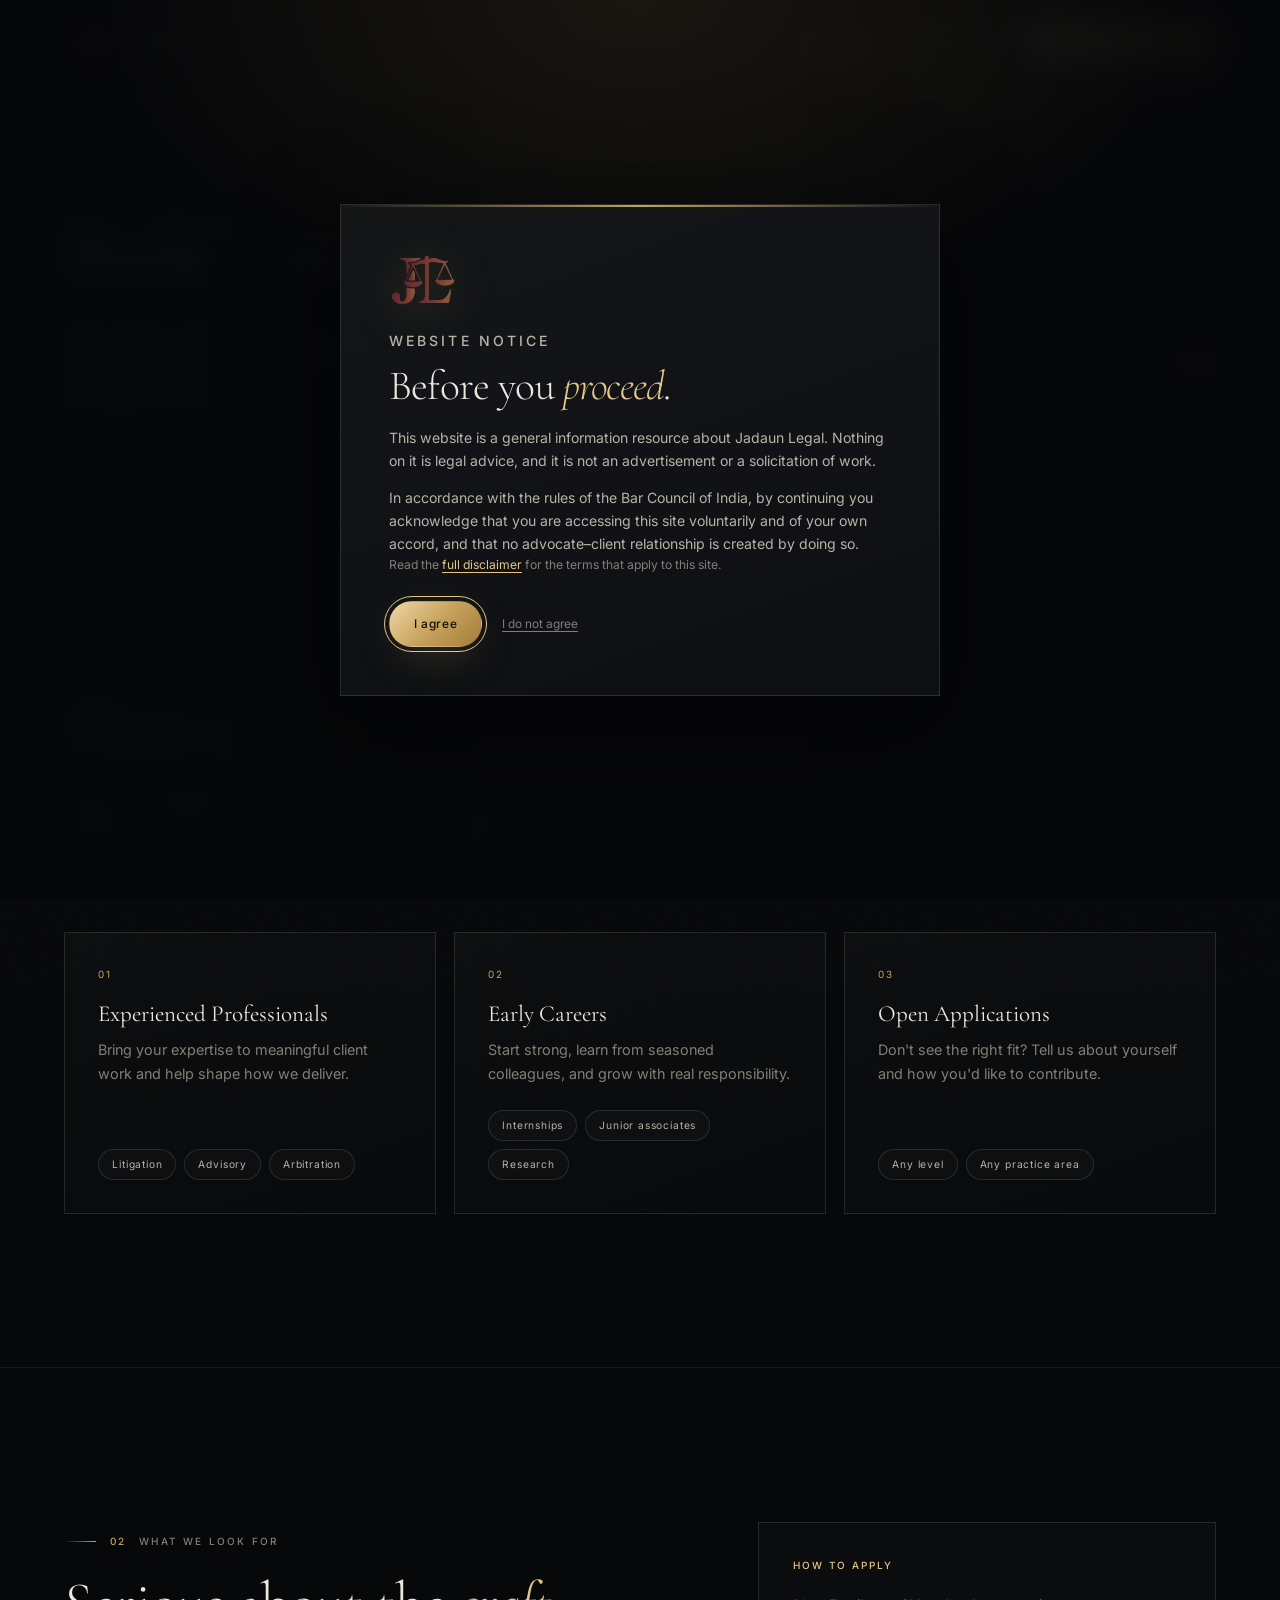
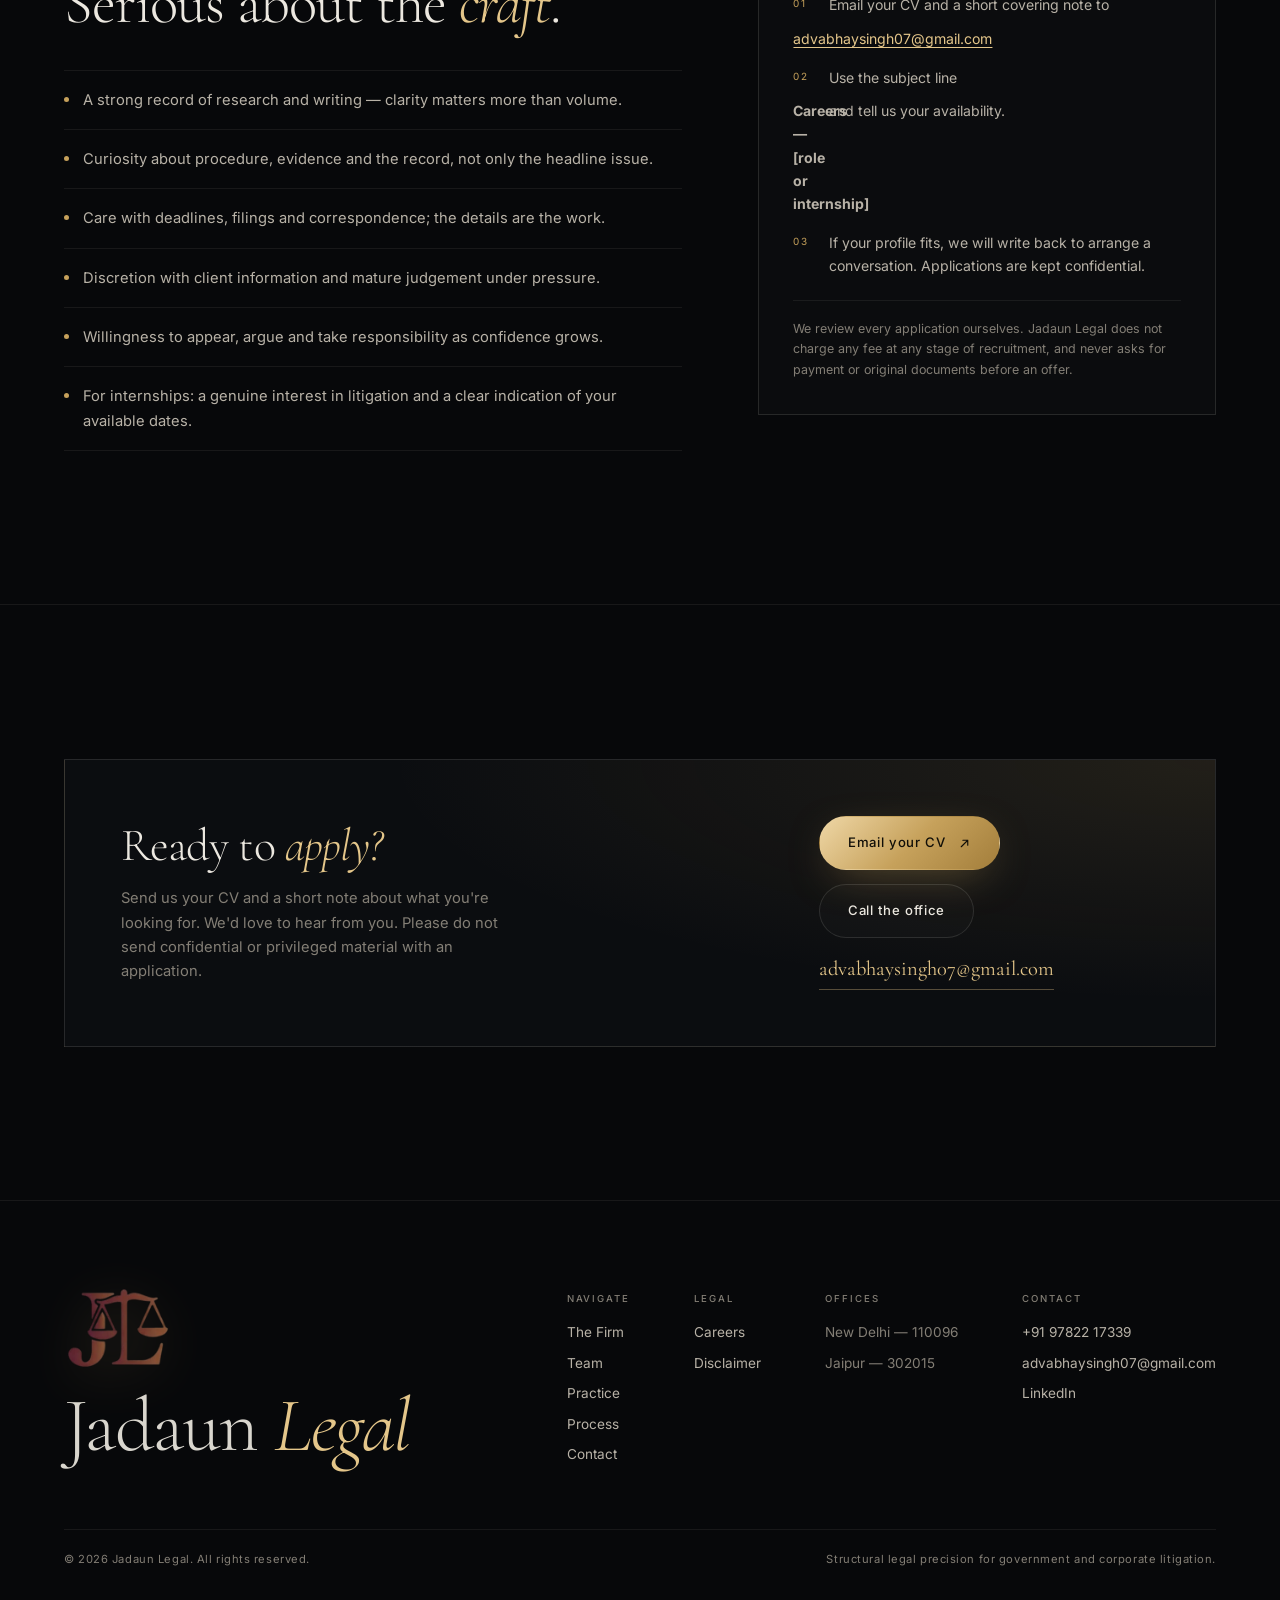
==== careers.html @ 90a03f17 "Add BCI-style I agree gate before entry" ====
<!doctype html>
<html lang="en" class="no-js">
<head>
<meta charset="utf-8">
<meta name="viewport" content="width=device-width, initial-scale=1">
<title>Careers — Jadaun Legal</title>
<meta name="description" content="Careers at Jadaun Legal: experienced professionals, early careers and open applications. Send your CV and a short note to the practice in New Delhi and Jaipur.">
<meta name="theme-color" content="#07080A">
<meta name="color-scheme" content="dark">

<meta property="og:type" content="website">
<meta property="og:title" content="Careers — Jadaun Legal">
<meta property="og:description" content="Build your career with Jadaun Legal. Experienced professionals, early careers and open applications.">
<meta property="og:locale" content="en_IN">

<link rel="icon" type="image/png" sizes="256x256" href="assets/img/favicon.png">
<link rel="apple-touch-icon" href="assets/img/favicon.png">

<link rel="preconnect" href="https://fonts.googleapis.com">
<link rel="preconnect" href="https://fonts.gstatic.com" crossorigin>
<link href="https://fonts.googleapis.com/css2?family=Cormorant+Garamond:ital,wght@0,300;0,400;0,500;1,300;1,400&family=Inter:wght@300;400;500;600&display=swap" rel="stylesheet">

<link rel="stylesheet" href="assets/css/style.css">
<script>
  document.documentElement.classList.replace("no-js", "js");
  try {
    if (localStorage.getItem("jl-disclaimer-accepted-v1") === "accepted") {
      document.documentElement.classList.add("consent-ok");
    }
  } catch (error) {}
</script>
<noscript><style>.consent { display: none !important; }</style></noscript>
</head>
<body>

<a class="skip" href="#main">Skip to main content</a>
<div class="grain" aria-hidden="true"></div>
<div class="progress" aria-hidden="true"><i></i></div>

<div class="loader" id="loader" aria-hidden="true">
  <div class="loader__inner">
    <img class="loader__mark" src="assets/img/logo-mark.png" alt="" width="256" height="204" decoding="async">
    <span class="loader__bar"><i></i></span>
    <span class="loader__label">Jadaun Legal</span>
  </div>
</div>

<div class="consent" id="consent" role="dialog" aria-modal="true"
     aria-labelledby="consentTitle" aria-describedby="consentText">
  <div class="consent__panel">
    <img class="consent__mark" src="assets/img/logo-mark.png" alt=""
         width="256" height="204" decoding="async">
    <p class="consent__eyebrow">Website notice</p>
    <h2 id="consentTitle">Before you <em>proceed</em>.</h2>

    <div id="consentText">
      <p>
        This website is a general information resource about Jadaun Legal. Nothing on it
        is legal advice, and it is not an advertisement or a solicitation of work.
      </p>
      <p>
        In accordance with the rules of the Bar Council of India, by continuing you
        acknowledge that you are accessing this site voluntarily and of your own accord,
        and that no advocate–client relationship is created by doing so.
      </p>
    </div>

    <p class="consent__small">
      Read the <a href="disclaimer.html" target="_blank" rel="noopener">full disclaimer</a>
      for the terms that apply to this site.
    </p>

    <div class="consent__actions">
      <button class="btn btn--primary" type="button" data-consent-agree>I agree</button>
      <button class="consent__decline" type="button" data-consent-decline>I do not agree</button>
    </div>

    <p class="consent__error" hidden>
      You need to agree to the notice before browsing the site. You can read the
      <a href="disclaimer.html" target="_blank" rel="noopener">full disclaimer</a> first.
    </p>
  </div>
</div>

<header class="nav" id="nav">
  <div class="wrap nav__inner">
    <a class="brand" href="index.html" aria-label="Jadaun Legal — home">
      <img class="brand__mark" src="assets/img/logo-mark.png" alt="" width="256" height="204" decoding="async">
      <span class="brand__text">Jadaun <span>Legal</span></span>
    </a>

    <nav aria-label="Primary">
      <ul class="nav__links">
        <li><a href="index.html#firm">The Firm</a></li>
        <li><a href="index.html#founder">Founder</a></li>
        <li><a href="index.html#team">Team</a></li>
        <li><a href="index.html#practice">Practice</a></li>
        <li><a href="index.html#process">Process</a></li>
        <li><a href="careers.html" aria-current="page">Careers</a></li>
        <li><a href="index.html#contact">Contact</a></li>
      </ul>
    </nav>

    <div class="nav__right">
      <a class="btn btn--primary btn--sm magnetic" href="index.html#contact">
        Book a consultation
        <svg viewBox="0 0 16 16" aria-hidden="true"><path d="M4 12 12 4M12 4H6M12 4v6" fill="none" stroke="currentColor" stroke-width="1.4" stroke-linecap="round"/></svg>
      </a>
      <button class="nav__toggle" id="menuBtn" aria-expanded="false" aria-controls="menu" aria-label="Open menu">
        <span></span><span></span>
      </button>
    </div>
  </div>
</header>

<div class="menu" id="menu" aria-hidden="true">
  <nav aria-label="Mobile">
    <a href="index.html#firm">The Firm <span>01</span></a>
    <a href="index.html#founder">Founder <span>02</span></a>
    <a href="index.html#team">Team <span>03</span></a>
    <a href="index.html#practice">Practice <span>04</span></a>
    <a href="index.html#process">Process <span>05</span></a>
    <a href="careers.html">Careers <span>06</span></a>
    <a href="index.html#contact">Contact <span>07</span></a>
  </nav>
  <div class="menu__foot">
    <p>New Delhi · Jaipur</p>
    <a href="tel:+919782217339">+91 97822 17339</a>
    <a href="mailto:advabhaysingh07@gmail.com">advabhaysingh07@gmail.com</a>
  </div>
</div>

<main id="main">

  <section class="pagehead">
    <img class="pagehead__mark" src="assets/img/logo-mark.png" alt="" width="256" height="204" aria-hidden="true" decoding="async">
    <div class="wrap pagehead__inner">
      <div>
        <p class="pagehead__crumbs">
          <a href="index.html">Home</a> <span>/</span> Careers
        </p>
        <h1 class="pagehead__title reveal">Build your career <em>with us</em>.</h1>
        <p class="pagehead__lead reveal" style="--d:.08s">
          We're always looking for thoughtful, driven people to join our team. Explore the
          areas where you could make an impact — or tell us where you'd like to contribute.
        </p>
      </div>
      <div class="pagehead__aside" aria-hidden="true">
        <span>Open applications</span>
        <strong>03</strong>
        <span>New Delhi · Jaipur</span>
      </div>
    </div>
  </section>

  <section class="section" aria-labelledby="tracks-heading">
    <div class="wrap">
      <div class="section__head">
        <p class="eyebrow reveal"><span class="num">01</span> Where you could make an impact</p>
        <h2 class="display reveal" style="--d:.06s" id="tracks-heading">Three ways <em>in</em>.</h2>
        <p class="section__lead reveal" style="--d:.12s">
          We hire for judgement and temperament as much as for a CV. Whether you are several
          years into practice or looking for a first internship, there is a route to start a
          conversation.
        </p>
      </div>

      <div class="tracks">
        <article class="track reveal" style="--d:.04s">
          <span class="track__n">01</span>
          <h3>Experienced Professionals</h3>
          <p>
            Bring your expertise to meaningful client work and help shape how we deliver.
          </p>
          <div class="track__tags">
            <span>Litigation</span><span>Advisory</span><span>Arbitration</span>
          </div>
        </article>

        <article class="track reveal" style="--d:.1s">
          <span class="track__n">02</span>
          <h3>Early Careers</h3>
          <p>
            Start strong, learn from seasoned colleagues, and grow with real responsibility.
          </p>
          <div class="track__tags">
            <span>Internships</span><span>Junior associates</span><span>Research</span>
          </div>
        </article>

        <article class="track reveal" style="--d:.16s">
          <span class="track__n">03</span>
          <h3>Open Applications</h3>
          <p>
            Don't see the right fit? Tell us about yourself and how you'd like to contribute.
          </p>
          <div class="track__tags">
            <span>Any level</span><span>Any practice area</span>
          </div>
        </article>
      </div>
    </div>
  </section>

  <section class="section" aria-labelledby="look-heading">
    <div class="wrap careers__grid">
      <div>
        <p class="eyebrow reveal"><span class="num">02</span> What we look for</p>
        <h2 class="display reveal" style="--d:.06s" id="look-heading">Serious about the <em>craft</em>.</h2>
        <ul class="criteria reveal" style="--d:.12s">
          <li>A strong record of research and writing — clarity matters more than volume.</li>
          <li>Curiosity about procedure, evidence and the record, not only the headline issue.</li>
          <li>Care with deadlines, filings and correspondence; the details are the work.</li>
          <li>Discretion with client information and mature judgement under pressure.</li>
          <li>Willingness to appear, argue and take responsibility as confidence grows.</li>
          <li>For internships: a genuine interest in litigation and a clear indication of your available dates.</li>
        </ul>
      </div>

      <aside class="careers__aside reveal" style="--d:.18s" aria-labelledby="apply-steps-heading">
        <h3 id="apply-steps-heading">How to apply</h3>
        <ol class="apply__steps">
          <li>
            Email your CV and a short covering note to
            <a href="mailto:advabhaysingh07@gmail.com">advabhaysingh07@gmail.com</a>.
          </li>
          <li>
            Use the subject line <strong>Careers — [role or internship]</strong> and tell us
            your availability.
          </li>
          <li>
            If your profile fits, we will write back to arrange a conversation. Applications
            are kept confidential.
          </li>
        </ol>
        <p class="careers__hint">
          We review every application ourselves. Jadaun Legal does not charge any fee at any
          stage of recruitment, and never asks for payment or original documents before an
          offer.
        </p>
      </aside>
    </div>
  </section>

  <section class="section" aria-labelledby="apply-heading">
    <div class="wrap">
      <div class="apply reveal">
        <div>
          <h2 id="apply-heading">Ready to <em>apply?</em></h2>
          <p>
            Send us your CV and a short note about what you're looking for. We'd love to hear
            from you. Please do not send confidential or privileged material with an
            application.
          </p>
        </div>

        <div class="apply__actions">
          <a class="btn btn--primary magnetic"
             href="mailto:advabhaysingh07@gmail.com?subject=Careers%20%E2%80%94%20Application">
            Email your CV
            <svg viewBox="0 0 16 16" aria-hidden="true"><path d="M4 12 12 4M12 4H6M12 4v6" fill="none" stroke="currentColor" stroke-width="1.4" stroke-linecap="round"/></svg>
          </a>
          <a class="btn btn--ghost" href="tel:+919782217339">Call the office</a>
          <a class="apply__mail" href="mailto:advabhaysingh07@gmail.com">advabhaysingh07@gmail.com</a>
        </div>
      </div>
    </div>
  </section>

</main>

<footer class="footer">
  <div class="wrap">
    <div class="footer__top">
      <div class="footer__brand">
        <img class="footer__mark" src="assets/img/logo-mark.png"
             alt="" width="256" height="204" decoding="async">
        <a class="footer__wordmark" href="index.html">Jadaun <em>Legal</em></a>
      </div>

      <div class="footer__cols">
        <div>
          <h4>Navigate</h4>
          <ul>
            <li><a href="index.html#firm">The Firm</a></li>
            <li><a href="index.html#team">Team</a></li>
            <li><a href="index.html#practice">Practice</a></li>
            <li><a href="index.html#process">Process</a></li>
            <li><a href="index.html#contact">Contact</a></li>
          </ul>
        </div>
        <div>
          <h4>Legal</h4>
          <ul>
            <li><a href="careers.html" aria-current="page">Careers</a></li>
            <li><a href="disclaimer.html">Disclaimer</a></li>
          </ul>
        </div>
        <div>
          <h4>Offices</h4>
          <ul>
            <li>New Delhi — 110096</li>
            <li>Jaipur — 302015</li>
          </ul>
        </div>
        <div>
          <h4>Contact</h4>
          <ul>
            <li><a href="tel:+919782217339">+91 97822 17339</a></li>
            <li><a href="mailto:advabhaysingh07@gmail.com">advabhaysingh07@gmail.com</a></li>
            <li><a href="https://www.linkedin.com/in/abhay-singh-jadaun-8214803b9/" target="_blank" rel="noopener noreferrer">LinkedIn</a></li>
          </ul>
        </div>
      </div>
    </div>

    <div class="footer__bottom">
      <span>© <span id="year">2026</span> Jadaun Legal. All rights reserved.</span>
      <span>Structural legal precision for government and corporate litigation.</span>
    </div>
  </div>
</footer>

<script src="assets/js/app.js" defer></script>
</body>
</html>
---- assets/css/style.css ----
/* =========================================================
   Jadaun Legal — design system
   ========================================================= */

:root {
  --bg: #07080a;
  --bg-2: #0b0d10;
  --ink: #ece8e0;
  --ink-2: #b8b2a7;
  --ink-3: #837e75;
  --brass: #c6a15b;
  --brass-2: #e4c68a;
  --brass-3: #8f6f36;
  --line: rgba(236, 232, 224, 0.12);
  --line-soft: rgba(236, 232, 224, 0.07);

  --serif: "Cormorant Garamond", "Times New Roman", serif;
  --sans: "Inter", system-ui, -apple-system, "Segoe UI", sans-serif;

  --gutter: clamp(20px, 5vw, 64px);
  --ease: cubic-bezier(0.16, 1, 0.3, 1);
}

*,
*::before,
*::after { box-sizing: border-box; }

html {
  -webkit-text-size-adjust: 100%;
  scroll-behavior: smooth;
  scrollbar-color: #2a2b2e var(--bg);
}

body {
  margin: 0;
  background: var(--bg);
  color: var(--ink);
  font-family: var(--sans);
  font-size: clamp(15px, 0.5vw + 13.6px, 17px);
  font-weight: 400;
  line-height: 1.65;
  -webkit-font-smoothing: antialiased;
  -moz-osx-font-smoothing: grayscale;
  overflow-x: hidden;
}

body.is-locked { overflow: hidden; }

img, svg, canvas { display: block; max-width: 100%; }
a { color: inherit; }
p { margin: 0 0 1.1em; }

::selection { background: var(--brass); color: #0a0906; }

:focus-visible {
  outline: 1px solid var(--brass-2);
  outline-offset: 4px;
}

/* ---------- page furniture ---------- */

.skip {
  position: fixed;
  top: 10px;
  left: 10px;
  z-index: 200;
  padding: 10px 16px;
  background: var(--brass);
  color: #0a0906;
  font-size: 0.8rem;
  text-decoration: none;
  border-radius: 4px;
  transform: translateY(-160%);
  transition: transform 0.3s var(--ease);
}
.skip:focus { transform: none; }

.grain {
  position: fixed;
  inset: -10%;
  z-index: 90;
  pointer-events: none;
  opacity: 0.038;
  mix-blend-mode: overlay;
  background-image: url("data:image/svg+xml,%3Csvg xmlns='http://www.w3.org/2000/svg' width='200' height='200'%3E%3Cfilter id='n'%3E%3CfeTurbulence type='fractalNoise' baseFrequency='0.85' numOctaves='3' stitchTiles='stitch'/%3E%3C/filter%3E%3Crect width='200' height='200' filter='url(%23n)'/%3E%3C/svg%3E");
}

.progress {
  position: fixed;
  top: 0;
  left: 0;
  right: 0;
  height: 2px;
  z-index: 95;
  pointer-events: none;
  background: transparent;
}
.progress i {
  display: block;
  height: 100%;
  width: 100%;
  transform: scaleX(0);
  transform-origin: 0 50%;
  background: linear-gradient(90deg, var(--brass-3), var(--brass-2));
}

/* ---------- loader ---------- */

.loader {
  position: fixed;
  inset: 0;
  z-index: 150;
  display: grid;
  place-items: center;
  background: var(--bg);
  transition: opacity 0.9s var(--ease) 0.15s, visibility 0.9s linear 0.15s;
}
.is-ready .loader { opacity: 0; visibility: hidden; }

.loader__inner { display: grid; justify-items: center; gap: 18px; }

.loader__mark {
  width: clamp(64px, 7vw, 82px);
  height: auto;
  filter: drop-shadow(0 6px 22px rgba(198, 161, 91, 0.28));
}

.loader__bar {
  width: 120px;
  height: 1px;
  background: rgba(236, 232, 224, 0.12);
  overflow: hidden;
}
.loader__bar i {
  display: block;
  height: 100%;
  width: 40%;
  background: var(--brass-2);
  animation: loaderBar 1.15s ease-in-out infinite;
}
@keyframes loaderBar {
  0% { transform: translateX(-100%); }
  100% { transform: translateX(320%); }
}

.loader__label {
  font-size: 9px;
  letter-spacing: 0.34em;
  text-transform: uppercase;
  color: var(--ink-3);
}

/* ---------- consent gate ---------- */

.consent {
  position: fixed;
  inset: 0;
  z-index: 200;
  display: grid;
  place-items: center;
  align-items: safe center;
  padding: clamp(18px, 4vw, 40px);
  overflow-y: auto;
  overscroll-behavior: contain;
  background:
    radial-gradient(60% 50% at 50% 0%, rgba(198, 161, 91, 0.1), transparent 70%),
    rgba(7, 8, 10, 0.96);
  backdrop-filter: blur(14px);
  -webkit-backdrop-filter: blur(14px);
  transition: opacity 0.6s var(--ease), visibility 0.6s;
}
.consent.is-closing { opacity: 0; visibility: hidden; pointer-events: none; }
.consent-ok .consent { display: none !important; }
html.gate-open,
html.gate-open body { overflow: hidden; }

.consent__panel {
  position: relative;
  width: min(600px, 100%);
  padding: clamp(28px, 4.4vw, 48px);
  border: 1px solid var(--line);
  background:
    linear-gradient(160deg, rgba(255, 255, 255, 0.035), rgba(255, 255, 255, 0.008)),
    var(--bg-2);
  box-shadow: 0 30px 90px rgba(0, 0, 0, 0.55);
}
.consent__panel::before {
  content: "";
  position: absolute;
  inset: 0 0 auto;
  height: 2px;
  background: linear-gradient(90deg, transparent, var(--brass), transparent);
}

.consent__mark {
  width: clamp(52px, 6vw, 68px);
  height: auto;
  margin-bottom: 22px;
  filter: drop-shadow(0 6px 22px rgba(198, 161, 91, 0.25));
}

.consent__eyebrow {
  margin: 0 0 12px;
  font-size: 0.6rem;
  font-weight: 500;
  letter-spacing: 0.22em;
  text-transform: uppercase;
  color: var(--brass);
}

.consent h2 {
  margin: 0 0 18px;
  font-family: var(--serif);
  font-size: clamp(1.9rem, 3.4vw, 2.6rem);
  font-weight: 300;
  line-height: 1.04;
  letter-spacing: -0.02em;
}
.consent h2 em { font-style: italic; color: var(--brass-2); }

.consent p {
  margin: 0 0 13px;
  color: var(--ink-2);
  font-size: 0.88rem;
  line-height: 1.65;
}
.consent p:last-of-type { margin-bottom: 0; }
.consent .consent__small { color: var(--ink-3); font-size: 0.76rem; }
.consent .consent__small a { color: var(--brass-2); text-underline-offset: 3px; }

.consent__actions {
  display: flex;
  flex-wrap: wrap;
  align-items: center;
  gap: 12px 20px;
  margin-top: 26px;
}
.consent__actions .btn { --h: 46px; padding: 0 24px; font-size: 0.74rem; }

.consent__decline {
  padding: 0;
  border: 0;
  background: none;
  color: var(--ink-3);
  font: inherit;
  font-size: 0.74rem;
  text-decoration: underline;
  text-underline-offset: 3px;
  cursor: pointer;
  transition: color 0.35s;
}
.consent__decline:hover { color: var(--ink-2); }

.consent .consent__error {
  margin: 18px 0 0;
  padding: 11px 14px;
  border-left: 2px solid var(--brass);
  background: rgba(198, 161, 91, 0.06);
  font-size: 0.78rem;
}
.consent__error[hidden] { display: none; }
.consent__error a { color: var(--brass-2); text-underline-offset: 3px; }

/* ---------- layout ---------- */

.wrap {
  width: min(1220px, calc(100% - 2 * var(--gutter)));
  margin-inline: auto;
}

.section {
  position: relative;
  padding: clamp(84px, 12vw, 168px) 0;
}

main section[id],
#top { scroll-margin-top: 84px; }

.section + .section { border-top: 1px solid var(--line-soft); }

.section__head { max-width: 920px; margin-bottom: clamp(38px, 5.5vw, 76px); }

.section__lead {
  max-width: 46ch;
  color: var(--ink-3);
  margin-top: 18px;
}

.eyebrow {
  display: inline-flex;
  align-items: center;
  gap: 14px;
  margin: 0 0 24px;
  font-size: 10px;
  font-weight: 500;
  letter-spacing: 0.22em;
  text-transform: uppercase;
  color: var(--ink-3);
}
.eyebrow::before {
  content: "";
  width: 32px;
  height: 1px;
  background: linear-gradient(90deg, transparent, var(--brass));
}
.eyebrow .num { color: var(--brass); letter-spacing: 0.16em; }
.eyebrow .sep { color: var(--brass); }

.display {
  font-family: var(--serif);
  font-weight: 300;
  font-size: clamp(2.15rem, 4.6vw, 4.05rem);
  line-height: 1.02;
  letter-spacing: -0.018em;
  margin: 0;
  text-wrap: balance;
}
.display em {
  font-style: italic;
  color: var(--brass-2);
}

.lead {
  font-size: clamp(1.02rem, 1.05vw + 0.72rem, 1.22rem);
  line-height: 1.6;
  color: var(--ink);
}

.lg-only { display: none; }

/* ---------- buttons & links ---------- */

.btn {
  --h: 54px;
  position: relative;
  display: inline-flex;
  align-items: center;
  justify-content: center;
  gap: 12px;
  height: var(--h);
  padding: 0 28px;
  border: 1px solid transparent;
  border-radius: 999px;
  font-family: var(--sans);
  font-size: 0.82rem;
  font-weight: 500;
  letter-spacing: 0.05em;
  text-decoration: none;
  white-space: nowrap;
  cursor: pointer;
  will-change: transform;
  transition: transform 0.5s var(--ease), background-color 0.4s, border-color 0.4s,
    color 0.4s, box-shadow 0.5s var(--ease);
}
.btn svg { width: 13px; height: 13px; transition: transform 0.45s var(--ease); }
.btn:hover svg { transform: translate(2px, -2px); }

.btn--sm { --h: 42px; padding: 0 20px; font-size: 0.76rem; }

.btn--primary {
  background: linear-gradient(135deg, #efd7a6, #c6a15b 52%, #a37e3b);
  color: #100e08;
  box-shadow: 0 12px 44px -16px rgba(198, 161, 91, 0.65);
}
.btn--primary:hover {
  box-shadow: 0 20px 54px -16px rgba(198, 161, 91, 0.8);
}

.btn--ghost {
  border-color: var(--line);
  color: var(--ink);
  background: rgba(255, 255, 255, 0.015);
}
.btn--ghost:hover {
  border-color: rgba(198, 161, 91, 0.55);
  color: var(--brass-2);
  background: rgba(198, 161, 91, 0.06);
}

.link-arrow {
  display: inline-flex;
  align-items: center;
  gap: 12px;
  margin-top: 6px;
  padding-bottom: 9px;
  border-bottom: 1px solid var(--line);
  color: var(--ink);
  font-size: 0.74rem;
  letter-spacing: 0.16em;
  text-transform: uppercase;
  text-decoration: none;
  transition: color 0.4s, border-color 0.4s;
}
.link-arrow svg { width: 14px; height: 14px; transition: transform 0.45s var(--ease); }
.link-arrow:hover { color: var(--brass-2); border-color: rgba(198, 161, 91, 0.6); }
.link-arrow:hover svg { transform: translateX(4px); }

/* ---------- navigation ---------- */

.nav {
  position: fixed;
  inset: 0 0 auto;
  z-index: 70;
  padding: 20px 0;
  transition: padding 0.5s var(--ease), background-color 0.5s, border-color 0.5s,
    backdrop-filter 0.5s;
  border-bottom: 1px solid transparent;
}
.nav.is-scrolled {
  padding: 11px 0;
  background: rgba(7, 8, 10, 0.72);
  backdrop-filter: blur(16px) saturate(130%);
  -webkit-backdrop-filter: blur(16px) saturate(130%);
  border-bottom-color: var(--line-soft);
}

.nav__inner {
  display: flex;
  align-items: center;
  justify-content: space-between;
  gap: 28px;
}

.brand {
  display: inline-flex;
  align-items: center;
  gap: 13px;
  text-decoration: none;
  color: var(--ink);
}
.brand__mark {
  width: 54px;
  height: auto;
  display: block;
  flex: none;
  filter: drop-shadow(0 2px 10px rgba(198, 161, 91, 0.2));
  transition: filter 0.45s var(--ease), transform 0.55s var(--ease);
}
.brand:hover .brand__mark {
  filter: drop-shadow(0 3px 16px rgba(198, 161, 91, 0.48));
  transform: translateY(-1px);
}
.brand__text {
  display: flex;
  gap: 6px;
  font-size: 0.84rem;
  font-weight: 500;
  letter-spacing: 0.2em;
  text-transform: uppercase;
}
.brand__text span { color: var(--ink-3); font-weight: 300; }

.nav__links {
  display: flex;
  gap: clamp(16px, 2.4vw, 34px);
  list-style: none;
  margin: 0;
  padding: 0;
}
.nav__links a {
  position: relative;
  display: inline-block;
  padding: 6px 0;
  color: var(--ink-2);
  font-size: 0.74rem;
  letter-spacing: 0.14em;
  text-transform: uppercase;
  text-decoration: none;
  transition: color 0.35s;
}
.nav__links a::after {
  content: "";
  position: absolute;
  left: 0;
  bottom: 0;
  width: 100%;
  height: 1px;
  background: var(--brass);
  transform: scaleX(0);
  transform-origin: 0 50%;
  transition: transform 0.45s var(--ease);
}
.nav__links a:hover,
.nav__links a.is-active,
.nav__links a[aria-current="page"] { color: var(--ink); }
.nav__links a:hover::after,
.nav__links a.is-active::after,
.nav__links a[aria-current="page"]::after { transform: scaleX(1); }

.nav__right { display: flex; align-items: center; gap: 14px; }

.nav__toggle {
  display: none;
  width: 44px;
  height: 44px;
  padding: 0;
  border: 1px solid var(--line);
  border-radius: 999px;
  background: transparent;
  cursor: pointer;
  position: relative;
}
.nav__toggle span {
  position: absolute;
  left: 13px;
  width: 18px;
  height: 1px;
  background: var(--ink);
  transition: transform 0.4s var(--ease), opacity 0.3s;
}
.nav__toggle span:nth-child(1) { top: 19px; }
.nav__toggle span:nth-child(2) { top: 24px; }
.nav__toggle[aria-expanded="true"] span:nth-child(1) { transform: translateY(2.5px) rotate(45deg); }
.nav__toggle[aria-expanded="true"] span:nth-child(2) { transform: translateY(-2.5px) rotate(-45deg); }

.menu {
  position: fixed;
  inset: 0;
  z-index: 65;
  display: flex;
  flex-direction: column;
  justify-content: center;
  justify-content: safe center;
  gap: 34px;
  padding: 110px var(--gutter) 44px;
  overflow-y: auto;
  background: rgba(7, 8, 10, 0.97);
  backdrop-filter: blur(12px);
  opacity: 0;
  visibility: hidden;
  transform: translateY(-10px);
  transition: opacity 0.5s var(--ease), transform 0.5s var(--ease), visibility 0.5s;
}
.menu.is-open { opacity: 1; visibility: visible; transform: none; }
.menu nav { display: grid; }
.menu nav a {
  display: flex;
  align-items: baseline;
  justify-content: space-between;
  gap: 20px;
  padding: 12px 0;
  border-bottom: 1px solid var(--line-soft);
  font-family: var(--serif);
  font-size: clamp(1.9rem, 8vw, 2.9rem);
  font-weight: 300;
  text-decoration: none;
  color: var(--ink);
}
.menu nav a span {
  font-family: var(--sans);
  font-size: 0.62rem;
  letter-spacing: 0.2em;
  color: var(--ink-3);
}
.menu__foot { display: grid; gap: 6px; font-size: 0.86rem; color: var(--ink-3); }
.menu__foot p { margin: 0 0 4px; font-size: 0.66rem; letter-spacing: 0.2em; text-transform: uppercase; }
.menu__foot a { color: var(--ink-2); text-decoration: none; }
.menu__foot a:hover { color: var(--brass-2); }

/* ---------- hero ---------- */

.hero {
  position: relative;
  min-height: 100svh;
  display: flex;
  align-items: center;
  padding: clamp(112px, 15vh, 172px) 0 clamp(64px, 9vh, 104px);
  overflow: hidden;
  isolation: isolate;
  background:
    radial-gradient(58% 46% at 74% 36%, rgba(198, 161, 91, 0.1), transparent 68%),
    radial-gradient(42% 42% at 14% 82%, rgba(84, 112, 168, 0.07), transparent 70%),
    var(--bg);
}

#scene {
  position: absolute;
  inset: 0;
  width: 100%;
  height: 100%;
  z-index: 0;
  pointer-events: none;
}

.hero__scrim {
  position: absolute;
  inset: 0;
  z-index: 1;
  pointer-events: none;
  background:
    linear-gradient(90deg, rgba(7, 8, 10, 0.92) 0%, rgba(7, 8, 10, 0.68) 34%, rgba(7, 8, 10, 0) 62%),
    linear-gradient(to bottom, rgba(7, 8, 10, 0.55) 0%, transparent 22%, transparent 66%, var(--bg) 100%);
}

.hero__inner {
  position: relative;
  z-index: 2;
  display: grid;
  grid-template-columns: minmax(0, 1fr) minmax(0, 260px);
  gap: 40px;
  align-items: end;
}

.hero__copy { max-width: 780px; }

.hero__title {
  margin: 0;
  font-family: var(--serif);
  font-weight: 300;
  font-size: clamp(2.75rem, 7vw, 6.4rem);
  line-height: 0.94;
  letter-spacing: -0.032em;
  text-wrap: balance;
}
.hero__title em {
  font-style: italic;
  font-weight: 400;
  background: linear-gradient(100deg, #efdcb3 5%, var(--brass-2) 40%, var(--brass) 78%);
  -webkit-background-clip: text;
  background-clip: text;
  color: transparent;
}

.hero__sub {
  max-width: 47ch;
  margin: clamp(22px, 3vw, 34px) 0 0;
  color: var(--ink-2);
  font-size: clamp(0.94rem, 0.5vw + 0.82rem, 1.06rem);
  line-height: 1.7;
}

.hero__cta {
  display: flex;
  flex-wrap: wrap;
  gap: 12px;
  margin-top: clamp(26px, 3.4vw, 40px);
}

.hero__meta {
  display: flex;
  flex-wrap: wrap;
  gap: 12px 34px;
  margin: clamp(34px, 5vw, 56px) 0 0;
  padding: 22px 0 0;
  border-top: 1px solid var(--line);
  list-style: none;
  font-size: 0.66rem;
  letter-spacing: 0.16em;
  text-transform: uppercase;
  color: var(--ink-3);
}
.hero__meta li { display: inline-flex; align-items: center; gap: 10px; }
.hero__meta li::before {
  content: "";
  width: 4px;
  height: 4px;
  background: var(--brass);
  transform: rotate(45deg);
  opacity: 0.85;
}

.hero__aside {
  display: flex;
  flex-direction: column;
  align-items: flex-end;
  gap: 10px;
  padding-bottom: 8px;
  text-align: right;
}
.hero__ord {
  font-size: 0.62rem;
  letter-spacing: 0.26em;
  text-transform: uppercase;
  color: var(--ink-3);
  writing-mode: vertical-rl;
}
.hero__ord--num {
  font-family: var(--serif);
  font-size: 1.15rem;
  letter-spacing: 0.1em;
  color: var(--brass-2);
}

.hero__cue {
  position: absolute;
  left: 50%;
  bottom: 24px;
  z-index: 3;
  display: flex;
  flex-direction: column;
  align-items: center;
  gap: 10px;
  transform: translateX(-50%);
  pointer-events: none;
}
.hero__cue-line {
  width: 1px;
  height: 46px;
  background: linear-gradient(to bottom, rgba(198, 161, 91, 0.9), transparent);
  animation: cue 2.6s ease-in-out infinite;
  transform-origin: top;
}
@keyframes cue {
  0%, 100% { transform: scaleY(0.35); opacity: 0.3; }
  45% { transform: scaleY(1); opacity: 1; }
}
.hero__cue-text {
  font-size: 0.56rem;
  letter-spacing: 0.32em;
  text-transform: uppercase;
  color: var(--ink-3);
}

/* ---------- marquee ---------- */

.marquee {
  position: relative;
  z-index: 1;
  overflow: hidden;
  padding: 20px 0;
  border-block: 1px solid var(--line-soft);
  background: var(--bg-2);
}
.marquee__track {
  display: flex;
  width: max-content;
  animation: marquee 42s linear infinite;
}
.marquee:hover .marquee__track { animation-play-state: paused; }
.marquee__group {
  display: flex;
  align-items: center;
  gap: clamp(28px, 3vw, 48px);
  padding-right: clamp(28px, 3vw, 48px);
}
.marquee__group span {
  font-family: var(--serif);
  font-size: clamp(1.05rem, 1.9vw, 1.55rem);
  letter-spacing: 0.01em;
  color: var(--ink-2);
  white-space: nowrap;
}
.dot {
  width: 5px;
  height: 5px;
  background: var(--brass);
  transform: rotate(45deg);
  flex: none;
  opacity: 0.75;
}
@keyframes marquee {
  to { transform: translateX(-50%); }
}

/* ---------- firm ---------- */

.firm__grid {
  display: grid;
  grid-template-columns: minmax(0, 5fr) minmax(0, 7fr);
  gap: clamp(34px, 6vw, 88px);
  align-items: start;
}
.firm__body p { color: var(--ink-2); max-width: 44ch; }
.firm__body .lead { color: var(--ink); }

.approach {
  list-style: none;
  margin: 0;
  padding: 0;
  border-top: 1px solid var(--line);
}
.approach li {
  display: grid;
  grid-template-columns: 46px minmax(0, 1fr);
  gap: 16px;
  padding: clamp(20px, 2.4vw, 28px) 0;
  border-bottom: 1px solid var(--line-soft);
  transition: border-color 0.4s;
}
.approach li:hover { border-bottom-color: rgba(198, 161, 91, 0.4); }
.approach__n {
  padding-top: 5px;
  font-size: 0.64rem;
  letter-spacing: 0.16em;
  color: var(--brass);
}
.approach h3 {
  margin: 0 0 6px;
  font-size: clamp(0.98rem, 0.35vw + 0.9rem, 1.08rem);
  font-weight: 500;
  letter-spacing: -0.005em;
  transition: color 0.4s;
}
.approach li:hover h3 { color: var(--brass-2); }
.approach p { margin: 0; color: var(--ink-3); font-size: 0.9rem; line-height: 1.62; }

/* ---------- founder ---------- */

.founder {
  background:
    radial-gradient(70% 60% at 18% 20%, rgba(198, 161, 91, 0.055), transparent 65%),
    var(--bg-2);
}
.founder__grid {
  display: grid;
  grid-template-columns: minmax(0, 4.4fr) minmax(0, 6fr);
  gap: clamp(34px, 6vw, 86px);
  align-items: center;
}

.founder__plate {
  position: relative;
  aspect-ratio: 4 / 5;
  max-width: 460px;
  margin: 0;
  overflow: hidden;
  border: 1px solid var(--line);
  background: #0a0b0e;
  transform-style: preserve-3d;
  transition: transform 0.6s var(--ease), border-color 0.5s, box-shadow 0.6s;
}
.founder__plate::after {
  content: "";
  position: absolute;
  inset: 14px;
  border: 1px solid rgba(236, 232, 224, 0.09);
  pointer-events: none;
  z-index: 4;
}
.plate__img {
  position: absolute;
  inset: 0;
  width: 100%;
  height: 100%;
  object-fit: cover;
  object-position: 50% 22%;
  transform: scale(1.01);
  filter: grayscale(1) contrast(1.04) brightness(0.86);
  transition: filter 1s var(--ease), transform 1.6s var(--ease);
}
.plate__tint {
  position: absolute;
  inset: 0;
  z-index: 2;
  pointer-events: none;
  background:
    linear-gradient(
      180deg,
      rgba(7, 8, 10, 0.18) 0%,
      rgba(7, 8, 10, 0) 32%,
      rgba(7, 8, 10, 0.62) 78%,
      rgba(7, 8, 10, 0.95) 100%
    ),
    linear-gradient(150deg, rgba(198, 161, 91, 0.16), rgba(198, 161, 91, 0) 55%);
}
.founder__plate:hover { border-color: rgba(198, 161, 91, 0.45); }
.founder__plate:hover .plate__img {
  filter: grayscale(0.05) contrast(1.02) brightness(0.98);
  transform: scale(1.045);
}
.plate__cap {
  position: absolute;
  left: 0;
  right: 0;
  bottom: 0;
  z-index: 3;
  padding: 22px 24px;
  display: grid;
  gap: 4px;
  transform: translateZ(40px);
}
.plate__cap strong {
  font-family: var(--serif);
  font-size: 1.2rem;
  font-weight: 400;
  letter-spacing: 0.01em;
}
.plate__cap span {
  font-size: 0.6rem;
  letter-spacing: 0.2em;
  text-transform: uppercase;
  color: var(--brass-2);
}
.plate__corner {
  position: absolute;
  z-index: 3;
  width: 18px;
  height: 18px;
  border: 1px solid rgba(198, 161, 91, 0.55);
}
.plate__corner--tl { top: 26px; left: 26px; border-right: 0; border-bottom: 0; }
.plate__corner--br { bottom: 26px; right: 26px; border-left: 0; border-top: 0; }

.founder__name {
  font-size: clamp(2.1rem, 4.2vw, 3.5rem);
  margin: 0;
}
.founder__role {
  margin: 14px 0 0;
  font-size: 0.66rem;
  letter-spacing: 0.22em;
  text-transform: uppercase;
  color: var(--brass-2);
}
.founder__bio { margin-top: clamp(22px, 3vw, 32px); }
.founder__bio p { color: var(--ink-2); max-width: 52ch; }

.chips {
  display: flex;
  flex-wrap: wrap;
  gap: 9px;
  margin: clamp(24px, 3vw, 34px) 0 0;
  padding: 0;
  list-style: none;
}
.chip {
  padding: 8px 16px;
  border: 1px solid var(--line);
  border-radius: 999px;
  font-size: 0.68rem;
  letter-spacing: 0.08em;
  color: var(--ink-2);
  background: rgba(255, 255, 255, 0.018);
}

.founder__link { margin-top: clamp(22px, 2.6vw, 30px); }

/* ---------- team ---------- */

.team__grid {
  display: grid;
  grid-template-columns: repeat(6, minmax(0, 1fr));
  gap: 18px;
}
.team__grid .person { grid-column: span 2; }
.team__grid .person:nth-child(4) { grid-column: 2 / span 2; }

.person {
  position: relative;
  display: flex;
  flex-direction: column;
  padding: 0;
  border: 1px solid var(--line-soft);
  background: linear-gradient(180deg, rgba(255, 255, 255, 0.035), rgba(255, 255, 255, 0.008));
  overflow: hidden;
  transform-style: preserve-3d;
  transition: transform 0.6s var(--ease), border-color 0.5s, background-color 0.5s;
}
.person::before {
  content: "";
  position: absolute;
  inset: 0;
  z-index: 2;
  opacity: 0;
  background: radial-gradient(
    320px circle at var(--mx, 50%) var(--my, 0%),
    rgba(198, 161, 91, 0.14),
    transparent 65%
  );
  transition: opacity 0.5s;
  pointer-events: none;
}
.person:hover { border-color: rgba(198, 161, 91, 0.35); }
.person:hover::before { opacity: 1; }

.person__photo {
  position: relative;
  z-index: 1;
  margin: 0;
  aspect-ratio: 4 / 5;
  overflow: hidden;
  background: #0b0d10;
}
.person__photo img {
  width: 100%;
  height: 100%;
  object-fit: cover;
  object-position: 50% 18%;
  filter: grayscale(1) contrast(1.04) brightness(0.88);
  transition: transform 1.4s var(--ease), filter 0.9s var(--ease);
}
.person__photo::after {
  content: "";
  position: absolute;
  inset: 0;
  pointer-events: none;
  background: linear-gradient(
    to top,
    rgba(7, 8, 10, 0.92) 0%,
    rgba(7, 8, 10, 0.35) 26%,
    rgba(7, 8, 10, 0) 48%
  );
}
.person__idx {
  position: absolute;
  top: 14px;
  left: 16px;
  z-index: 1;
  font-size: 0.6rem;
  letter-spacing: 0.2em;
  color: var(--brass-2);
  text-shadow: 0 1px 10px rgba(0, 0, 0, 0.7);
}
.person:hover .person__photo img {
  filter: grayscale(0.05) contrast(1.02) brightness(1);
  transform: scale(1.05);
}

.person__link {
  position: absolute;
  top: 12px;
  right: 12px;
  z-index: 4;
  display: grid;
  place-items: center;
  width: 34px;
  height: 34px;
  border: 1px solid rgba(236, 232, 224, 0.18);
  border-radius: 50%;
  background: rgba(7, 8, 10, 0.58);
  backdrop-filter: blur(6px);
  -webkit-backdrop-filter: blur(6px);
  color: rgba(236, 232, 224, 0.78);
  transition: color 0.35s var(--ease), background-color 0.35s var(--ease),
    border-color 0.35s var(--ease), transform 0.35s var(--ease);
}
.person__link svg { width: 15px; height: 15px; }
.person__link:hover,
.person__link:focus-visible {
  color: #0a0906;
  background: var(--brass-2);
  border-color: var(--brass-2);
  transform: translateY(-1px);
}

.person__body {
  position: relative;
  z-index: 3;
  display: flex;
  flex: 1;
  flex-direction: column;
  padding: 24px clamp(22px, 2.2vw, 30px) clamp(24px, 2.6vw, 32px);
}

.person h3 {
  margin: 0 0 6px;
  font-family: var(--serif);
  font-size: clamp(1.4rem, 1.5vw, 1.65rem);
  font-weight: 400;
  letter-spacing: 0.005em;
}
.person__role {
  margin: 0;
  font-size: 0.62rem;
  letter-spacing: 0.17em;
  text-transform: uppercase;
  color: var(--ink-3);
  line-height: 1.7;
}
.person p:not(.person__role) {
  margin: 16px 0 0;
  color: var(--ink-3);
  font-size: 0.89rem;
  line-height: 1.64;
}
.person__tags {
  display: flex;
  flex-wrap: wrap;
  gap: 6px 14px;
  margin-top: auto;
  padding-top: 16px;
  border-top: 1px solid var(--line-soft);
  font-size: 0.62rem;
  letter-spacing: 0.12em;
  text-transform: uppercase;
  color: var(--brass-2);
}

/* ---------- practice ---------- */

.practice { background: var(--bg); }

.practice__grid {
  display: grid;
  grid-template-columns: repeat(2, minmax(0, 1fr));
  gap: 18px;
}

.matter {
  position: relative;
  display: flex;
  flex-direction: column;
  justify-content: space-between;
  gap: 34px;
  min-height: 330px;
  padding: clamp(26px, 3.2vw, 42px);
  border: 1px solid var(--line-soft);
  background: linear-gradient(180deg, rgba(255, 255, 255, 0.03), rgba(255, 255, 255, 0.006));
  overflow: hidden;
  transform-style: preserve-3d;
  transition: transform 0.6s var(--ease), border-color 0.5s;
}
.matter::before {
  content: "";
  position: absolute;
  inset: 0;
  opacity: 0;
  background: radial-gradient(
    420px circle at var(--mx, 50%) var(--my, 0%),
    rgba(198, 161, 91, 0.15),
    transparent 68%
  );
  transition: opacity 0.5s;
  pointer-events: none;
}
.matter::after {
  content: "";
  position: absolute;
  top: -1px;
  left: 0;
  width: 100%;
  height: 1px;
  background: linear-gradient(90deg, transparent, var(--brass), transparent);
  transform: scaleX(0);
  transform-origin: 0 50%;
  transition: transform 0.7s var(--ease);
}
.matter:hover { border-color: rgba(198, 161, 91, 0.32); }
.matter:hover::before { opacity: 1; }
.matter:hover::after { transform: scaleX(1); }

.matter__num {
  display: inline-block;
  font-size: 0.64rem;
  letter-spacing: 0.2em;
  color: var(--brass);
}
.matter h3 {
  margin: 16px 0 12px;
  font-family: var(--serif);
  font-size: clamp(1.75rem, 2.4vw, 2.45rem);
  font-weight: 400;
  line-height: 1.05;
  letter-spacing: -0.01em;
}
.matter p { margin: 0; color: var(--ink-3); max-width: 42ch; font-size: 0.93rem; }

.matter ul {
  display: flex;
  flex-wrap: wrap;
  gap: 8px 18px;
  margin: 20px 0 0;
  padding: 0;
  list-style: none;
  font-size: 0.76rem;
  letter-spacing: 0.04em;
  color: var(--ink-2);
}
.matter li::before { content: "—"; color: var(--brass); margin-right: 8px; }

.matter__go {
  display: inline-flex;
  align-items: center;
  gap: 10px;
  align-self: flex-start;
  padding-bottom: 6px;
  border-bottom: 1px solid transparent;
  color: var(--ink-2);
  font-size: 0.68rem;
  letter-spacing: 0.16em;
  text-transform: uppercase;
  text-decoration: none;
  transition: color 0.4s, border-color 0.4s;
}
.matter__go svg { width: 13px; height: 13px; transition: transform 0.45s var(--ease); }
.matter__go:hover { color: var(--brass-2); border-color: rgba(198, 161, 91, 0.5); }
.matter__go:hover svg { transform: translateX(4px); }

/* ---------- process ---------- */

.steps {
  display: grid;
  grid-template-columns: repeat(4, minmax(0, 1fr));
  border-top: 1px solid var(--line);
}
.step {
  position: relative;
  padding: clamp(30px, 3vw, 42px) clamp(18px, 2vw, 30px) 8px 0;
  border-right: 1px solid var(--line-soft);
}
.step:last-child { border-right: 0; }
.step:not(:first-child) { padding-left: clamp(18px, 2vw, 30px); }
.step::before {
  content: "";
  position: absolute;
  top: -2.5px;
  left: 0;
  width: 5px;
  height: 5px;
  border-radius: 50%;
  background: var(--brass);
  box-shadow: 0 0 14px rgba(198, 161, 91, 0.8);
}
.step:not(:first-child)::before { left: clamp(18px, 2vw, 30px); }
.step__n {
  display: block;
  font-family: var(--serif);
  font-size: clamp(2.1rem, 2.6vw, 2.7rem);
  font-weight: 300;
  line-height: 1;
  color: rgba(198, 161, 91, 0.45);
}
.step h3 {
  margin: 18px 0 10px;
  font-size: 1.02rem;
  font-weight: 500;
  letter-spacing: 0.005em;
}
.step p { margin: 0; color: var(--ink-3); font-size: 0.89rem; line-height: 1.62; }

/* ---------- contact ---------- */

.contact {
  background:
    radial-gradient(65% 55% at 85% 12%, rgba(198, 161, 91, 0.06), transparent 62%),
    var(--bg-2);
}

.contact__grid {
  display: grid;
  grid-template-columns: minmax(0, 1fr) minmax(0, 1fr);
  gap: clamp(36px, 6vw, 92px);
  align-items: start;
}
.contact__info > .lead { max-width: 42ch; color: var(--ink-2); }

.office {
  margin-top: clamp(26px, 3vw, 34px);
  padding-top: 20px;
  border-top: 1px solid var(--line);
}
.office__label {
  font-size: 0.62rem;
  letter-spacing: 0.2em;
  text-transform: uppercase;
  color: var(--brass-2);
}
.office address {
  margin: 12px 0 0;
  font-style: normal;
  line-height: 1.62;
  color: var(--ink);
  font-size: 0.98rem;
}
.office__map {
  display: inline-block;
  margin-top: 10px;
  font-size: 0.7rem;
  letter-spacing: 0.12em;
  text-transform: uppercase;
  color: var(--ink-3);
  text-decoration: none;
  border-bottom: 1px solid var(--line);
  padding-bottom: 3px;
  transition: color 0.4s, border-color 0.4s;
}
.office__map:hover { color: var(--brass-2); border-color: rgba(198, 161, 91, 0.6); }

.contact__direct {
  display: grid;
  gap: 4px;
  margin-top: clamp(28px, 3vw, 38px);
  padding-top: 22px;
  border-top: 1px solid var(--line);
}
.contact__direct a {
  font-family: var(--serif);
  font-size: clamp(1.25rem, 1.6vw, 1.5rem);
  color: var(--ink);
  text-decoration: none;
  transition: color 0.4s;
  width: fit-content;
}
.contact__direct a:hover { color: var(--brass-2); }
.contact__direct small {
  margin-top: 8px;
  font-size: 0.68rem;
  letter-spacing: 0.14em;
  text-transform: uppercase;
  color: var(--ink-3);
}

.form {
  display: grid;
  gap: 18px;
  padding: clamp(24px, 3vw, 38px);
  border: 1px solid var(--line);
  background: rgba(255, 255, 255, 0.02);
}
.form__row { display: grid; grid-template-columns: 1fr 1fr; gap: 18px; }
.field { display: grid; gap: 7px; }
.field label {
  font-size: 0.62rem;
  letter-spacing: 0.18em;
  text-transform: uppercase;
  color: var(--ink-3);
}
.field input,
.field select,
.field textarea {
  width: 100%;
  padding: 9px 2px;
  border: 0;
  border-bottom: 1px solid var(--line);
  border-radius: 0;
  background: transparent;
  color: var(--ink);
  font-family: var(--sans);
  font-size: 0.95rem;
  transition: border-color 0.4s, background-color 0.4s;
}
.field select { appearance: none; cursor: pointer; }
.field select option { background: #0d0f12; color: var(--ink); }
.field textarea { resize: vertical; min-height: 96px; line-height: 1.55; }
.field input:focus,
.field select:focus,
.field textarea:focus {
  outline: none;
  border-bottom-color: var(--brass-2);
  background: rgba(198, 161, 91, 0.04);
}
.field input:user-invalid,
.field textarea:user-invalid { border-bottom-color: #b45a4a; }

.form .btn { justify-self: start; margin-top: 6px; }
.form .btn[disabled] { opacity: 0.6; pointer-events: none; }
.form__note { margin: 0; font-size: 0.72rem; color: var(--ink-3); line-height: 1.6; }
.form__status {
  margin: 0;
  min-height: 1.2em;
  font-size: 0.8rem;
  color: var(--brass-2);
}
.form__status.is-error { color: #d58d7c; }

.hp {
  position: absolute;
  left: -9999px;
  width: 1px;
  height: 1px;
  opacity: 0;
  pointer-events: none;
}

/* ---------- footer ---------- */

.footer {
  padding: clamp(54px, 7vw, 84px) 0 34px;
  border-top: 1px solid var(--line-soft);
  background: var(--bg);
}
.footer__top {
  display: flex;
  justify-content: space-between;
  align-items: flex-start;
  gap: 44px;
  flex-wrap: wrap;
}
.footer__brand {
  display: grid;
  justify-items: start;
  gap: 20px;
}
.footer__mark {
  width: clamp(74px, 8.5vw, 108px);
  height: auto;
  opacity: 0.94;
  filter: drop-shadow(0 10px 28px rgba(198, 161, 91, 0.22));
  transition: opacity 0.5s var(--ease), filter 0.5s var(--ease);
}
.footer__brand:hover .footer__mark {
  opacity: 1;
  filter: drop-shadow(0 10px 34px rgba(198, 161, 91, 0.42));
}
.footer__wordmark {
  font-family: var(--serif);
  font-size: clamp(2.4rem, 6vw, 5rem);
  font-weight: 300;
  line-height: 0.92;
  letter-spacing: -0.02em;
  text-decoration: none;
  color: rgba(236, 232, 224, 0.92);
}
.footer__wordmark em { font-style: italic; color: var(--brass-2); }

.footer__cols {
  display: flex;
  flex-wrap: wrap;
  gap: clamp(26px, 5vw, 74px);
  padding-top: 6px;
}
.footer h4 {
  margin: 0 0 14px;
  font-size: 0.6rem;
  font-weight: 500;
  letter-spacing: 0.2em;
  text-transform: uppercase;
  color: var(--ink-3);
}
.footer ul {
  display: grid;
  gap: 8px;
  margin: 0;
  padding: 0;
  list-style: none;
  font-size: 0.85rem;
}
.footer ul a { color: var(--ink-2); text-decoration: none; transition: color 0.35s; }
.footer ul a:hover { color: var(--brass-2); }
.footer__cols li { color: var(--ink-3); }

.footer__bottom {
  display: flex;
  justify-content: space-between;
  gap: 16px 32px;
  flex-wrap: wrap;
  margin-top: clamp(40px, 5vw, 64px);
  padding-top: 20px;
  border-top: 1px solid var(--line-soft);
  font-size: 0.7rem;
  letter-spacing: 0.05em;
  color: var(--ink-3);
}

/* ---------- reveal ---------- */

.js .reveal {
  opacity: 0;
  transform: translateY(26px);
  transition:
    opacity 1s var(--ease) var(--d, 0s),
    transform 1s var(--ease) var(--d, 0s);
}
.js .reveal.in { opacity: 1; transform: none; }

/* ---------- cursor ---------- */

.cursor {
  position: fixed;
  top: 0;
  left: 0;
  z-index: 100;
  width: 26px;
  height: 26px;
  margin: -13px 0 0 -13px;
  border: 1px solid rgba(198, 161, 91, 0.55);
  border-radius: 50%;
  pointer-events: none;
  opacity: 0;
  transition: width 0.35s var(--ease), height 0.35s var(--ease),
    margin 0.35s var(--ease), background-color 0.35s, opacity 0.35s;
}
.cursor.is-visible { opacity: 1; }
.cursor.is-hot {
  width: 48px;
  height: 48px;
  margin: -24px 0 0 -24px;
  background: rgba(198, 161, 91, 0.1);
}

/* ---------- subpages ---------- */

.pagehead {
  position: relative;
  padding: clamp(146px, 19vh, 204px) 0 clamp(56px, 7vw, 86px);
  overflow: hidden;
  isolation: isolate;
  background:
    radial-gradient(52% 62% at 78% 16%, rgba(198, 161, 91, 0.12), transparent 66%),
    radial-gradient(42% 48% at 6% 90%, rgba(84, 112, 168, 0.06), transparent 72%),
    var(--bg);
}
.pagehead::after {
  content: "";
  position: absolute;
  inset: auto 0 0;
  height: 1px;
  background: linear-gradient(90deg, transparent, var(--line), transparent);
}

.pagehead__mark {
  position: absolute;
  right: -3%;
  top: 50%;
  z-index: 0;
  width: clamp(220px, 30vw, 420px);
  height: auto;
  transform: translateY(-50%);
  opacity: 0.05;
  filter: grayscale(1);
  pointer-events: none;
}

.pagehead__inner {
  position: relative;
  z-index: 1;
  display: grid;
  grid-template-columns: minmax(0, 1fr) minmax(0, 230px);
  gap: 40px;
  align-items: end;
}

.pagehead__crumbs {
  display: flex;
  flex-wrap: wrap;
  align-items: center;
  gap: 10px;
  margin: 0 0 24px;
  font-size: 0.62rem;
  letter-spacing: 0.18em;
  text-transform: uppercase;
  color: var(--ink-3);
}
.pagehead__crumbs a { color: var(--ink-3); text-decoration: none; transition: color 0.35s; }
.pagehead__crumbs a:hover { color: var(--brass-2); }
.pagehead__crumbs span { color: var(--brass-3); }

.pagehead__title {
  margin: 0;
  font-family: var(--serif);
  font-weight: 300;
  font-size: clamp(2.6rem, 6.4vw, 5.2rem);
  line-height: 0.96;
  letter-spacing: -0.028em;
  text-wrap: balance;
}
.pagehead__title em { font-style: italic; color: var(--brass-2); }

.pagehead__lead {
  max-width: 54ch;
  margin: clamp(20px, 2.6vw, 30px) 0 0;
  color: var(--ink-2);
  font-size: clamp(0.96rem, 0.4vw + 0.86rem, 1.08rem);
  line-height: 1.7;
}

.pagehead__aside {
  display: grid;
  justify-items: end;
  gap: 8px;
  padding-bottom: 4px;
  text-align: right;
  font-size: 0.6rem;
  letter-spacing: 0.22em;
  text-transform: uppercase;
  color: var(--ink-3);
}
.pagehead__aside strong {
  font-family: var(--serif);
  font-size: clamp(2.4rem, 4vw, 3.5rem);
  font-weight: 300;
  line-height: 1;
  letter-spacing: 0;
  color: var(--brass);
}

/* ---------- legal / disclaimer ---------- */

.legal__grid {
  display: grid;
  grid-template-columns: minmax(0, 210px) minmax(0, 1fr);
  gap: clamp(32px, 6vw, 80px);
  align-items: start;
}

.legal__toc { position: sticky; top: 108px; }
.legal__toc h2 {
  margin: 0 0 16px;
  font-size: 0.6rem;
  font-weight: 500;
  letter-spacing: 0.2em;
  text-transform: uppercase;
  color: var(--ink-3);
}
.legal__toc ol {
  display: grid;
  gap: 2px;
  margin: 0;
  padding: 0;
  list-style: none;
  counter-reset: toc;
}
.legal__toc a {
  display: flex;
  gap: 12px;
  padding: 7px 0;
  border-bottom: 1px solid transparent;
  color: var(--ink-3);
  font-size: 0.8rem;
  line-height: 1.4;
  text-decoration: none;
  transition: color 0.35s, border-color 0.35s;
}
.legal__toc a::before {
  counter-increment: toc;
  content: counter(toc, decimal-leading-zero);
  flex: none;
  padding-top: 2px;
  font-size: 0.62rem;
  letter-spacing: 0.12em;
  color: var(--brass-3);
}
.legal__toc a:hover { color: var(--brass-2); border-bottom-color: var(--line); }

.legal__body { max-width: 74ch; }
.legal__body p,
.legal__body li { color: var(--ink-2); }
.legal__body p:last-child { margin-bottom: 0; }
.legal__body ul,
.legal__body ol { margin: 0 0 1.1em; padding-left: 1.15em; }
.legal__body li { margin-bottom: 0.5em; }
.legal__body strong { color: var(--ink); font-weight: 500; }
.legal__body a {
  color: var(--brass-2);
  text-decoration-color: rgba(228, 198, 138, 0.35);
  text-underline-offset: 3px;
}
.legal__body a:hover { text-decoration-color: var(--brass-2); }

.legal__clause {
  padding-bottom: clamp(28px, 3.4vw, 42px);
  margin-bottom: clamp(28px, 3.4vw, 42px);
  border-bottom: 1px solid var(--line-soft);
  scroll-margin-top: 100px;
}
.legal__clause:last-child { padding-bottom: 0; margin-bottom: 0; border-bottom: 0; }
.legal__clause h2 {
  display: flex;
  align-items: baseline;
  gap: 14px;
  margin: 0 0 16px;
  font-family: var(--serif);
  font-size: clamp(1.5rem, 2.4vw, 2.05rem);
  font-weight: 400;
  line-height: 1.15;
  letter-spacing: -0.01em;
}
.legal__clause h2 span {
  flex: none;
  padding-top: 2px;
  font-family: var(--sans);
  font-size: 0.62rem;
  letter-spacing: 0.2em;
  color: var(--brass);
}

.legal__note {
  margin: 0 0 1.2em;
  padding: 18px 22px;
  border-left: 2px solid var(--brass);
  background: rgba(198, 161, 91, 0.05);
  color: var(--ink-2);
  font-size: 0.9rem;
}
.legal__note p:last-child { margin-bottom: 0; }

.legal__meta {
  margin-top: clamp(36px, 4vw, 56px);
  padding-top: 20px;
  border-top: 1px solid var(--line-soft);
  font-size: 0.72rem;
  letter-spacing: 0.06em;
  color: var(--ink-3);
}

/* ---------- careers ---------- */

.tracks {
  display: grid;
  grid-template-columns: repeat(3, minmax(0, 1fr));
  gap: 18px;
}

.track {
  position: relative;
  display: flex;
  flex-direction: column;
  overflow: hidden;
  padding: clamp(24px, 2.6vw, 34px);
  border: 1px solid var(--line);
  background: linear-gradient(160deg, rgba(255, 255, 255, 0.025), rgba(255, 255, 255, 0.006));
}
.track::before {
  content: "";
  position: absolute;
  inset: 0;
  z-index: 0;
  background: radial-gradient(240px 200px at var(--mx, 50%) var(--my, 0%), rgba(198, 161, 91, 0.1), transparent 70%);
  opacity: 0;
  pointer-events: none;
  transition: opacity 0.5s var(--ease);
}
.track:hover::before { opacity: 1; }
.track > * { position: relative; z-index: 1; }

.track__n {
  font-size: 0.62rem;
  letter-spacing: 0.22em;
  color: var(--brass);
}
.track h3 {
  margin: 18px 0 10px;
  font-family: var(--serif);
  font-size: clamp(1.4rem, 1.8vw, 1.7rem);
  font-weight: 400;
  line-height: 1.2;
}
.track p {
  margin: 0 0 24px;
  color: var(--ink-3);
  font-size: 0.9rem;
}
.track__tags {
  display: flex;
  flex-wrap: wrap;
  gap: 8px;
  margin-top: auto;
}
.track__tags span {
  padding: 6px 13px;
  border: 1px solid var(--line);
  border-radius: 999px;
  font-size: 0.64rem;
  letter-spacing: 0.08em;
  color: var(--ink-2);
  background: rgba(255, 255, 255, 0.018);
}

.careers__grid {
  display: grid;
  grid-template-columns: minmax(0, 1.35fr) minmax(0, 1fr);
  gap: clamp(36px, 6vw, 84px);
  align-items: start;
}

.criteria {
  display: grid;
  margin: clamp(26px, 3vw, 36px) 0 0;
  padding: 0;
  list-style: none;
  border-top: 1px solid var(--line-soft);
}
.criteria li {
  display: flex;
  gap: 14px;
  padding: 17px 0;
  border-bottom: 1px solid var(--line-soft);
  color: var(--ink-2);
  font-size: 0.92rem;
}
.criteria li::before {
  content: "";
  flex: none;
  width: 5px;
  height: 5px;
  margin-top: 9px;
  border-radius: 50%;
  background: var(--brass);
}

.careers__aside {
  padding: clamp(24px, 3vw, 34px);
  border: 1px solid var(--line);
  background: rgba(255, 255, 255, 0.016);
}
.careers__aside h3 {
  margin: 0 0 20px;
  font-size: 0.62rem;
  font-weight: 500;
  letter-spacing: 0.2em;
  text-transform: uppercase;
  color: var(--brass-2);
}

.apply__steps {
  counter-reset: apply;
  display: grid;
  gap: 16px;
  margin: 0;
  padding: 0;
  list-style: none;
}
.apply__steps li {
  display: grid;
  grid-template-columns: 26px minmax(0, 1fr);
  gap: 10px;
  color: var(--ink-2);
  font-size: 0.88rem;
}
.apply__steps li::before {
  counter-increment: apply;
  content: counter(apply, decimal-leading-zero);
  padding-top: 2px;
  font-size: 0.62rem;
  letter-spacing: 0.16em;
  color: var(--brass);
}
.apply__steps a { color: var(--brass-2); text-underline-offset: 3px; }

.careers__hint {
  margin: 22px 0 0;
  padding-top: 18px;
  border-top: 1px solid var(--line-soft);
  color: var(--ink-3);
  font-size: 0.78rem;
}

.apply {
  display: grid;
  grid-template-columns: minmax(0, 1fr) minmax(0, 340px);
  gap: clamp(28px, 5vw, 64px);
  align-items: center;
  padding: clamp(30px, 4.4vw, 56px);
  border: 1px solid var(--line);
  background:
    radial-gradient(120% 140% at 100% 0%, rgba(198, 161, 91, 0.12), transparent 60%),
    var(--bg-2);
}
.apply h2 {
  margin: 0;
  font-family: var(--serif);
  font-size: clamp(1.9rem, 3.6vw, 3rem);
  font-weight: 300;
  line-height: 1.04;
  letter-spacing: -0.02em;
}
.apply h2 em { font-style: italic; color: var(--brass-2); }
.apply p {
  max-width: 46ch;
  margin: 16px 0 0;
  color: var(--ink-3);
  font-size: 0.92rem;
}
.apply__actions {
  display: grid;
  gap: 14px;
  justify-items: start;
}
.apply__mail {
  font-family: var(--serif);
  font-size: clamp(1.1rem, 1.6vw, 1.35rem);
  color: var(--brass-2);
  text-decoration: none;
  border-bottom: 1px solid rgba(228, 198, 138, 0.35);
  padding-bottom: 3px;
  word-break: break-word;
}
.apply__mail:hover { border-bottom-color: var(--brass-2); }

/* ---------- responsive ---------- */

@media (max-width: 1180px) {
  .nav__links { gap: 14px; }
  .nav__links a { font-size: 0.68rem; letter-spacing: 0.1em; }
}

@media (min-width: 1100px) {
  .lg-only { display: inline; }
}

@media (max-width: 1024px) {
  .team__grid { grid-template-columns: repeat(4, minmax(0, 1fr)); }
  .team__grid .person:nth-child(4) { grid-column: span 2; }
  .team__grid .person:nth-child(5) { grid-column: 2 / span 2; }
  .founder__grid { grid-template-columns: minmax(0, 4fr) minmax(0, 6fr); gap: 40px; }
  .tracks { grid-template-columns: repeat(2, minmax(0, 1fr)); }
  .track:nth-child(3) { grid-column: 1 / -1; }
  .apply { grid-template-columns: 1fr; }
}

@media (max-width: 560px) {
  .team__grid { grid-template-columns: minmax(0, 1fr); }
  .team__grid .person,
  .team__grid .person:nth-child(4),
  .team__grid .person:nth-child(5) { grid-column: 1 / -1; }
  .consent__actions { flex-direction: column; align-items: stretch; }
  .consent__actions .btn { width: 100%; }
  .consent__decline { align-self: flex-start; }
}

@media (max-width: 900px) {
  .nav__links,
  .nav .btn { display: none; }
  .nav__toggle { display: block; }

  .hero { min-height: auto; padding-top: clamp(110px, 16vh, 150px); }
  .hero__inner { grid-template-columns: 1fr; }
  .hero__aside { display: none; }
  #scene { opacity: 0.5; }
  .hero__scrim {
    background:
      linear-gradient(180deg, rgba(7, 8, 10, 0.82) 0%, rgba(7, 8, 10, 0.45) 42%, rgba(7, 8, 10, 0.86) 82%, var(--bg) 100%),
      linear-gradient(90deg, rgba(7, 8, 10, 0.55), rgba(7, 8, 10, 0) 70%);
  }

  .pagehead { padding-top: clamp(120px, 16vh, 150px); }
  .pagehead__inner { grid-template-columns: 1fr; }
  .pagehead__aside { display: none; }
  .pagehead__mark { right: -14%; opacity: 0.04; }

  .legal__grid { grid-template-columns: 1fr; gap: 32px; }
  .legal__toc { position: static; }
  .legal__toc ol { display: flex; flex-wrap: wrap; gap: 4px 18px; }
  .legal__toc a { padding: 4px 0; border-bottom: 0; }

  .careers__grid { grid-template-columns: 1fr; }

  .firm__grid,
  .founder__grid,
  .contact__grid {
    grid-template-columns: minmax(0, 1fr);
    gap: clamp(32px, 6vw, 48px);
  }
  .founder__plate { max-width: 380px; }
  .founder__copy { order: -1; }

  .practice__grid { grid-template-columns: minmax(0, 1fr); }
  .matter { min-height: auto; }

  .steps { grid-template-columns: repeat(2, minmax(0, 1fr)); }
  .step { padding: 30px 22px 26px 0; border-bottom: 1px solid var(--line-soft); }
  .step:nth-child(2n) { border-right: 0; }
  .step:nth-child(2n + 1) { padding-left: 0; }
  .step:nth-child(2n) { padding-left: clamp(18px, 3vw, 26px); }
  .step:not(:first-child)::before { left: auto; right: 0; }
  .step:nth-child(2n)::before { left: clamp(18px, 3vw, 26px); right: auto; }
  .step:nth-child(1)::before,
  .step:nth-child(3)::before { left: 0; }

  .hero__cue { display: none; }
}

@media (max-width: 620px) {
  .hero__meta { flex-direction: column; align-items: flex-start; gap: 10px; }
  .tracks { grid-template-columns: minmax(0, 1fr); }
  .track:nth-child(3) { grid-column: auto; }
  .apply__actions { justify-items: stretch; }
  .apply__actions .btn { width: 100%; }
  .steps { grid-template-columns: minmax(0, 1fr); }
  .step,
  .step:nth-child(2n),
  .step:nth-child(2n + 1) {
    padding: 26px 0 24px;
    border-right: 0;
  }
  .step::before,
  .step:not(:first-child)::before,
  .step:nth-child(2n)::before { left: 0; right: auto; }
  .form__row { grid-template-columns: 1fr; }
  .founder__plate { aspect-ratio: 1 / 1.2; }
  .footer__bottom { flex-direction: column; gap: 8px; }
  .btn { --h: 50px; padding: 0 22px; }
}

/* ---------- motion & print ---------- */

@media (prefers-reduced-motion: reduce) {
  html { scroll-behavior: auto; }
  *,
  *::before,
  *::after {
    animation-duration: 0.001ms !important;
    animation-iteration-count: 1 !important;
    transition-duration: 0.001ms !important;
  }
  .js .reveal { opacity: 1; transform: none; }
  .hero__cue-line { animation: none; }
  .marquee__track { animation: none; }
  .cursor { display: none; }
}

@media print {
  .nav, .menu, .grain, .progress, .hero__cue, #scene, .loader,
  .consent, .pagehead__mark, .legal__toc { display: none !important; }
  body { background: #fff; color: #111; }
  .section { padding: 24px 0; }
  .pagehead { padding: 24px 0; background: #fff; }
  .legal__grid, .careers__grid, .apply { grid-template-columns: 1fr; }
  .js .reveal { opacity: 1; transform: none; }
}
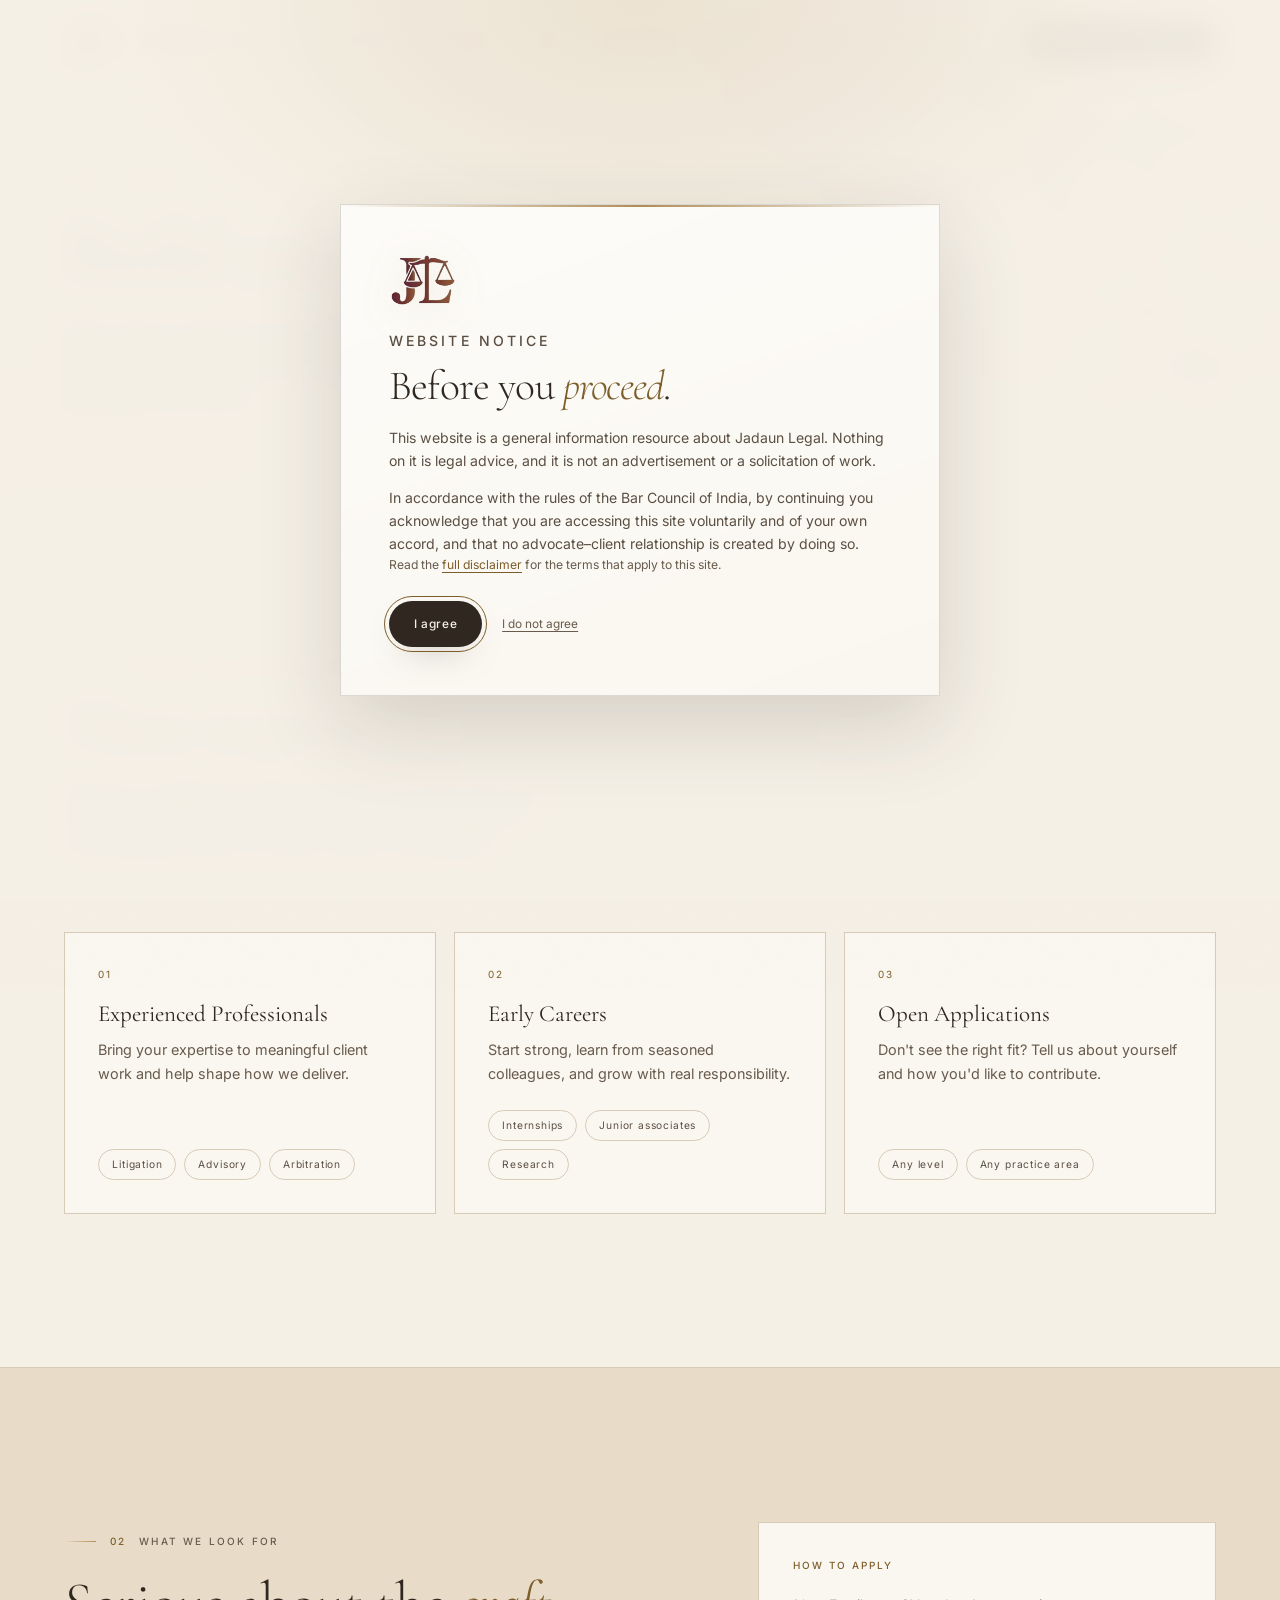
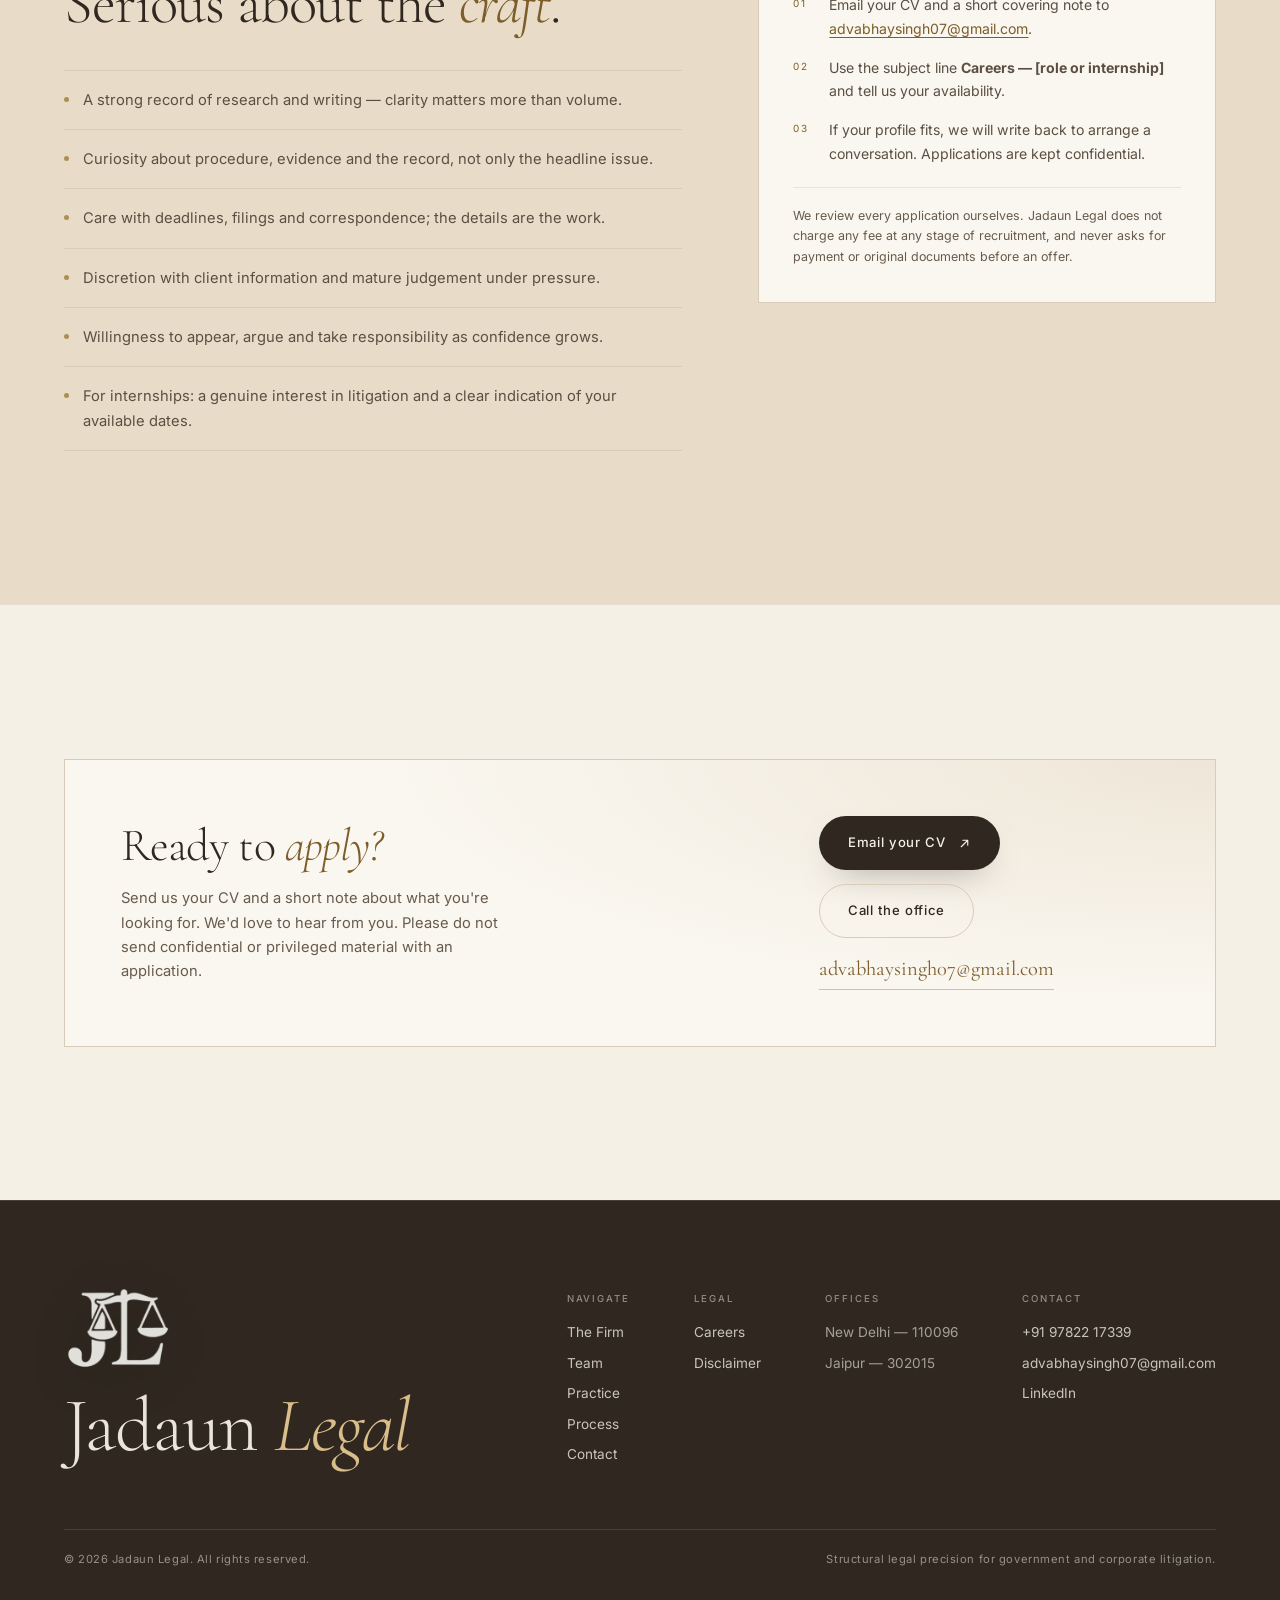
==== commit 0e7c11b1: "Redesign the site in an ivory, beige and champagne-gold palette Replace the dark editorial theme wit" ====
--- a/careers.html
+++ b/careers.html
@@ -5,8 +5,8 @@
 <meta name="viewport" content="width=device-width, initial-scale=1">
 <title>Careers — Jadaun Legal</title>
 <meta name="description" content="Careers at Jadaun Legal: experienced professionals, early careers and open applications. Send your CV and a short note to the practice in New Delhi and Jaipur.">
-<meta name="theme-color" content="#07080A">
-<meta name="color-scheme" content="dark">
+<meta name="theme-color" content="#F5F0E6">
+<meta name="color-scheme" content="light">
 
 <meta property="og:type" content="website">
 <meta property="og:title" content="Careers — Jadaun Legal">
@@ -202,7 +202,7 @@
     </div>
   </section>
 
-  <section class="section" aria-labelledby="look-heading">
+  <section class="section section--beige" aria-labelledby="look-heading">
     <div class="wrap careers__grid">
       <div>
         <p class="eyebrow reveal"><span class="num">02</span> What we look for</p>
--- a/assets/css/style.css
+++ b/assets/css/style.css
@@ -3,16 +3,21 @@
    ========================================================= */
 
 :root {
-  --bg: #07080a;
-  --bg-2: #0b0d10;
-  --ink: #ece8e0;
-  --ink-2: #b8b2a7;
-  --ink-3: #837e75;
-  --brass: #c6a15b;
-  --brass-2: #e4c68a;
-  --brass-3: #8f6f36;
-  --line: rgba(236, 232, 224, 0.12);
-  --line-soft: rgba(236, 232, 224, 0.07);
+  --bg: #f5f0e6;
+  --bg-2: #e8dcc8;
+  --ink: #302820;
+  --ink-2: #5b4f43;
+  --ink-3: #685b4d;
+  --brass: #b08d57;
+  --brass-2: #7d5d2a;
+  --brass-3: #5f4720;
+  --line: rgba(48, 40, 32, 0.16);
+  --line-soft: rgba(48, 40, 32, 0.09);
+  --cream: #faf7f0;
+  --sand: #d2b48c;
+  --tan: #d8cbb8;
+  --espresso: #302820;
+  --ivory: #f5f0e6;
 
   --serif: "Cormorant Garamond", "Times New Roman", serif;
   --sans: "Inter", system-ui, -apple-system, "Segoe UI", sans-serif;
@@ -28,7 +33,7 @@
 html {
   -webkit-text-size-adjust: 100%;
   scroll-behavior: smooth;
-  scrollbar-color: #2a2b2e var(--bg);
+  scrollbar-color: var(--tan) var(--bg);
 }
 
 body {
@@ -50,7 +55,7 @@
 a { color: inherit; }
 p { margin: 0 0 1.1em; }
 
-::selection { background: var(--brass); color: #0a0906; }
+::selection { background: var(--sand); color: var(--ink); }
 
 :focus-visible {
   outline: 1px solid var(--brass-2);
@@ -65,8 +70,8 @@
   left: 10px;
   z-index: 200;
   padding: 10px 16px;
-  background: var(--brass);
-  color: #0a0906;
+  background: var(--espresso);
+  color: var(--ivory);
   font-size: 0.8rem;
   text-decoration: none;
   border-radius: 4px;
@@ -80,8 +85,8 @@
   inset: -10%;
   z-index: 90;
   pointer-events: none;
-  opacity: 0.038;
-  mix-blend-mode: overlay;
+  opacity: 0.03;
+  mix-blend-mode: multiply;
   background-image: url("data:image/svg+xml,%3Csvg xmlns='http://www.w3.org/2000/svg' width='200' height='200'%3E%3Cfilter id='n'%3E%3CfeTurbulence type='fractalNoise' baseFrequency='0.85' numOctaves='3' stitchTiles='stitch'/%3E%3C/filter%3E%3Crect width='200' height='200' filter='url(%23n)'/%3E%3C/svg%3E");
 }
 
@@ -122,13 +127,13 @@
 .loader__mark {
   width: clamp(64px, 7vw, 82px);
   height: auto;
-  filter: drop-shadow(0 6px 22px rgba(198, 161, 91, 0.28));
+  filter: drop-shadow(0 6px 18px rgba(176, 141, 87, 0.18));
 }
 
 .loader__bar {
   width: 120px;
   height: 1px;
-  background: rgba(236, 232, 224, 0.12);
+  background: var(--line);
   overflow: hidden;
 }
 .loader__bar i {
@@ -156,15 +161,15 @@
   position: fixed;
   inset: 0;
   z-index: 200;
-  display: grid;
-  place-items: center;
+  display: flex;
   align-items: safe center;
+  justify-content: center;
   padding: clamp(18px, 4vw, 40px);
   overflow-y: auto;
   overscroll-behavior: contain;
   background:
-    radial-gradient(60% 50% at 50% 0%, rgba(198, 161, 91, 0.1), transparent 70%),
-    rgba(7, 8, 10, 0.96);
+    radial-gradient(60% 50% at 50% 0%, rgba(176, 141, 87, 0.14), transparent 70%),
+    rgba(245, 240, 230, 0.96);
   backdrop-filter: blur(14px);
   -webkit-backdrop-filter: blur(14px);
   transition: opacity 0.6s var(--ease), visibility 0.6s;
@@ -176,13 +181,15 @@
 
 .consent__panel {
   position: relative;
-  width: min(600px, 100%);
+  width: 100%;
+  max-width: 600px;
+  min-width: 0;
   padding: clamp(28px, 4.4vw, 48px);
   border: 1px solid var(--line);
   background:
-    linear-gradient(160deg, rgba(255, 255, 255, 0.035), rgba(255, 255, 255, 0.008)),
-    var(--bg-2);
-  box-shadow: 0 30px 90px rgba(0, 0, 0, 0.55);
+    linear-gradient(160deg, rgba(255, 255, 255, 0.55), rgba(255, 255, 255, 0)),
+    var(--cream);
+  box-shadow: 0 30px 80px rgba(48, 40, 32, 0.16);
 }
 .consent__panel::before {
   content: "";
@@ -196,7 +203,7 @@
   width: clamp(52px, 6vw, 68px);
   height: auto;
   margin-bottom: 22px;
-  filter: drop-shadow(0 6px 22px rgba(198, 161, 91, 0.25));
+  filter: drop-shadow(0 6px 18px rgba(176, 141, 87, 0.18));
 }
 
 .consent__eyebrow {
@@ -205,7 +212,7 @@
   font-weight: 500;
   letter-spacing: 0.22em;
   text-transform: uppercase;
-  color: var(--brass);
+  color: var(--brass-2);
 }
 
 .consent h2 {
@@ -255,7 +262,7 @@
   margin: 18px 0 0;
   padding: 11px 14px;
   border-left: 2px solid var(--brass);
-  background: rgba(198, 161, 91, 0.06);
+  background: rgba(176, 141, 87, 0.08);
   font-size: 0.78rem;
 }
 .consent__error[hidden] { display: none; }
@@ -272,6 +279,8 @@
   position: relative;
   padding: clamp(84px, 12vw, 168px) 0;
 }
+
+.section--beige { background: var(--bg-2); }
 
 main section[id],
 #top { scroll-margin-top: 84px; }
@@ -303,8 +312,8 @@
   height: 1px;
   background: linear-gradient(90deg, transparent, var(--brass));
 }
-.eyebrow .num { color: var(--brass); letter-spacing: 0.16em; }
-.eyebrow .sep { color: var(--brass); }
+.eyebrow .num { color: var(--brass-2); letter-spacing: 0.16em; }
+.eyebrow .sep { color: var(--brass-2); }
 
 .display {
   font-family: var(--serif);
@@ -358,23 +367,24 @@
 .btn--sm { --h: 42px; padding: 0 20px; font-size: 0.76rem; }
 
 .btn--primary {
-  background: linear-gradient(135deg, #efd7a6, #c6a15b 52%, #a37e3b);
-  color: #100e08;
-  box-shadow: 0 12px 44px -16px rgba(198, 161, 91, 0.65);
+  background: var(--espresso);
+  color: var(--ivory);
+  box-shadow: 0 14px 34px -18px rgba(48, 40, 32, 0.55);
 }
 .btn--primary:hover {
-  box-shadow: 0 20px 54px -16px rgba(198, 161, 91, 0.8);
+  background: #3d3229;
+  box-shadow: 0 20px 44px -18px rgba(48, 40, 32, 0.6);
 }
 
 .btn--ghost {
-  border-color: var(--line);
+  border-color: var(--tan);
   color: var(--ink);
-  background: rgba(255, 255, 255, 0.015);
+  background: transparent;
 }
 .btn--ghost:hover {
-  border-color: rgba(198, 161, 91, 0.55);
+  border-color: rgba(176, 141, 87, 0.55);
   color: var(--brass-2);
-  background: rgba(198, 161, 91, 0.06);
+  background: rgba(176, 141, 87, 0.08);
 }
 
 .link-arrow {
@@ -392,7 +402,7 @@
   transition: color 0.4s, border-color 0.4s;
 }
 .link-arrow svg { width: 14px; height: 14px; transition: transform 0.45s var(--ease); }
-.link-arrow:hover { color: var(--brass-2); border-color: rgba(198, 161, 91, 0.6); }
+.link-arrow:hover { color: var(--brass-2); border-color: rgba(176, 141, 87, 0.6); }
 .link-arrow:hover svg { transform: translateX(4px); }
 
 /* ---------- navigation ---------- */
@@ -408,8 +418,8 @@
 }
 .nav.is-scrolled {
   padding: 11px 0;
-  background: rgba(7, 8, 10, 0.72);
-  backdrop-filter: blur(16px) saturate(130%);
+  background: rgba(245, 240, 230, 0.94);
+  backdrop-filter: blur(16px) saturate(120%);
   -webkit-backdrop-filter: blur(16px) saturate(130%);
   border-bottom-color: var(--line-soft);
 }
@@ -433,11 +443,11 @@
   height: auto;
   display: block;
   flex: none;
-  filter: drop-shadow(0 2px 10px rgba(198, 161, 91, 0.2));
+  filter: drop-shadow(0 2px 10px rgba(176, 141, 87, 0.16));
   transition: filter 0.45s var(--ease), transform 0.55s var(--ease);
 }
 .brand:hover .brand__mark {
-  filter: drop-shadow(0 3px 16px rgba(198, 161, 91, 0.48));
+  filter: drop-shadow(0 3px 16px rgba(176, 141, 87, 0.3));
   transform: translateY(-1px);
 }
 .brand__text {
@@ -524,7 +534,7 @@
   gap: 34px;
   padding: 110px var(--gutter) 44px;
   overflow-y: auto;
-  background: rgba(7, 8, 10, 0.97);
+  background: rgba(245, 240, 230, 0.98);
   backdrop-filter: blur(12px);
   opacity: 0;
   visibility: hidden;
@@ -568,18 +578,44 @@
   overflow: hidden;
   isolation: isolate;
   background:
-    radial-gradient(58% 46% at 74% 36%, rgba(198, 161, 91, 0.1), transparent 68%),
-    radial-gradient(42% 42% at 14% 82%, rgba(84, 112, 168, 0.07), transparent 70%),
+    radial-gradient(58% 46% at 74% 36%, rgba(210, 180, 140, 0.34), transparent 68%),
+    radial-gradient(42% 42% at 14% 82%, rgba(176, 141, 87, 0.12), transparent 70%),
     var(--bg);
 }
 
-#scene {
-  position: absolute;
-  inset: 0;
+.hero__art {
+  position: absolute;
+  inset: 0 0 0 auto;
+  width: min(62%, 1040px);
+  z-index: 0;
+  overflow: hidden;
+  pointer-events: none;
+}
+.hero__art-img {
+  display: block;
   width: 100%;
   height: 100%;
-  z-index: 0;
+  object-fit: cover;
+  object-position: 58% 42%;
+  filter: sepia(0.34) saturate(0.76) contrast(0.94) brightness(1.16);
+}
+.hero__art::before {
+  content: "";
+  position: absolute;
+  inset: 0;
+  z-index: 2;
+  background:
+    linear-gradient(90deg, var(--bg) 0%, rgba(245, 240, 230, 0.92) 14%, rgba(245, 240, 230, 0.45) 40%, rgba(245, 240, 230, 0) 68%),
+    linear-gradient(180deg, rgba(245, 240, 230, 0.55) 0%, rgba(245, 240, 230, 0.1) 18%, rgba(245, 240, 230, 0) 42%, rgba(245, 240, 230, 0) 72%, var(--bg) 100%),
+    linear-gradient(90deg, rgba(176, 141, 87, 0) 34%, rgba(176, 141, 87, 0.06) 100%);
+}
+.hero__flag {
+  position: absolute;
+  z-index: 3;
+  display: block;
   pointer-events: none;
+  opacity: 0;
+  transition: opacity 0.5s var(--ease);
 }
 
 .hero__scrim {
@@ -588,8 +624,8 @@
   z-index: 1;
   pointer-events: none;
   background:
-    linear-gradient(90deg, rgba(7, 8, 10, 0.92) 0%, rgba(7, 8, 10, 0.68) 34%, rgba(7, 8, 10, 0) 62%),
-    linear-gradient(to bottom, rgba(7, 8, 10, 0.55) 0%, transparent 22%, transparent 66%, var(--bg) 100%);
+    linear-gradient(90deg, rgba(245, 240, 230, 0.94) 0%, rgba(245, 240, 230, 0.7) 34%, rgba(245, 240, 230, 0) 62%),
+    linear-gradient(to bottom, rgba(245, 240, 230, 0.5) 0%, transparent 22%, transparent 66%, var(--bg) 100%);
 }
 
 .hero__inner {
@@ -615,10 +651,40 @@
 .hero__title em {
   font-style: italic;
   font-weight: 400;
-  background: linear-gradient(100deg, #efdcb3 5%, var(--brass-2) 40%, var(--brass) 78%);
+  background: linear-gradient(100deg, #b8955f 5%, #96733f 40%, #7d5d2a 78%);
   -webkit-background-clip: text;
   background-clip: text;
   color: transparent;
+}
+
+.hero__brand {
+  position: relative;
+  display: flex;
+  flex-direction: column;
+  align-items: flex-start;
+  gap: clamp(18px, 2.2vw, 28px);
+}
+.hero__brand::before {
+  content: "";
+  position: absolute;
+  left: -6%;
+  top: -12%;
+  width: min(560px, 92%);
+  height: 124%;
+  background: radial-gradient(50% 50% at 38% 45%, rgba(176, 141, 87, 0.1), transparent 72%);
+  pointer-events: none;
+  z-index: -1;
+}
+.hero__brand-mark {
+  width: clamp(78px, 9vw, 126px);
+  height: auto;
+  filter: drop-shadow(0 14px 44px rgba(176, 141, 87, 0.18));
+}
+.hero__brand-name {
+  display: block;
+  font-size: clamp(3.1rem, 8.6vw, 7.4rem);
+  line-height: 0.92;
+  letter-spacing: -0.035em;
 }
 
 .hero__sub {
@@ -696,7 +762,7 @@
 .hero__cue-line {
   width: 1px;
   height: 46px;
-  background: linear-gradient(to bottom, rgba(198, 161, 91, 0.9), transparent);
+  background: linear-gradient(to bottom, rgba(176, 141, 87, 0.9), transparent);
   animation: cue 2.6s ease-in-out infinite;
   transform-origin: top;
 }
@@ -777,12 +843,12 @@
   border-bottom: 1px solid var(--line-soft);
   transition: border-color 0.4s;
 }
-.approach li:hover { border-bottom-color: rgba(198, 161, 91, 0.4); }
+.approach li:hover { border-bottom-color: rgba(176, 141, 87, 0.4); }
 .approach__n {
   padding-top: 5px;
   font-size: 0.64rem;
   letter-spacing: 0.16em;
-  color: var(--brass);
+  color: var(--brass-2);
 }
 .approach h3 {
   margin: 0 0 6px;
@@ -798,7 +864,7 @@
 
 .founder {
   background:
-    radial-gradient(70% 60% at 18% 20%, rgba(198, 161, 91, 0.055), transparent 65%),
+    radial-gradient(70% 60% at 18% 20%, rgba(176, 141, 87, 0.14), transparent 65%),
     var(--bg-2);
 }
 .founder__grid {
@@ -814,8 +880,8 @@
   max-width: 460px;
   margin: 0;
   overflow: hidden;
-  border: 1px solid var(--line);
-  background: #0a0b0e;
+  border: 1px solid var(--tan);
+  background: var(--bg-2);
   transform-style: preserve-3d;
   transition: transform 0.6s var(--ease), border-color 0.5s, box-shadow 0.6s;
 }
@@ -823,7 +889,7 @@
   content: "";
   position: absolute;
   inset: 14px;
-  border: 1px solid rgba(236, 232, 224, 0.09);
+  border: 1px solid rgba(48, 40, 32, 0.12);
   pointer-events: none;
   z-index: 4;
 }
@@ -835,7 +901,7 @@
   object-fit: cover;
   object-position: 50% 22%;
   transform: scale(1.01);
-  filter: grayscale(1) contrast(1.04) brightness(0.86);
+  filter: grayscale(0.82) sepia(0.16) contrast(1.02) brightness(1.04);
   transition: filter 1s var(--ease), transform 1.6s var(--ease);
 }
 .plate__tint {
@@ -846,16 +912,16 @@
   background:
     linear-gradient(
       180deg,
-      rgba(7, 8, 10, 0.18) 0%,
-      rgba(7, 8, 10, 0) 32%,
-      rgba(7, 8, 10, 0.62) 78%,
-      rgba(7, 8, 10, 0.95) 100%
+      rgba(48, 40, 32, 0.02) 0%,
+      rgba(48, 40, 32, 0) 32%,
+      rgba(48, 40, 32, 0.55) 78%,
+      rgba(48, 40, 32, 0.9) 100%
     ),
-    linear-gradient(150deg, rgba(198, 161, 91, 0.16), rgba(198, 161, 91, 0) 55%);
-}
-.founder__plate:hover { border-color: rgba(198, 161, 91, 0.45); }
+    linear-gradient(150deg, rgba(176, 141, 87, 0.2), rgba(176, 141, 87, 0) 55%);
+}
+.founder__plate:hover { border-color: rgba(176, 141, 87, 0.45); }
 .founder__plate:hover .plate__img {
-  filter: grayscale(0.05) contrast(1.02) brightness(0.98);
+  filter: grayscale(0.08) sepia(0.04) contrast(1.02) brightness(1.02);
   transform: scale(1.045);
 }
 .plate__cap {
@@ -874,19 +940,20 @@
   font-size: 1.2rem;
   font-weight: 400;
   letter-spacing: 0.01em;
+  color: var(--ivory);
 }
 .plate__cap span {
   font-size: 0.6rem;
   letter-spacing: 0.2em;
   text-transform: uppercase;
-  color: var(--brass-2);
+  color: #e6cfa2;
 }
 .plate__corner {
   position: absolute;
   z-index: 3;
   width: 18px;
   height: 18px;
-  border: 1px solid rgba(198, 161, 91, 0.55);
+  border: 1px solid rgba(176, 141, 87, 0.55);
 }
 .plate__corner--tl { top: 26px; left: 26px; border-right: 0; border-bottom: 0; }
 .plate__corner--br { bottom: 26px; right: 26px; border-left: 0; border-top: 0; }
@@ -920,7 +987,7 @@
   font-size: 0.68rem;
   letter-spacing: 0.08em;
   color: var(--ink-2);
-  background: rgba(255, 255, 255, 0.018);
+  background: var(--cream);
 }
 
 .founder__link { margin-top: clamp(22px, 2.6vw, 30px); }
@@ -940,8 +1007,8 @@
   display: flex;
   flex-direction: column;
   padding: 0;
-  border: 1px solid var(--line-soft);
-  background: linear-gradient(180deg, rgba(255, 255, 255, 0.035), rgba(255, 255, 255, 0.008));
+  border: 1px solid var(--tan);
+  background: var(--cream);
   overflow: hidden;
   transform-style: preserve-3d;
   transition: transform 0.6s var(--ease), border-color 0.5s, background-color 0.5s;
@@ -954,13 +1021,16 @@
   opacity: 0;
   background: radial-gradient(
     320px circle at var(--mx, 50%) var(--my, 0%),
-    rgba(198, 161, 91, 0.14),
+    rgba(176, 141, 87, 0.14),
     transparent 65%
   );
   transition: opacity 0.5s;
   pointer-events: none;
 }
-.person:hover { border-color: rgba(198, 161, 91, 0.35); }
+.person:hover {
+  border-color: rgba(176, 141, 87, 0.45);
+  box-shadow: 0 18px 44px -28px rgba(48, 40, 32, 0.4);
+}
 .person:hover::before { opacity: 1; }
 
 .person__photo {
@@ -969,14 +1039,14 @@
   margin: 0;
   aspect-ratio: 4 / 5;
   overflow: hidden;
-  background: #0b0d10;
+  background: var(--bg-2);
 }
 .person__photo img {
   width: 100%;
   height: 100%;
   object-fit: cover;
   object-position: 50% 18%;
-  filter: grayscale(1) contrast(1.04) brightness(0.88);
+  filter: grayscale(0.85) sepia(0.14) contrast(1.02) brightness(1.03);
   transition: transform 1.4s var(--ease), filter 0.9s var(--ease);
 }
 .person__photo::after {
@@ -986,9 +1056,9 @@
   pointer-events: none;
   background: linear-gradient(
     to top,
-    rgba(7, 8, 10, 0.92) 0%,
-    rgba(7, 8, 10, 0.35) 26%,
-    rgba(7, 8, 10, 0) 48%
+    rgba(48, 40, 32, 0.34) 0%,
+    rgba(48, 40, 32, 0.12) 24%,
+    rgba(48, 40, 32, 0) 44%
   );
 }
 .person__idx {
@@ -998,11 +1068,11 @@
   z-index: 1;
   font-size: 0.6rem;
   letter-spacing: 0.2em;
-  color: var(--brass-2);
-  text-shadow: 0 1px 10px rgba(0, 0, 0, 0.7);
+  color: #f3e2bf;
+  text-shadow: 0 1px 10px rgba(48, 40, 32, 0.6);
 }
 .person:hover .person__photo img {
-  filter: grayscale(0.05) contrast(1.02) brightness(1);
+  filter: grayscale(0.1) sepia(0.04) contrast(1.02) brightness(1.04);
   transform: scale(1.05);
 }
 
@@ -1015,21 +1085,21 @@
   place-items: center;
   width: 34px;
   height: 34px;
-  border: 1px solid rgba(236, 232, 224, 0.18);
+  border: 1px solid rgba(48, 40, 32, 0.16);
   border-radius: 50%;
-  background: rgba(7, 8, 10, 0.58);
+  background: rgba(250, 247, 240, 0.86);
   backdrop-filter: blur(6px);
   -webkit-backdrop-filter: blur(6px);
-  color: rgba(236, 232, 224, 0.78);
+  color: var(--ink);
   transition: color 0.35s var(--ease), background-color 0.35s var(--ease),
     border-color 0.35s var(--ease), transform 0.35s var(--ease);
 }
 .person__link svg { width: 15px; height: 15px; }
 .person__link:hover,
 .person__link:focus-visible {
-  color: #0a0906;
-  background: var(--brass-2);
-  border-color: var(--brass-2);
+  color: var(--ivory);
+  background: var(--espresso);
+  border-color: var(--espresso);
   transform: translateY(-1px);
 }
 
@@ -1078,7 +1148,7 @@
 
 /* ---------- practice ---------- */
 
-.practice { background: var(--bg); }
+.practice { background: var(--bg-2); }
 
 .practice__grid {
   display: grid;
@@ -1094,8 +1164,8 @@
   gap: 34px;
   min-height: 330px;
   padding: clamp(26px, 3.2vw, 42px);
-  border: 1px solid var(--line-soft);
-  background: linear-gradient(180deg, rgba(255, 255, 255, 0.03), rgba(255, 255, 255, 0.006));
+  border: 1px solid var(--tan);
+  background: var(--cream);
   overflow: hidden;
   transform-style: preserve-3d;
   transition: transform 0.6s var(--ease), border-color 0.5s;
@@ -1107,7 +1177,7 @@
   opacity: 0;
   background: radial-gradient(
     420px circle at var(--mx, 50%) var(--my, 0%),
-    rgba(198, 161, 91, 0.15),
+    rgba(176, 141, 87, 0.15),
     transparent 68%
   );
   transition: opacity 0.5s;
@@ -1125,7 +1195,10 @@
   transform-origin: 0 50%;
   transition: transform 0.7s var(--ease);
 }
-.matter:hover { border-color: rgba(198, 161, 91, 0.32); }
+.matter:hover {
+  border-color: rgba(176, 141, 87, 0.5);
+  box-shadow: 0 22px 48px -32px rgba(48, 40, 32, 0.4);
+}
 .matter:hover::before { opacity: 1; }
 .matter:hover::after { transform: scaleX(1); }
 
@@ -1133,7 +1206,7 @@
   display: inline-block;
   font-size: 0.64rem;
   letter-spacing: 0.2em;
-  color: var(--brass);
+  color: var(--brass-2);
 }
 .matter h3 {
   margin: 16px 0 12px;
@@ -1173,7 +1246,7 @@
   transition: color 0.4s, border-color 0.4s;
 }
 .matter__go svg { width: 13px; height: 13px; transition: transform 0.45s var(--ease); }
-.matter__go:hover { color: var(--brass-2); border-color: rgba(198, 161, 91, 0.5); }
+.matter__go:hover { color: var(--brass-2); border-color: rgba(176, 141, 87, 0.5); }
 .matter__go:hover svg { transform: translateX(4px); }
 
 /* ---------- process ---------- */
@@ -1199,7 +1272,7 @@
   height: 5px;
   border-radius: 50%;
   background: var(--brass);
-  box-shadow: 0 0 14px rgba(198, 161, 91, 0.8);
+  box-shadow: 0 0 14px rgba(176, 141, 87, 0.3);
 }
 .step:not(:first-child)::before { left: clamp(18px, 2vw, 30px); }
 .step__n {
@@ -1208,7 +1281,7 @@
   font-size: clamp(2.1rem, 2.6vw, 2.7rem);
   font-weight: 300;
   line-height: 1;
-  color: rgba(198, 161, 91, 0.45);
+  color: rgba(176, 141, 87, 0.55);
 }
 .step h3 {
   margin: 18px 0 10px;
@@ -1222,7 +1295,7 @@
 
 .contact {
   background:
-    radial-gradient(65% 55% at 85% 12%, rgba(198, 161, 91, 0.06), transparent 62%),
+    radial-gradient(65% 55% at 85% 12%, rgba(176, 141, 87, 0.12), transparent 62%),
     var(--bg-2);
 }
 
@@ -1264,7 +1337,7 @@
   padding-bottom: 3px;
   transition: color 0.4s, border-color 0.4s;
 }
-.office__map:hover { color: var(--brass-2); border-color: rgba(198, 161, 91, 0.6); }
+.office__map:hover { color: var(--brass-2); border-color: rgba(176, 141, 87, 0.6); }
 
 .contact__direct {
   display: grid;
@@ -1294,8 +1367,8 @@
   display: grid;
   gap: 18px;
   padding: clamp(24px, 3vw, 38px);
-  border: 1px solid var(--line);
-  background: rgba(255, 255, 255, 0.02);
+  border: 1px solid var(--tan);
+  background: var(--cream);
 }
 .form__row { display: grid; grid-template-columns: 1fr 1fr; gap: 18px; }
 .field { display: grid; gap: 7px; }
@@ -1320,17 +1393,17 @@
   transition: border-color 0.4s, background-color 0.4s;
 }
 .field select { appearance: none; cursor: pointer; }
-.field select option { background: #0d0f12; color: var(--ink); }
+.field select option { background: var(--cream); color: var(--ink); }
 .field textarea { resize: vertical; min-height: 96px; line-height: 1.55; }
 .field input:focus,
 .field select:focus,
 .field textarea:focus {
   outline: none;
   border-bottom-color: var(--brass-2);
-  background: rgba(198, 161, 91, 0.04);
+  background: rgba(176, 141, 87, 0.06);
 }
 .field input:user-invalid,
-.field textarea:user-invalid { border-bottom-color: #b45a4a; }
+.field textarea:user-invalid { border-bottom-color: #9c4a3c; }
 
 .form .btn { justify-self: start; margin-top: 6px; }
 .form .btn[disabled] { opacity: 0.6; pointer-events: none; }
@@ -1341,7 +1414,30 @@
   font-size: 0.8rem;
   color: var(--brass-2);
 }
-.form__status.is-error { color: #d58d7c; }
+.form__status.is-error { color: #9c4a3c; }
+
+.form__choice {
+  display: grid;
+  gap: 12px;
+  padding-top: 18px;
+  border-top: 1px solid var(--line-soft);
+}
+.form__choice[hidden] { display: none; }
+.form__choice-label {
+  margin: 0;
+  font-size: 0.62rem;
+  letter-spacing: 0.18em;
+  text-transform: uppercase;
+  color: var(--ink-3);
+}
+.form__choice-options { display: flex; flex-wrap: wrap; gap: 10px; }
+.form__choice-options .btn { justify-self: auto; margin-top: 0; }
+.form__choice-hint {
+  margin: 0;
+  font-size: 0.7rem;
+  color: var(--ink-3);
+  line-height: 1.55;
+}
 
 .hp {
   position: absolute;
@@ -1356,8 +1452,9 @@
 
 .footer {
   padding: clamp(54px, 7vw, 84px) 0 34px;
-  border-top: 1px solid var(--line-soft);
-  background: var(--bg);
+  border-top: 1px solid rgba(245, 240, 230, 0.12);
+  background: var(--espresso);
+  color: rgba(245, 240, 230, 0.82);
 }
 .footer__top {
   display: flex;
@@ -1375,12 +1472,12 @@
   width: clamp(74px, 8.5vw, 108px);
   height: auto;
   opacity: 0.94;
-  filter: drop-shadow(0 10px 28px rgba(198, 161, 91, 0.22));
+  filter: brightness(0) invert(1) sepia(0.3) brightness(0.92) drop-shadow(0 10px 28px rgba(0, 0, 0, 0.28));
   transition: opacity 0.5s var(--ease), filter 0.5s var(--ease);
 }
 .footer__brand:hover .footer__mark {
   opacity: 1;
-  filter: drop-shadow(0 10px 34px rgba(198, 161, 91, 0.42));
+  filter: brightness(0) invert(1) sepia(0.3) brightness(1) drop-shadow(0 10px 34px rgba(0, 0, 0, 0.35));
 }
 .footer__wordmark {
   font-family: var(--serif);
@@ -1389,9 +1486,9 @@
   line-height: 0.92;
   letter-spacing: -0.02em;
   text-decoration: none;
-  color: rgba(236, 232, 224, 0.92);
-}
-.footer__wordmark em { font-style: italic; color: var(--brass-2); }
+  color: rgba(245, 240, 230, 0.94);
+}
+.footer__wordmark em { font-style: italic; color: #d9bd8a; }
 
 .footer__cols {
   display: flex;
@@ -1405,7 +1502,7 @@
   font-weight: 500;
   letter-spacing: 0.2em;
   text-transform: uppercase;
-  color: var(--ink-3);
+  color: rgba(245, 240, 230, 0.5);
 }
 .footer ul {
   display: grid;
@@ -1415,9 +1512,9 @@
   list-style: none;
   font-size: 0.85rem;
 }
-.footer ul a { color: var(--ink-2); text-decoration: none; transition: color 0.35s; }
-.footer ul a:hover { color: var(--brass-2); }
-.footer__cols li { color: var(--ink-3); }
+.footer ul a { color: rgba(245, 240, 230, 0.78); text-decoration: none; transition: color 0.35s; }
+.footer ul a:hover { color: #e0c491; }
+.footer__cols li { color: rgba(245, 240, 230, 0.6); }
 
 .footer__bottom {
   display: flex;
@@ -1426,10 +1523,10 @@
   flex-wrap: wrap;
   margin-top: clamp(40px, 5vw, 64px);
   padding-top: 20px;
-  border-top: 1px solid var(--line-soft);
+  border-top: 1px solid rgba(245, 240, 230, 0.12);
   font-size: 0.7rem;
   letter-spacing: 0.05em;
-  color: var(--ink-3);
+  color: rgba(245, 240, 230, 0.52);
 }
 
 /* ---------- reveal ---------- */
@@ -1453,7 +1550,7 @@
   width: 26px;
   height: 26px;
   margin: -13px 0 0 -13px;
-  border: 1px solid rgba(198, 161, 91, 0.55);
+  border: 1px solid rgba(176, 141, 87, 0.55);
   border-radius: 50%;
   pointer-events: none;
   opacity: 0;
@@ -1465,7 +1562,7 @@
   width: 48px;
   height: 48px;
   margin: -24px 0 0 -24px;
-  background: rgba(198, 161, 91, 0.1);
+  background: rgba(176, 141, 87, 0.1);
 }
 
 /* ---------- subpages ---------- */
@@ -1476,8 +1573,8 @@
   overflow: hidden;
   isolation: isolate;
   background:
-    radial-gradient(52% 62% at 78% 16%, rgba(198, 161, 91, 0.12), transparent 66%),
-    radial-gradient(42% 48% at 6% 90%, rgba(84, 112, 168, 0.06), transparent 72%),
+    radial-gradient(52% 62% at 78% 16%, rgba(210, 180, 140, 0.38), transparent 66%),
+    radial-gradient(42% 48% at 6% 90%, rgba(176, 141, 87, 0.12), transparent 72%),
     var(--bg);
 }
 .pagehead::after {
@@ -1496,8 +1593,8 @@
   width: clamp(220px, 30vw, 420px);
   height: auto;
   transform: translateY(-50%);
-  opacity: 0.05;
-  filter: grayscale(1);
+  opacity: 0.07;
+  filter: sepia(0.6) saturate(1.2);
   pointer-events: none;
 }
 
@@ -1561,7 +1658,7 @@
   font-weight: 300;
   line-height: 1;
   letter-spacing: 0;
-  color: var(--brass);
+  color: var(--brass-2);
 }
 
 /* ---------- legal / disclaimer ---------- */
@@ -1622,7 +1719,7 @@
 .legal__body strong { color: var(--ink); font-weight: 500; }
 .legal__body a {
   color: var(--brass-2);
-  text-decoration-color: rgba(228, 198, 138, 0.35);
+  text-decoration-color: rgba(125, 93, 42, 0.35);
   text-underline-offset: 3px;
 }
 .legal__body a:hover { text-decoration-color: var(--brass-2); }
@@ -1651,14 +1748,14 @@
   font-family: var(--sans);
   font-size: 0.62rem;
   letter-spacing: 0.2em;
-  color: var(--brass);
+  color: var(--brass-2);
 }
 
 .legal__note {
   margin: 0 0 1.2em;
   padding: 18px 22px;
   border-left: 2px solid var(--brass);
-  background: rgba(198, 161, 91, 0.05);
+  background: rgba(176, 141, 87, 0.08);
   color: var(--ink-2);
   font-size: 0.9rem;
 }
@@ -1687,15 +1784,15 @@
   flex-direction: column;
   overflow: hidden;
   padding: clamp(24px, 2.6vw, 34px);
-  border: 1px solid var(--line);
-  background: linear-gradient(160deg, rgba(255, 255, 255, 0.025), rgba(255, 255, 255, 0.006));
+  border: 1px solid var(--tan);
+  background: var(--cream);
 }
 .track::before {
   content: "";
   position: absolute;
   inset: 0;
   z-index: 0;
-  background: radial-gradient(240px 200px at var(--mx, 50%) var(--my, 0%), rgba(198, 161, 91, 0.1), transparent 70%);
+  background: radial-gradient(240px 200px at var(--mx, 50%) var(--my, 0%), rgba(176, 141, 87, 0.1), transparent 70%);
   opacity: 0;
   pointer-events: none;
   transition: opacity 0.5s var(--ease);
@@ -1706,7 +1803,7 @@
 .track__n {
   font-size: 0.62rem;
   letter-spacing: 0.22em;
-  color: var(--brass);
+  color: var(--brass-2);
 }
 .track h3 {
   margin: 18px 0 10px;
@@ -1728,12 +1825,12 @@
 }
 .track__tags span {
   padding: 6px 13px;
-  border: 1px solid var(--line);
+  border: 1px solid var(--tan);
   border-radius: 999px;
   font-size: 0.64rem;
   letter-spacing: 0.08em;
   color: var(--ink-2);
-  background: rgba(255, 255, 255, 0.018);
+  background: var(--cream);
 }
 
 .careers__grid {
@@ -1770,8 +1867,8 @@
 
 .careers__aside {
   padding: clamp(24px, 3vw, 34px);
-  border: 1px solid var(--line);
-  background: rgba(255, 255, 255, 0.016);
+  border: 1px solid var(--tan);
+  background: var(--cream);
 }
 .careers__aside h3 {
   margin: 0 0 20px;
@@ -1791,19 +1888,20 @@
   list-style: none;
 }
 .apply__steps li {
-  display: grid;
-  grid-template-columns: 26px minmax(0, 1fr);
-  gap: 10px;
+  position: relative;
+  padding-left: 36px;
   color: var(--ink-2);
   font-size: 0.88rem;
 }
 .apply__steps li::before {
+  position: absolute;
+  left: 0;
+  top: 2px;
   counter-increment: apply;
   content: counter(apply, decimal-leading-zero);
-  padding-top: 2px;
   font-size: 0.62rem;
   letter-spacing: 0.16em;
-  color: var(--brass);
+  color: var(--brass-2);
 }
 .apply__steps a { color: var(--brass-2); text-underline-offset: 3px; }
 
@@ -1821,10 +1919,10 @@
   gap: clamp(28px, 5vw, 64px);
   align-items: center;
   padding: clamp(30px, 4.4vw, 56px);
-  border: 1px solid var(--line);
+  border: 1px solid var(--tan);
   background:
-    radial-gradient(120% 140% at 100% 0%, rgba(198, 161, 91, 0.12), transparent 60%),
-    var(--bg-2);
+    radial-gradient(120% 140% at 100% 0%, rgba(176, 141, 87, 0.16), transparent 60%),
+    var(--cream);
 }
 .apply h2 {
   margin: 0;
@@ -1851,7 +1949,7 @@
   font-size: clamp(1.1rem, 1.6vw, 1.35rem);
   color: var(--brass-2);
   text-decoration: none;
-  border-bottom: 1px solid rgba(228, 198, 138, 0.35);
+  border-bottom: 1px solid rgba(125, 93, 42, 0.35);
   padding-bottom: 3px;
   word-break: break-word;
 }
@@ -1886,27 +1984,42 @@
   .consent__actions { flex-direction: column; align-items: stretch; }
   .consent__actions .btn { width: 100%; }
   .consent__decline { align-self: flex-start; }
+  .form__choice-options { display: grid; grid-template-columns: 1fr; }
+  .form__choice-options .btn { width: 100%; }
 }
 
 @media (max-width: 900px) {
+  .nav {
+    background: rgba(245, 240, 230, 0.9);
+    backdrop-filter: blur(14px) saturate(120%);
+    -webkit-backdrop-filter: blur(14px) saturate(120%);
+    border-bottom-color: var(--line-soft);
+  }
   .nav__links,
   .nav .btn { display: none; }
   .nav__toggle { display: block; }
 
-  .hero { min-height: auto; padding-top: clamp(110px, 16vh, 150px); }
-  .hero__inner { grid-template-columns: 1fr; }
+  .hero { min-height: auto; padding-top: 0; }
+  .hero__inner {
+    grid-template-columns: 1fr;
+    padding-top: calc(clamp(250px, 46vh, 430px) + clamp(26px, 6vw, 44px));
+  }
   .hero__aside { display: none; }
-  #scene { opacity: 0.5; }
-  .hero__scrim {
-    background:
-      linear-gradient(180deg, rgba(7, 8, 10, 0.82) 0%, rgba(7, 8, 10, 0.45) 42%, rgba(7, 8, 10, 0.86) 82%, var(--bg) 100%),
-      linear-gradient(90deg, rgba(7, 8, 10, 0.55), rgba(7, 8, 10, 0) 70%);
+  .hero__art {
+    inset: 0 0 auto 0;
+    width: 100%;
+    height: clamp(250px, 46vh, 430px);
   }
+  .hero__art-img { object-position: 50% 12%; }
+  .hero__art::before {
+    background: linear-gradient(180deg, rgba(245, 240, 230, 0.28) 0%, rgba(245, 240, 230, 0) 26%, rgba(245, 240, 230, 0.36) 70%, var(--bg) 100%);
+  }
+  .hero__scrim { display: none; }
 
   .pagehead { padding-top: clamp(120px, 16vh, 150px); }
   .pagehead__inner { grid-template-columns: 1fr; }
   .pagehead__aside { display: none; }
-  .pagehead__mark { right: -14%; opacity: 0.04; }
+  .pagehead__mark { right: -14%; opacity: 0.07; }
 
   .legal__grid { grid-template-columns: 1fr; gap: 32px; }
   .legal__toc { position: static; }
@@ -1941,6 +2054,11 @@
 }
 
 @media (max-width: 620px) {
+  .eyebrow {
+    gap: 10px;
+    font-size: 9px;
+    letter-spacing: 0.16em;
+  }
   .hero__meta { flex-direction: column; align-items: flex-start; gap: 10px; }
   .tracks { grid-template-columns: minmax(0, 1fr); }
   .track:nth-child(3) { grid-column: auto; }
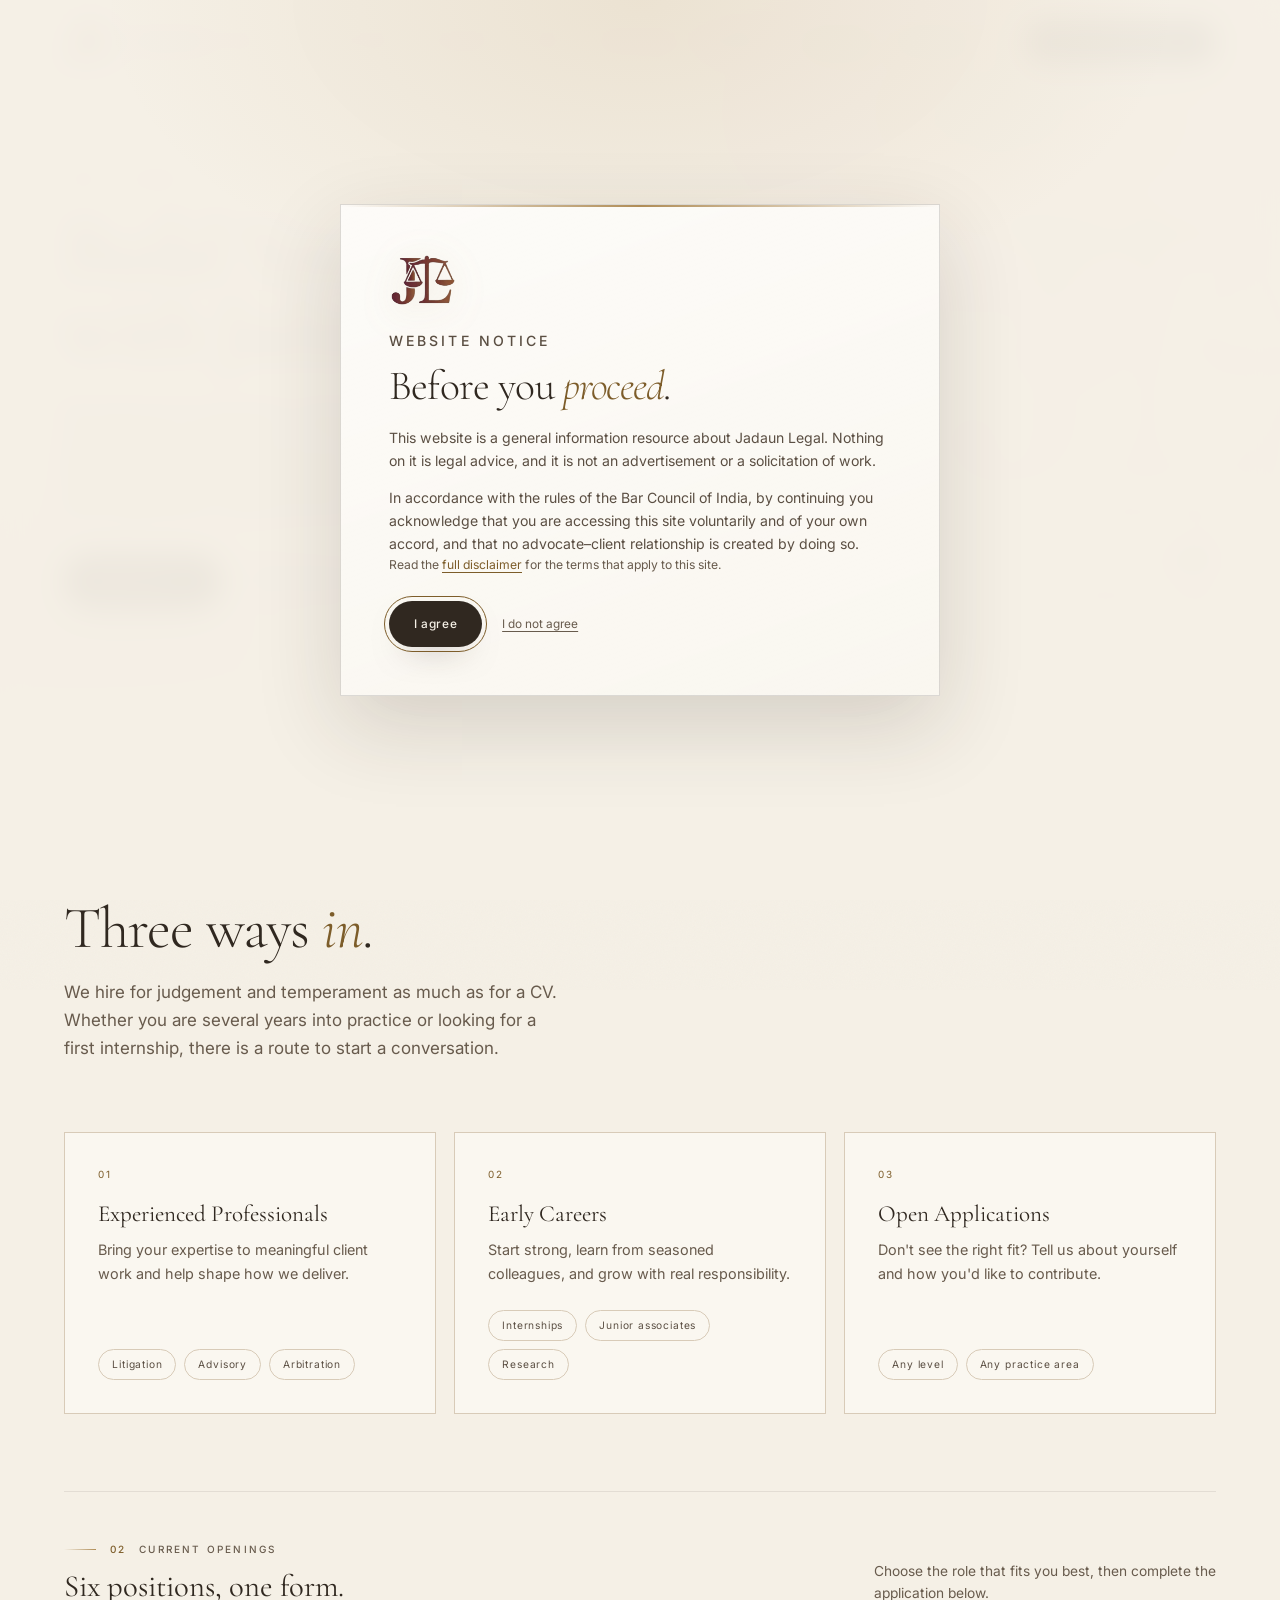
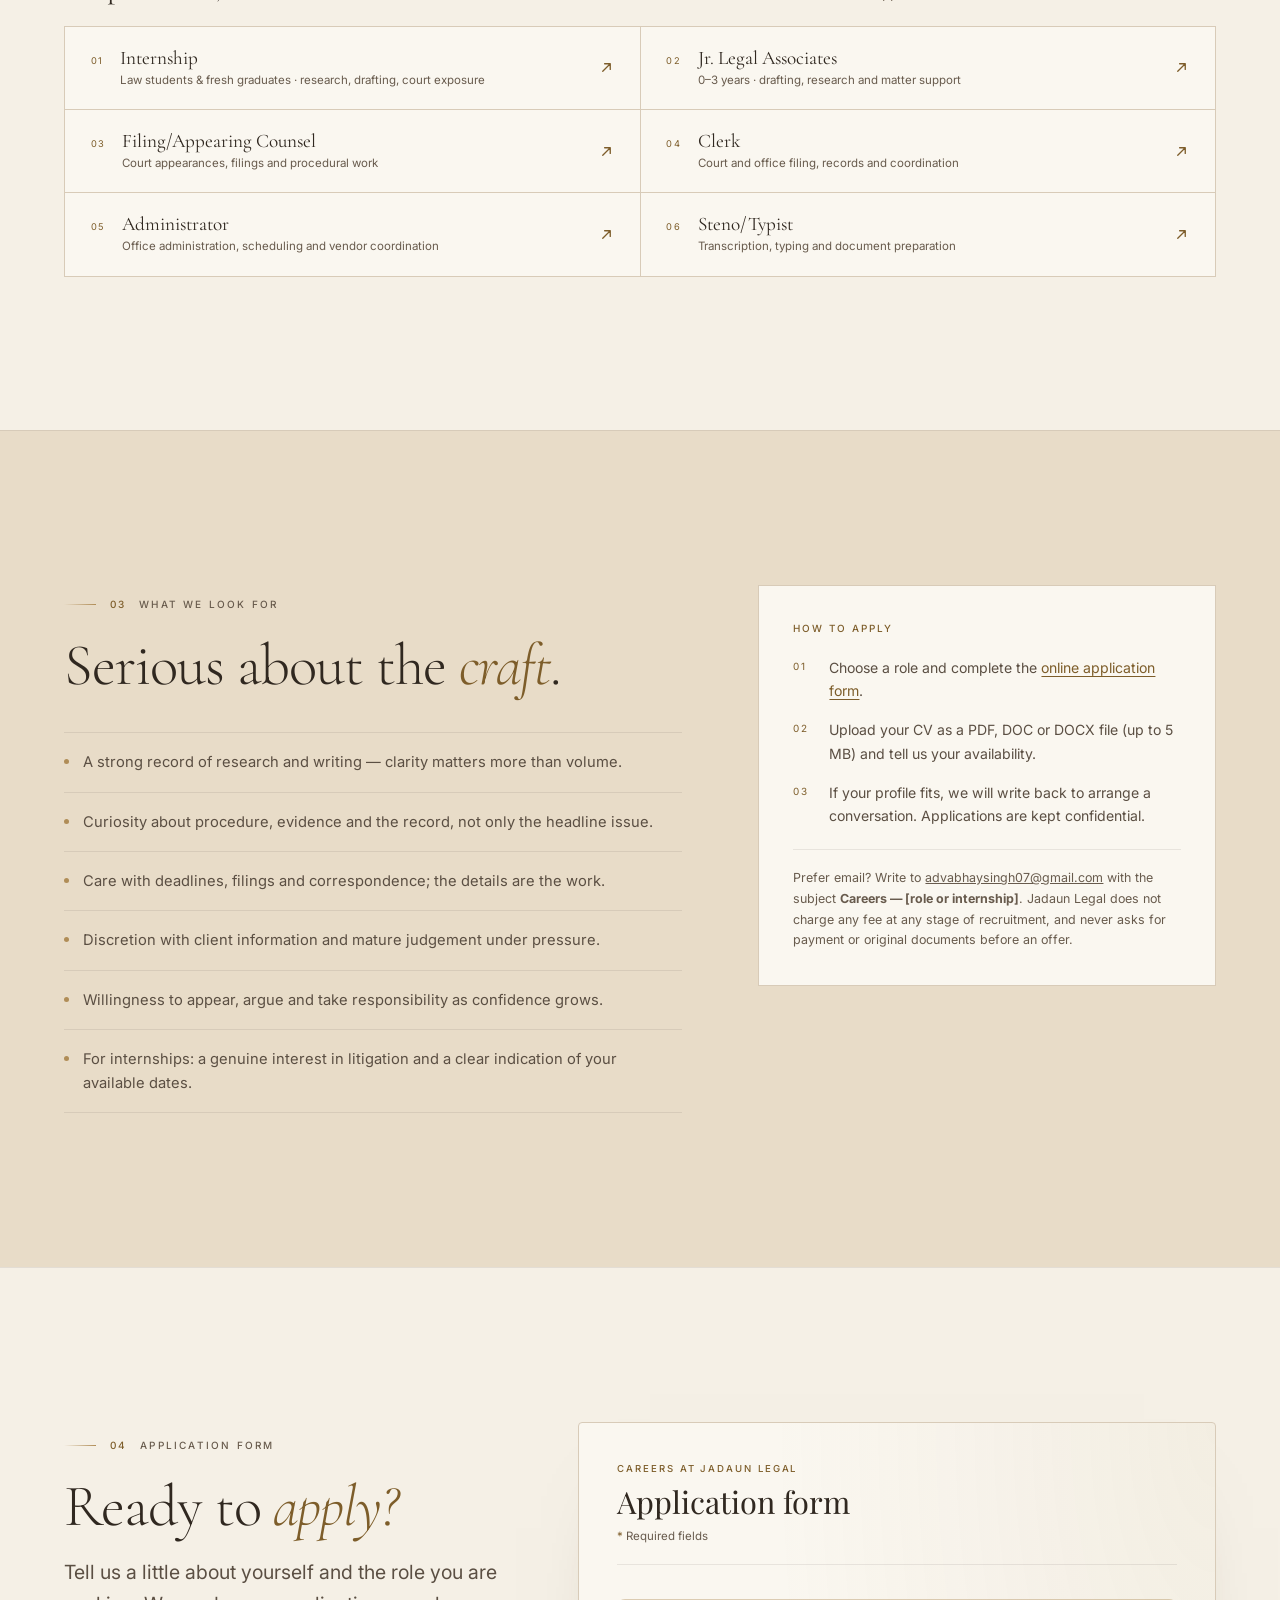
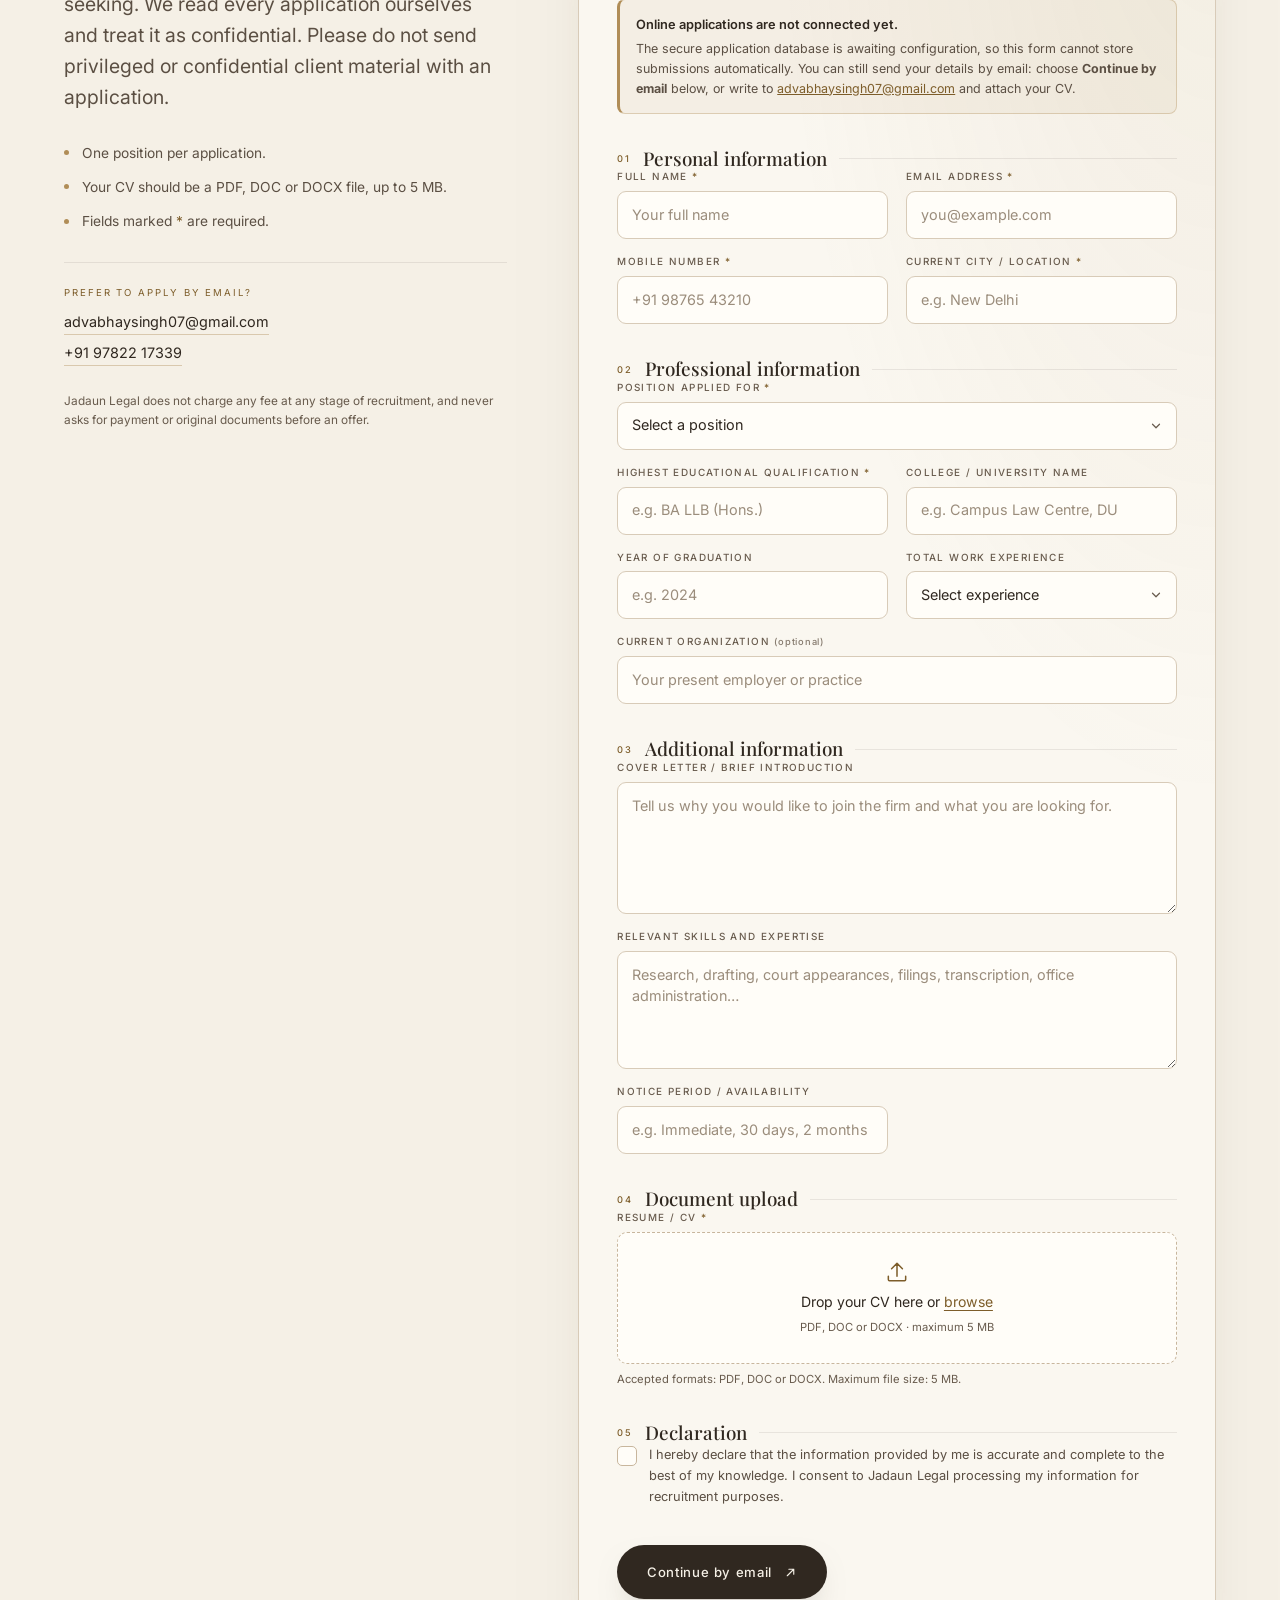
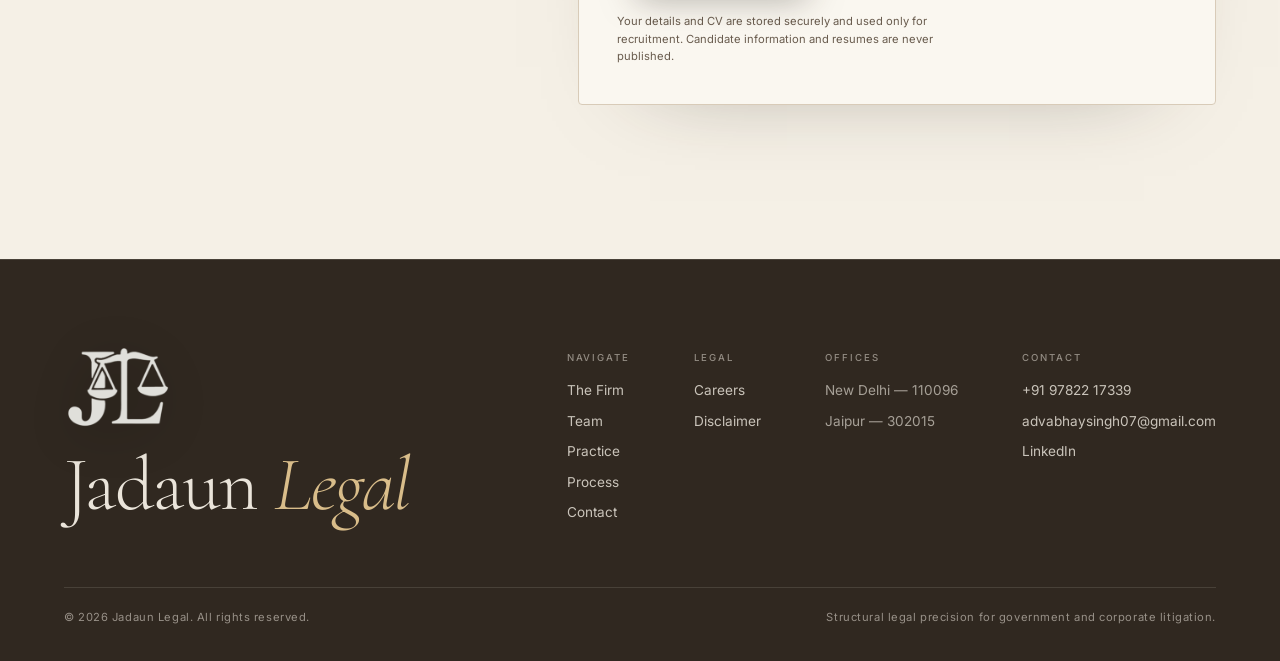
==== commit 82502705: "Add a careers application portal with form validation and Supabase backend Careers page now carries " ====
--- a/careers.html
+++ b/careers.html
@@ -3,14 +3,14 @@
 <head>
 <meta charset="utf-8">
 <meta name="viewport" content="width=device-width, initial-scale=1">
-<title>Careers — Jadaun Legal</title>
-<meta name="description" content="Careers at Jadaun Legal: experienced professionals, early careers and open applications. Send your CV and a short note to the practice in New Delhi and Jaipur.">
+<title>Careers — Build Your Career with Jadaun Legal</title>
+<meta name="description" content="Build your career with Jadaun Legal. Explore internships, legal associate, counsel, clerk, administrator and steno/typist roles in New Delhi and Jaipur, and apply through our secure application form.">
 <meta name="theme-color" content="#F5F0E6">
 <meta name="color-scheme" content="light">
 
 <meta property="og:type" content="website">
-<meta property="og:title" content="Careers — Jadaun Legal">
-<meta property="og:description" content="Build your career with Jadaun Legal. Experienced professionals, early careers and open applications.">
+<meta property="og:title" content="Careers — Build Your Career with Jadaun Legal">
+<meta property="og:description" content="Build your career with Jadaun Legal. Explore open legal and administrative roles and apply online.">
 <meta property="og:locale" content="en_IN">
 
 <link rel="icon" type="image/png" sizes="256x256" href="assets/img/favicon.png">
@@ -18,9 +18,9 @@
 
 <link rel="preconnect" href="https://fonts.googleapis.com">
 <link rel="preconnect" href="https://fonts.gstatic.com" crossorigin>
-<link href="https://fonts.googleapis.com/css2?family=Cormorant+Garamond:ital,wght@0,300;0,400;0,500;1,300;1,400&family=Inter:wght@300;400;500;600&display=swap" rel="stylesheet">
-
-<link rel="stylesheet" href="assets/css/style.css">
+<link href="https://fonts.googleapis.com/css2?family=Cormorant+Garamond:ital,wght@0,300;0,400;0,500;1,300;1,400&family=Inter:wght@300;400;500;600&family=Playfair+Display:ital,wght@0,400;0,500;0,600;1,400&display=swap" rel="stylesheet">
+
+<link rel="stylesheet" href="assets/css/style.css?v=20261104c">
 <script>
   document.documentElement.classList.replace("no-js", "js");
   try {
@@ -139,15 +139,27 @@
         <p class="pagehead__crumbs">
           <a href="index.html">Home</a> <span>/</span> Careers
         </p>
-        <h1 class="pagehead__title reveal">Build your career <em>with us</em>.</h1>
+        <h1 class="pagehead__title reveal">Build Your <em>Career</em> with Jadaun Legal</h1>
         <p class="pagehead__lead reveal" style="--d:.08s">
-          We're always looking for thoughtful, driven people to join our team. Explore the
-          areas where you could make an impact — or tell us where you'd like to contribute.
+          We welcome law graduates, aspiring legal professionals and administrative
+          candidates who want to do careful, consequential work. Explore the roles below
+          and apply through our secure application form — every application is read by
+          the firm.
         </p>
+        <div class="pagehead__cta reveal" style="--d:.14s">
+          <a class="btn btn--primary magnetic" href="#application-form">
+            Apply Now
+            <svg viewBox="0 0 16 16" aria-hidden="true"><path d="M4 12 12 4M12 4H6M12 4v6" fill="none" stroke="currentColor" stroke-width="1.4" stroke-linecap="round"/></svg>
+          </a>
+          <a class="link-arrow" href="#openings">
+            View open positions
+            <svg viewBox="0 0 16 16" aria-hidden="true"><path d="M2 8h11M9 4l4 4-4 4" fill="none" stroke="currentColor" stroke-width="1.4" stroke-linecap="round" stroke-linejoin="round"/></svg>
+          </a>
+        </div>
       </div>
       <div class="pagehead__aside" aria-hidden="true">
-        <span>Open applications</span>
-        <strong>03</strong>
+        <span>Open positions</span>
+        <strong>06</strong>
         <span>New Delhi · Jaipur</span>
       </div>
     </div>
@@ -199,13 +211,77 @@
           </div>
         </article>
       </div>
+
+      <div class="roles__head reveal" id="openings">
+        <div>
+          <p class="eyebrow"><span class="num">02</span> Current openings</p>
+          <h3>Six positions, one form.</h3>
+        </div>
+        <p>Choose the role that fits you best, then complete the application below.</p>
+      </div>
+
+      <div class="roles" aria-label="Open positions">
+        <a class="role reveal" href="#application-form" data-role="Internship" style="--d:.02s">
+          <span class="role__n">01</span>
+          <span class="role__name">Internship</span>
+          <span class="role__meta">Law students &amp; fresh graduates · research, drafting, court exposure</span>
+          <span class="role__arrow" aria-hidden="true">
+            <svg viewBox="0 0 16 16"><path d="M4 12 12 4M12 4H6M12 4v6" fill="none" stroke="currentColor" stroke-width="1.4" stroke-linecap="round"/></svg>
+          </span>
+        </a>
+
+        <a class="role reveal" href="#application-form" data-role="Jr. Legal Associates" style="--d:.05s">
+          <span class="role__n">02</span>
+          <span class="role__name">Jr. Legal Associates</span>
+          <span class="role__meta">0–3 years · drafting, research and matter support</span>
+          <span class="role__arrow" aria-hidden="true">
+            <svg viewBox="0 0 16 16"><path d="M4 12 12 4M12 4H6M12 4v6" fill="none" stroke="currentColor" stroke-width="1.4" stroke-linecap="round"/></svg>
+          </span>
+        </a>
+
+        <a class="role reveal" href="#application-form" data-role="Filing/Appearing Counsel" style="--d:.08s">
+          <span class="role__n">03</span>
+          <span class="role__name">Filing/Appearing Counsel</span>
+          <span class="role__meta">Court appearances, filings and procedural work</span>
+          <span class="role__arrow" aria-hidden="true">
+            <svg viewBox="0 0 16 16"><path d="M4 12 12 4M12 4H6M12 4v6" fill="none" stroke="currentColor" stroke-width="1.4" stroke-linecap="round"/></svg>
+          </span>
+        </a>
+
+        <a class="role reveal" href="#application-form" data-role="Clerk" style="--d:.11s">
+          <span class="role__n">04</span>
+          <span class="role__name">Clerk</span>
+          <span class="role__meta">Court and office filing, records and coordination</span>
+          <span class="role__arrow" aria-hidden="true">
+            <svg viewBox="0 0 16 16"><path d="M4 12 12 4M12 4H6M12 4v6" fill="none" stroke="currentColor" stroke-width="1.4" stroke-linecap="round"/></svg>
+          </span>
+        </a>
+
+        <a class="role reveal" href="#application-form" data-role="Administrator" style="--d:.14s">
+          <span class="role__n">05</span>
+          <span class="role__name">Administrator</span>
+          <span class="role__meta">Office administration, scheduling and vendor coordination</span>
+          <span class="role__arrow" aria-hidden="true">
+            <svg viewBox="0 0 16 16"><path d="M4 12 12 4M12 4H6M12 4v6" fill="none" stroke="currentColor" stroke-width="1.4" stroke-linecap="round"/></svg>
+          </span>
+        </a>
+
+        <a class="role reveal" href="#application-form" data-role="Steno/Typist" style="--d:.17s">
+          <span class="role__n">06</span>
+          <span class="role__name">Steno/Typist</span>
+          <span class="role__meta">Transcription, typing and document preparation</span>
+          <span class="role__arrow" aria-hidden="true">
+            <svg viewBox="0 0 16 16"><path d="M4 12 12 4M12 4H6M12 4v6" fill="none" stroke="currentColor" stroke-width="1.4" stroke-linecap="round"/></svg>
+          </span>
+        </a>
+      </div>
     </div>
   </section>
 
   <section class="section section--beige" aria-labelledby="look-heading">
     <div class="wrap careers__grid">
       <div>
-        <p class="eyebrow reveal"><span class="num">02</span> What we look for</p>
+        <p class="eyebrow reveal"><span class="num">03</span> What we look for</p>
         <h2 class="display reveal" style="--d:.06s" id="look-heading">Serious about the <em>craft</em>.</h2>
         <ul class="criteria reveal" style="--d:.12s">
           <li>A strong record of research and writing — clarity matters more than volume.</li>
@@ -221,47 +297,347 @@
         <h3 id="apply-steps-heading">How to apply</h3>
         <ol class="apply__steps">
           <li>
-            Email your CV and a short covering note to
-            <a href="mailto:advabhaysingh07@gmail.com">advabhaysingh07@gmail.com</a>.
+            Choose a role and complete the
+            <a href="#application-form">online application form</a>.
           </li>
           <li>
-            Use the subject line <strong>Careers — [role or internship]</strong> and tell us
-            your availability.
+            Upload your CV as a PDF, DOC or DOCX file (up to 5 MB) and tell us your
+            availability.
           </li>
           <li>
-            If your profile fits, we will write back to arrange a conversation. Applications
-            are kept confidential.
+            If your profile fits, we will write back to arrange a conversation.
+            Applications are kept confidential.
           </li>
         </ol>
         <p class="careers__hint">
-          We review every application ourselves. Jadaun Legal does not charge any fee at any
-          stage of recruitment, and never asks for payment or original documents before an
-          offer.
+          Prefer email? Write to
+          <a href="mailto:advabhaysingh07@gmail.com">advabhaysingh07@gmail.com</a>
+          with the subject <strong>Careers — [role or internship]</strong>. Jadaun Legal
+          does not charge any fee at any stage of recruitment, and never asks for payment
+          or original documents before an offer.
         </p>
       </aside>
     </div>
   </section>
 
-  <section class="section" aria-labelledby="apply-heading">
-    <div class="wrap">
-      <div class="apply reveal">
-        <div>
-          <h2 id="apply-heading">Ready to <em>apply?</em></h2>
+  <section class="section" id="application-form" aria-labelledby="apply-heading">
+    <div class="wrap application">
+      <div class="application__intro reveal">
+        <p class="eyebrow"><span class="num">04</span> Application form</p>
+        <h2 class="display" id="apply-heading">Ready to <em>apply?</em></h2>
+        <p class="lead">
+          Tell us a little about yourself and the role you are seeking. We read every
+          application ourselves and treat it as confidential. Please do not send
+          privileged or confidential client material with an application.
+        </p>
+
+        <ul class="application__points">
+          <li>One position per application.</li>
+          <li>Your CV should be a PDF, DOC or DOCX file, up to 5 MB.</li>
+          <li>Fields marked <span class="af-req" aria-hidden="true">*</span> are required.</li>
+        </ul>
+
+        <div class="application__contact">
+          <p>Prefer to apply by email?</p>
+          <a href="mailto:advabhaysingh07@gmail.com">advabhaysingh07@gmail.com</a>
+          <a href="tel:+919782217339">+91 97822 17339</a>
+        </div>
+
+        <p class="application__hint">
+          Jadaun Legal does not charge any fee at any stage of recruitment, and never
+          asks for payment or original documents before an offer.
+        </p>
+      </div>
+
+      <div class="application__card reveal" style="--d:.1s">
+        <form class="appform" id="applicationForm"
+              action="mailto:advabhaysingh07@gmail.com" method="post"
+              enctype="text/plain" accept-charset="UTF-8" novalidate>
+          <div class="appform__head">
+            <p class="appform__kicker">Careers at Jadaun Legal</p>
+            <h3>Application form</h3>
+            <p class="appform__required"><span aria-hidden="true">*</span> Required fields</p>
+          </div>
+
+          <noscript>
+            <p class="appform__notice">
+              The online form needs JavaScript. Please email your CV to
+              <a href="mailto:advabhaysingh07@gmail.com">advabhaysingh07@gmail.com</a>
+              with the subject <strong>Careers — [role]</strong>.
+            </p>
+          </noscript>
+
+          <div class="appform__notice" id="applicationNotice" hidden>
+            <strong>Online applications are not connected yet.</strong>
+            <p>
+              The secure application database is awaiting configuration, so this form
+              cannot store submissions automatically. You can still send your details by
+              email: choose <strong>Continue by email</strong> below, or write to
+              <a href="mailto:advabhaysingh07@gmail.com">advabhaysingh07@gmail.com</a>
+              and attach your CV.
+            </p>
+          </div>
+
+          <fieldset class="af-set">
+            <legend>
+              <span class="af-legend">
+                <span class="af-set__n">01</span> Personal information
+                <span class="af-set__line" aria-hidden="true"></span>
+              </span>
+            </legend>
+
+            <div class="af-grid">
+              <div class="af-field">
+                <label for="fullName">Full name <span class="af-req" aria-hidden="true">*</span></label>
+                <input id="fullName" name="full_name" type="text" autocomplete="name"
+                       required aria-required="true" aria-describedby="fullName-error"
+                       placeholder="Your full name">
+                <p class="af-error" id="fullName-error" hidden></p>
+              </div>
+
+              <div class="af-field">
+                <label for="email">Email address <span class="af-req" aria-hidden="true">*</span></label>
+                <input id="email" name="email" type="email" autocomplete="email"
+                       inputmode="email" required aria-required="true"
+                       aria-describedby="email-error" placeholder="you@example.com">
+                <p class="af-error" id="email-error" hidden></p>
+              </div>
+
+              <div class="af-field">
+                <label for="mobile">Mobile number <span class="af-req" aria-hidden="true">*</span></label>
+                <input id="mobile" name="mobile" type="tel" autocomplete="tel"
+                       inputmode="tel" required aria-required="true"
+                       aria-describedby="mobile-error" placeholder="+91 98765 43210">
+                <p class="af-error" id="mobile-error" hidden></p>
+              </div>
+
+              <div class="af-field">
+                <label for="city">Current city / location <span class="af-req" aria-hidden="true">*</span></label>
+                <input id="city" name="city" type="text" autocomplete="address-level2"
+                       required aria-required="true" aria-describedby="city-error"
+                       placeholder="e.g. New Delhi">
+                <p class="af-error" id="city-error" hidden></p>
+              </div>
+            </div>
+          </fieldset>
+
+          <fieldset class="af-set">
+            <legend>
+              <span class="af-legend">
+                <span class="af-set__n">02</span> Professional information
+                <span class="af-set__line" aria-hidden="true"></span>
+              </span>
+            </legend>
+
+            <div class="af-grid">
+              <div class="af-field af-field--full">
+                <label for="position">Position applied for <span class="af-req" aria-hidden="true">*</span></label>
+                <div class="af-select">
+                  <select id="position" name="position" required aria-required="true"
+                          aria-describedby="position-error">
+                    <option value="">Select a position</option>
+                    <option value="Internship">Internship</option>
+                    <option value="Jr. Legal Associates">Jr. Legal Associates</option>
+                    <option value="Filing/Appearing Counsel">Filing/Appearing Counsel</option>
+                    <option value="Clerk">Clerk</option>
+                    <option value="Administrator">Administrator</option>
+                    <option value="Steno/Typist">Steno/Typist</option>
+                  </select>
+                  <svg viewBox="0 0 16 16" aria-hidden="true"><path d="M4 6l4 4 4-4" fill="none" stroke="currentColor" stroke-width="1.4" stroke-linecap="round" stroke-linejoin="round"/></svg>
+                </div>
+                <p class="af-error" id="position-error" hidden></p>
+              </div>
+
+              <div class="af-field">
+                <label for="qualification">Highest educational qualification <span class="af-req" aria-hidden="true">*</span></label>
+                <input id="qualification" name="qualification" type="text"
+                       autocomplete="organization-title" required aria-required="true"
+                       aria-describedby="qualification-error"
+                       placeholder="e.g. BA LLB (Hons.)">
+                <p class="af-error" id="qualification-error" hidden></p>
+              </div>
+
+              <div class="af-field">
+                <label for="college">College / university name</label>
+                <input id="college" name="college" type="text" autocomplete="organization"
+                       placeholder="e.g. Campus Law Centre, DU">
+              </div>
+
+              <div class="af-field">
+                <label for="graduationYear">Year of graduation</label>
+                <input id="graduationYear" name="graduation_year" type="number"
+                       inputmode="numeric" min="1950" max="2035" step="1"
+                       aria-describedby="graduationYear-error" placeholder="e.g. 2024">
+                <p class="af-error" id="graduationYear-error" hidden></p>
+              </div>
+
+              <div class="af-field">
+                <label for="experience">Total work experience</label>
+                <div class="af-select">
+                  <select id="experience" name="experience">
+                    <option value="">Select experience</option>
+                    <option value="Fresher">Fresher</option>
+                    <option value="Less than 1 year">Less than 1 year</option>
+                    <option value="1–3 years">1–3 years</option>
+                    <option value="3–5 years">3–5 years</option>
+                    <option value="More than 5 years">More than 5 years</option>
+                  </select>
+                  <svg viewBox="0 0 16 16" aria-hidden="true"><path d="M4 6l4 4 4-4" fill="none" stroke="currentColor" stroke-width="1.4" stroke-linecap="round" stroke-linejoin="round"/></svg>
+                </div>
+              </div>
+
+              <div class="af-field af-field--full">
+                <label for="currentOrganization">Current organization <span class="af-optional">(optional)</span></label>
+                <input id="currentOrganization" name="current_organization" type="text"
+                       autocomplete="organization" placeholder="Your present employer or practice">
+              </div>
+            </div>
+          </fieldset>
+
+          <fieldset class="af-set">
+            <legend>
+              <span class="af-legend">
+                <span class="af-set__n">03</span> Additional information
+                <span class="af-set__line" aria-hidden="true"></span>
+              </span>
+            </legend>
+
+            <div class="af-grid">
+              <div class="af-field af-field--full">
+                <label for="coverLetter">Cover letter / brief introduction</label>
+                <textarea id="coverLetter" name="cover_letter" rows="5" maxlength="3000"
+                          placeholder="Tell us why you would like to join the firm and what you are looking for."></textarea>
+              </div>
+
+              <div class="af-field af-field--full">
+                <label for="skills">Relevant skills and expertise</label>
+                <textarea id="skills" name="skills" rows="4" maxlength="1500"
+                          placeholder="Research, drafting, court appearances, filings, transcription, office administration…"></textarea>
+              </div>
+
+              <div class="af-field">
+                <label for="noticePeriod">Notice period / availability</label>
+                <input id="noticePeriod" name="notice_period" type="text"
+                       placeholder="e.g. Immediate, 30 days, 2 months">
+              </div>
+            </div>
+          </fieldset>
+
+          <fieldset class="af-set">
+            <legend>
+              <span class="af-legend">
+                <span class="af-set__n">04</span> Document upload
+                <span class="af-set__line" aria-hidden="true"></span>
+              </span>
+            </legend>
+
+            <div class="af-field af-field--full">
+              <span class="af-label" id="resumeLabel">Resume / CV <span class="af-req" aria-hidden="true">*</span></span>
+              <label class="af-upload" id="resumeDrop" for="resume">
+                <input class="af-upload__input" id="resume" name="resume" type="file"
+                       accept=".pdf,.doc,.docx,application/pdf,application/msword,application/vnd.openxmlformats-officedocument.wordprocessingml.document"
+                       required aria-required="true" aria-labelledby="resumeLabel"
+                       aria-describedby="resume-help resume-error">
+                <span class="af-upload__body" aria-hidden="true">
+                  <svg class="af-upload__icon" viewBox="0 0 24 24">
+                    <path d="M12 16V4m0 0L7 9m5-5 5 5M4 16v3a1 1 0 0 0 1 1h14a1 1 0 0 0 1-1v-3"
+                          fill="none" stroke="currentColor" stroke-width="1.4"
+                          stroke-linecap="round" stroke-linejoin="round"/>
+                  </svg>
+                  <span class="af-upload__title" id="resumeTitle">Drop your CV here or <span>browse</span></span>
+                  <span class="af-upload__meta">PDF, DOC or DOCX · maximum 5 MB</span>
+                </span>
+              </label>
+
+              <div class="af-file" id="resumeFile" hidden>
+                <svg class="af-file__icon" viewBox="0 0 24 24" aria-hidden="true">
+                  <path d="M14 3H7a1 1 0 0 0-1 1v16a1 1 0 0 0 1 1h10a1 1 0 0 0 1-1V7l-4-4Z"
+                        fill="none" stroke="currentColor" stroke-width="1.4" stroke-linejoin="round"/>
+                  <path d="M14 3v4h4" fill="none" stroke="currentColor" stroke-width="1.4" stroke-linejoin="round"/>
+                </svg>
+                <span class="af-file__meta">
+                  <strong id="resumeFileName"></strong>
+                  <span id="resumeFileSize"></span>
+                </span>
+                <button type="button" class="af-file__btn" id="resumeReplace">Replace</button>
+                <button type="button" class="af-file__remove" id="resumeRemove" aria-label="Remove resume">
+                  <svg viewBox="0 0 16 16" aria-hidden="true"><path d="M4 4l8 8M12 4l-8 8" fill="none" stroke="currentColor" stroke-width="1.4" stroke-linecap="round"/></svg>
+                </button>
+              </div>
+
+              <p class="af-hint" id="resume-help">
+                Accepted formats: PDF, DOC or DOCX. Maximum file size: 5 MB.
+              </p>
+              <p class="af-error" id="resume-error" hidden></p>
+            </div>
+          </fieldset>
+
+          <fieldset class="af-set af-set--declaration">
+            <legend>
+              <span class="af-legend">
+                <span class="af-set__n">05</span> Declaration
+                <span class="af-set__line" aria-hidden="true"></span>
+              </span>
+            </legend>
+
+            <label class="af-check" for="declaration">
+              <input id="declaration" name="declaration" type="checkbox" value="yes"
+                     required aria-required="true" aria-describedby="declaration-error">
+              <span class="af-check__box" aria-hidden="true">
+                <svg viewBox="0 0 16 16"><path d="M3 8.5l3.2 3.2L13 4.5" fill="none" stroke="currentColor" stroke-width="1.8" stroke-linecap="round" stroke-linejoin="round"/></svg>
+              </span>
+              <span class="af-check__text">
+                I hereby declare that the information provided by me is accurate and
+                complete to the best of my knowledge. I consent to Jadaun Legal processing
+                my information for recruitment purposes.
+              </span>
+            </label>
+            <p class="af-error" id="declaration-error" hidden></p>
+          </fieldset>
+
+          <div class="af-honeypot" aria-hidden="true">
+            <label for="companyWebsite">Company website</label>
+            <input id="companyWebsite" name="company_website" type="text"
+                   tabindex="-1" autocomplete="off">
+          </div>
+
+          <input type="hidden" name="client_token" id="clientToken" value="">
+
+          <div class="appform__actions">
+            <button class="btn btn--primary af-submit" type="submit" id="applicationSubmit">
+              <span class="af-submit__label" data-submit-label>Submit application</span>
+              <span class="af-spinner" aria-hidden="true"></span>
+              <svg viewBox="0 0 16 16" aria-hidden="true"><path d="M4 12 12 4M12 4H6M12 4v6" fill="none" stroke="currentColor" stroke-width="1.4" stroke-linecap="round"/></svg>
+            </button>
+            <p class="appform__privacy">
+              Your details and CV are stored securely and used only for recruitment.
+              Candidate information and resumes are never published.
+            </p>
+          </div>
+
+          <div class="appform__status" id="applicationStatus" role="status" aria-live="polite" hidden>
+            <p id="applicationStatusText"></p>
+            <div class="appform__status-actions">
+              <a id="applicationStatusLink" href="mailto:advabhaysingh07@gmail.com" hidden>Open email app</a>
+              <button type="button" class="appform__copy" id="applicationCopy" hidden>Copy application details</button>
+            </div>
+          </div>
+        </form>
+
+        <div class="af-success" id="applicationSuccess" hidden tabindex="-1"
+             role="status" aria-live="polite">
+          <span class="af-success__mark" aria-hidden="true">
+            <svg viewBox="0 0 24 24"><path d="M4 12.5l5 5L20 6.5" fill="none" stroke="currentColor" stroke-width="1.6" stroke-linecap="round" stroke-linejoin="round"/></svg>
+          </span>
+          <h3>Application received</h3>
           <p>
-            Send us your CV and a short note about what you're looking for. We'd love to hear
-            from you. Please do not send confidential or privileged material with an
-            application.
+            Thank you for your interest in joining Jadaun Legal. Your application has been
+            submitted successfully. Our recruitment team will review your profile and
+            contact you if your qualifications match our requirements.
           </p>
-        </div>
-
-        <div class="apply__actions">
-          <a class="btn btn--primary magnetic"
-             href="mailto:advabhaysingh07@gmail.com?subject=Careers%20%E2%80%94%20Application">
-            Email your CV
-            <svg viewBox="0 0 16 16" aria-hidden="true"><path d="M4 12 12 4M12 4H6M12 4v6" fill="none" stroke="currentColor" stroke-width="1.4" stroke-linecap="round"/></svg>
-          </a>
-          <a class="btn btn--ghost" href="tel:+919782217339">Call the office</a>
-          <a class="apply__mail" href="mailto:advabhaysingh07@gmail.com">advabhaysingh07@gmail.com</a>
+          <button type="button" class="btn btn--ghost" id="applicationAgain">
+            Submit another application
+          </button>
         </div>
       </div>
     </div>
@@ -321,6 +697,8 @@
   </div>
 </footer>
 
-<script src="assets/js/app.js" defer></script>
+<script src="assets/js/app.js?v=20261104b" defer></script>
+<script src="assets/js/careers-config.js?v=20261104c" defer></script>
+<script src="assets/js/careers.js?v=20261104c" defer></script>
 </body>
 </html>
--- a/assets/css/style.css
+++ b/assets/css/style.css
@@ -596,8 +596,8 @@
   width: 100%;
   height: 100%;
   object-fit: cover;
-  object-position: 58% 42%;
-  filter: sepia(0.34) saturate(0.76) contrast(0.94) brightness(1.16);
+  object-position: 50% 45%;
+  filter: saturate(1.01) contrast(1.02);
 }
 .hero__art::before {
   content: "";
@@ -1955,6 +1955,658 @@
 }
 .apply__mail:hover { border-bottom-color: var(--brass-2); }
 
+/* ---------- careers: openings and application ---------- */
+
+.pagehead__cta {
+  display: flex;
+  flex-wrap: wrap;
+  align-items: center;
+  gap: 16px 28px;
+  margin-top: clamp(26px, 3.2vw, 38px);
+}
+
+.roles__head {
+  display: flex;
+  flex-wrap: wrap;
+  align-items: flex-end;
+  justify-content: space-between;
+  gap: 18px 40px;
+  margin-top: clamp(46px, 6vw, 78px);
+  padding-top: clamp(28px, 3vw, 40px);
+  border-top: 1px solid var(--line-soft);
+  scroll-margin-top: 96px;
+}
+.roles__head .eyebrow { margin-bottom: 12px; }
+.roles__head h3 {
+  margin: 0;
+  font-family: var(--serif);
+  font-size: clamp(1.6rem, 2.4vw, 2.2rem);
+  font-weight: 400;
+  line-height: 1.1;
+}
+.roles__head > p {
+  max-width: 38ch;
+  margin: 0;
+  color: var(--ink-3);
+  font-size: 0.86rem;
+  line-height: 1.6;
+}
+
+.roles {
+  display: grid;
+  grid-template-columns: repeat(2, minmax(0, 1fr));
+  margin-top: 22px;
+  border-top: 1px solid var(--tan);
+  border-left: 1px solid var(--tan);
+}
+.role {
+  display: grid;
+  grid-template-columns: auto minmax(0, 1fr) auto;
+  align-items: center;
+  gap: 2px 16px;
+  padding: 20px clamp(18px, 2vw, 26px);
+  border-right: 1px solid var(--tan);
+  border-bottom: 1px solid var(--tan);
+  background: var(--cream);
+  text-decoration: none;
+  transition: background-color 0.4s var(--ease), color 0.4s var(--ease);
+}
+.role:hover { background: #fffdf8; }
+.role__n {
+  grid-row: 1 / span 2;
+  align-self: start;
+  padding-top: 6px;
+  font-size: 0.58rem;
+  letter-spacing: 0.2em;
+  color: var(--brass-2);
+}
+.role__name {
+  font-family: var(--serif);
+  font-size: clamp(1.15rem, 1.5vw, 1.4rem);
+  line-height: 1.2;
+}
+.role__meta {
+  grid-column: 2;
+  color: var(--ink-3);
+  font-size: 0.72rem;
+  line-height: 1.5;
+}
+.role__arrow {
+  grid-column: 3;
+  grid-row: 1 / span 2;
+  color: var(--brass-2);
+  transition: transform 0.4s var(--ease), color 0.4s;
+}
+.role__arrow svg { width: 15px; height: 15px; }
+.role:hover .role__arrow { transform: translate(3px, -3px); }
+
+.application {
+  --serif-form: "Playfair Display", "Cormorant Garamond", serif;
+  display: grid;
+  grid-template-columns: minmax(0, 0.82fr) minmax(0, 1.18fr);
+  gap: clamp(34px, 5.5vw, 80px);
+  align-items: start;
+}
+.application__intro {
+  position: sticky;
+  top: 104px;
+  padding-top: 4px;
+}
+.application__intro .lead {
+  max-width: 42ch;
+  margin-top: 20px;
+  color: var(--ink-2);
+}
+.application__points {
+  display: grid;
+  gap: 12px;
+  margin: 28px 0 0;
+  padding: 0;
+  list-style: none;
+}
+.application__points li {
+  position: relative;
+  padding-left: 18px;
+  color: var(--ink-2);
+  font-size: 0.86rem;
+  line-height: 1.6;
+}
+.application__points li::before {
+  content: "";
+  position: absolute;
+  left: 0;
+  top: 0.65em;
+  width: 5px;
+  height: 5px;
+  border-radius: 50%;
+  background: var(--brass);
+}
+.application__contact {
+  display: grid;
+  gap: 6px;
+  margin-top: 30px;
+  padding-top: 22px;
+  border-top: 1px solid var(--line-soft);
+}
+.application__contact p {
+  margin: 0 0 4px;
+  font-size: 0.6rem;
+  letter-spacing: 0.2em;
+  text-transform: uppercase;
+  color: var(--brass-2);
+}
+.application__contact a {
+  width: fit-content;
+  color: var(--ink);
+  font-size: 0.9rem;
+  text-decoration: none;
+  border-bottom: 1px solid rgba(176, 141, 87, 0.4);
+  transition: color 0.35s, border-color 0.35s;
+}
+.application__contact a:hover {
+  color: var(--brass-2);
+  border-bottom-color: var(--brass-2);
+}
+.application__hint {
+  margin: 26px 0 0;
+  color: var(--ink-3);
+  font-size: 0.74rem;
+  line-height: 1.6;
+}
+.application__card {
+  position: relative;
+  padding: clamp(22px, 3vw, 42px);
+  border: 1px solid var(--tan);
+  border-radius: 4px;
+  background:
+    radial-gradient(120% 90% at 100% 0%, rgba(176, 141, 87, 0.09), transparent 58%),
+    var(--cream);
+  box-shadow: 0 34px 90px -72px rgba(48, 40, 32, 0.55);
+}
+
+.appform {
+  display: grid;
+  gap: clamp(26px, 3vw, 34px);
+}
+.appform[hidden],
+.af-success[hidden] { display: none !important; }
+.appform [hidden] { display: none !important; }
+
+.appform__head {
+  padding-bottom: 18px;
+  border-bottom: 1px solid var(--line-soft);
+}
+.appform__kicker {
+  margin: 0 0 8px;
+  font-size: 0.6rem;
+  font-weight: 500;
+  letter-spacing: 0.2em;
+  text-transform: uppercase;
+  color: var(--brass-2);
+}
+.appform__head h3 {
+  margin: 0;
+  font-family: var(--serif-form);
+  font-size: clamp(1.65rem, 2.4vw, 2.1rem);
+  font-weight: 400;
+  line-height: 1.1;
+}
+.appform__required {
+  margin: 8px 0 0;
+  color: var(--ink-3);
+  font-size: 0.72rem;
+}
+.appform__required span { color: var(--brass-2); }
+
+.appform__notice {
+  padding: 14px 16px;
+  border: 1px solid rgba(176, 141, 87, 0.35);
+  border-left: 3px solid var(--brass);
+  border-radius: 8px;
+  background: rgba(176, 141, 87, 0.08);
+}
+.appform__notice > strong {
+  display: block;
+  margin-bottom: 4px;
+  font-size: 0.8rem;
+  font-weight: 600;
+}
+.appform__notice p {
+  margin: 0;
+  color: var(--ink-2);
+  font-size: 0.78rem;
+  line-height: 1.6;
+}
+.appform__notice a { color: var(--brass-2); }
+
+.af-set {
+  display: grid;
+  gap: 16px;
+  min-width: 0;
+  margin: 0;
+  padding: 0;
+  border: 0;
+}
+.af-set legend { width: 100%; padding: 0; }
+.af-legend {
+  display: flex;
+  align-items: center;
+  gap: 12px;
+  width: 100%;
+  font-family: var(--serif-form);
+  font-size: 1.18rem;
+  font-weight: 500;
+  line-height: 1.2;
+  color: var(--ink);
+}
+.af-set__n {
+  font-family: var(--sans);
+  font-size: 0.58rem;
+  font-weight: 500;
+  letter-spacing: 0.18em;
+  color: var(--brass-2);
+}
+.af-set__line {
+  flex: 1;
+  height: 1px;
+  background: var(--line-soft);
+}
+
+.af-grid {
+  display: grid;
+  grid-template-columns: repeat(2, minmax(0, 1fr));
+  gap: 16px 18px;
+}
+.af-field {
+  display: grid;
+  align-content: start;
+  gap: 7px;
+  min-width: 0;
+}
+.af-field--full { grid-column: 1 / -1; }
+.af-field > label:not(.af-upload),
+.af-label {
+  font-size: 0.62rem;
+  font-weight: 500;
+  letter-spacing: 0.14em;
+  line-height: 1.4;
+  text-transform: uppercase;
+  color: var(--ink-3);
+}
+.af-req { color: var(--brass-2); }
+.af-optional {
+  font-size: 0.58rem;
+  letter-spacing: 0.08em;
+  text-transform: none;
+  color: var(--ink-3);
+  opacity: 0.8;
+}
+.af-field input,
+.af-field select,
+.af-field textarea {
+  width: 100%;
+  min-height: 48px;
+  padding: 12px 14px;
+  border: 1px solid var(--tan);
+  border-radius: 9px;
+  background: #fffdf8;
+  color: var(--ink);
+  font-family: var(--sans);
+  font-size: 0.9rem;
+  line-height: 1.45;
+  transition: border-color 0.35s, box-shadow 0.35s, background-color 0.35s;
+  appearance: none;
+}
+.af-field textarea {
+  min-height: 118px;
+  padding: 13px 14px;
+  resize: vertical;
+}
+.af-field input::placeholder,
+.af-field textarea::placeholder { color: #9b8d7c; }
+.af-field input:hover,
+.af-field select:hover,
+.af-field textarea:hover { border-color: #c8b69d; }
+.af-field input:focus,
+.af-field select:focus,
+.af-field textarea:focus {
+  outline: none;
+  border-color: var(--brass);
+  background: #fff;
+  box-shadow: 0 0 0 3px rgba(176, 141, 87, 0.14);
+}
+.af-field input[type="number"] { appearance: textfield; }
+.af-field input[type="number"]::-webkit-outer-spin-button,
+.af-field input[type="number"]::-webkit-inner-spin-button {
+  appearance: none;
+  margin: 0;
+}
+.af-field.is-invalid input,
+.af-field.is-invalid select,
+.af-field.is-invalid textarea {
+  border-color: #a4503f;
+  background: #fdf8f6;
+  box-shadow: 0 0 0 3px rgba(164, 80, 63, 0.1);
+}
+.af-select { position: relative; }
+.af-select select { padding-right: 42px; cursor: pointer; }
+.af-select > svg {
+  position: absolute;
+  top: 50%;
+  right: 14px;
+  width: 14px;
+  height: 14px;
+  transform: translateY(-50%);
+  color: var(--ink-3);
+  pointer-events: none;
+}
+.af-error {
+  margin: 0;
+  color: #8f3f31;
+  font-size: 0.72rem;
+  line-height: 1.45;
+}
+.af-hint {
+  margin: 0;
+  color: var(--ink-3);
+  font-size: 0.7rem;
+  line-height: 1.5;
+}
+
+.af-upload {
+  position: relative;
+  display: grid;
+  place-items: center;
+  padding: 26px 20px;
+  border: 1px dashed #c8b69d;
+  border-radius: 10px;
+  background: #fffdf8;
+  text-align: center;
+  text-transform: none;
+  letter-spacing: 0;
+  cursor: pointer;
+  transition: border-color 0.35s, background-color 0.35s, box-shadow 0.35s;
+}
+.af-upload:hover,
+.af-upload:focus-within,
+.af-upload.is-dragover {
+  border-color: var(--brass);
+  background: #fff;
+  box-shadow: 0 0 0 3px rgba(176, 141, 87, 0.12);
+}
+.af-upload.is-invalid { border-color: #a4503f; background: #fdf8f6; }
+.af-field input.af-upload__input {
+  position: absolute;
+  width: 1px;
+  height: 1px;
+  min-height: 0;
+  padding: 0;
+  border: 0;
+  background: transparent;
+  opacity: 0;
+  pointer-events: none;
+}
+.af-upload__body {
+  display: grid;
+  justify-items: center;
+  gap: 7px;
+  pointer-events: none;
+}
+.af-upload__icon {
+  width: 26px;
+  height: 26px;
+  color: var(--brass-2);
+}
+.af-upload__title {
+  color: var(--ink);
+  font-size: 0.88rem;
+  line-height: 1.4;
+}
+.af-upload__title span {
+  color: var(--brass-2);
+  text-decoration: underline;
+  text-underline-offset: 3px;
+}
+.af-upload__meta {
+  color: var(--ink-3);
+  font-size: 0.7rem;
+}
+.af-upload.has-file { padding: 14px 18px; }
+.af-upload.has-file .af-upload__icon { display: none; }
+.af-upload.has-file .af-upload__title { font-size: 0.78rem; }
+.af-upload.has-file .af-upload__meta { display: none; }
+
+.af-file {
+  display: flex;
+  align-items: center;
+  gap: 12px;
+  padding: 12px 14px;
+  border: 1px solid var(--tan);
+  border-radius: 9px;
+  background: #f8f3e9;
+}
+.af-file__icon {
+  flex: none;
+  width: 22px;
+  height: 22px;
+  color: var(--brass-2);
+}
+.af-file__meta {
+  display: grid;
+  gap: 2px;
+  min-width: 0;
+}
+.af-file__meta strong {
+  font-size: 0.8rem;
+  font-weight: 500;
+  line-height: 1.35;
+  overflow-wrap: anywhere;
+}
+.af-file__meta span { color: var(--ink-3); font-size: 0.68rem; }
+.af-file__btn {
+  margin-left: auto;
+  padding: 6px 12px;
+  border: 1px solid var(--tan);
+  border-radius: 999px;
+  background: transparent;
+  color: var(--ink-2);
+  font-family: var(--sans);
+  font-size: 0.68rem;
+  letter-spacing: 0.06em;
+  cursor: pointer;
+  transition: border-color 0.35s, color 0.35s, background-color 0.35s;
+}
+.af-file__btn:hover {
+  border-color: var(--brass);
+  color: var(--brass-2);
+  background: rgba(176, 141, 87, 0.08);
+}
+.af-file__remove {
+  display: grid;
+  place-items: center;
+  width: 30px;
+  height: 30px;
+  padding: 0;
+  border: 0;
+  border-radius: 50%;
+  background: transparent;
+  color: var(--ink-3);
+  cursor: pointer;
+  transition: background-color 0.35s, color 0.35s;
+}
+.af-file__remove:hover {
+  background: rgba(164, 80, 63, 0.1);
+  color: #8f3f31;
+}
+.af-file__remove svg { width: 13px; height: 13px; }
+
+.af-set--declaration { gap: 12px; }
+.af-check {
+  display: grid;
+  grid-template-columns: 20px minmax(0, 1fr);
+  gap: 12px;
+  align-items: start;
+  cursor: pointer;
+}
+.af-check input {
+  position: absolute;
+  width: 1px;
+  height: 1px;
+  opacity: 0;
+}
+.af-check__box {
+  display: grid;
+  place-items: center;
+  width: 20px;
+  height: 20px;
+  margin-top: 2px;
+  border: 1px solid #c8b69d;
+  border-radius: 5px;
+  background: #fffdf8;
+  transition: background-color 0.3s, border-color 0.3s, box-shadow 0.3s;
+}
+.af-check__box svg {
+  width: 12px;
+  height: 12px;
+  color: var(--cream);
+  opacity: 0;
+  transform: scale(0.6);
+  transition: opacity 0.25s, transform 0.25s;
+}
+.af-check input:checked + .af-check__box {
+  border-color: var(--brass);
+  background: var(--brass);
+}
+.af-check input:checked + .af-check__box svg { opacity: 1; transform: scale(1); }
+.af-check input:focus-visible + .af-check__box {
+  outline: 1px solid var(--brass-2);
+  outline-offset: 3px;
+}
+.af-check.is-invalid .af-check__box { border-color: #a4503f; }
+.af-check__text {
+  color: var(--ink-2);
+  font-size: 0.8rem;
+  line-height: 1.65;
+}
+
+.af-honeypot {
+  position: absolute;
+  left: -9999px;
+  width: 1px;
+  height: 1px;
+  overflow: hidden;
+}
+
+.appform__actions {
+  display: grid;
+  gap: 14px;
+  justify-items: start;
+  padding-top: 4px;
+}
+.appform__actions .btn { min-width: 210px; }
+.appform__privacy {
+  max-width: 52ch;
+  margin: 0;
+  color: var(--ink-3);
+  font-size: 0.7rem;
+  line-height: 1.55;
+}
+.af-submit[disabled] {
+  opacity: 0.72;
+  cursor: wait;
+  pointer-events: none;
+}
+.af-spinner {
+  display: none;
+  width: 15px;
+  height: 15px;
+  border: 2px solid rgba(250, 247, 240, 0.35);
+  border-top-color: var(--cream);
+  border-radius: 50%;
+  animation: af-spin 0.7s linear infinite;
+}
+.af-submit.is-loading .af-spinner { display: block; }
+.af-submit.is-loading > svg { display: none; }
+@keyframes af-spin { to { transform: rotate(360deg); } }
+
+.appform__status {
+  padding: 14px 16px;
+  border: 1px solid var(--tan);
+  border-left: 3px solid var(--brass);
+  border-radius: 8px;
+  background: #fffdf8;
+  color: var(--ink-2);
+  font-size: 0.82rem;
+  line-height: 1.6;
+}
+.appform__status p { margin: 0; }
+.appform__status.is-error {
+  border-color: rgba(164, 80, 63, 0.3);
+  border-left-color: #a4503f;
+  background: #fdf6f4;
+  color: #7c3529;
+}
+.appform__status.is-notice {
+  border-color: rgba(176, 141, 87, 0.35);
+  border-left-color: var(--brass);
+  background: rgba(176, 141, 87, 0.08);
+}
+.appform__status-actions {
+  display: flex;
+  flex-wrap: wrap;
+  align-items: center;
+  gap: 10px 18px;
+  margin-top: 10px;
+}
+.appform__status-actions a,
+.appform__copy {
+  width: fit-content;
+  padding: 0;
+  border: 0;
+  background: transparent;
+  color: var(--brass-2);
+  font-family: var(--sans);
+  font-size: 0.78rem;
+  font-weight: 500;
+  text-decoration: underline;
+  text-underline-offset: 3px;
+  cursor: pointer;
+}
+.appform__status-actions a:hover,
+.appform__copy:hover { color: var(--brass-3); }
+
+.af-success {
+  display: grid;
+  justify-items: start;
+  gap: 14px;
+  padding: clamp(8px, 1.5vw, 18px) 0;
+}
+.af-success:focus { outline: none; }
+.af-success__mark {
+  display: grid;
+  place-items: center;
+  width: 52px;
+  height: 52px;
+  border-radius: 50%;
+  background: rgba(176, 141, 87, 0.14);
+  color: var(--brass-2);
+}
+.af-success__mark svg { width: 24px; height: 24px; }
+.af-success h3 {
+  margin: 0;
+  font-family: var(--serif-form);
+  font-size: clamp(1.7rem, 2.6vw, 2.2rem);
+  font-weight: 400;
+  line-height: 1.1;
+}
+.af-success p {
+  max-width: 52ch;
+  margin: 0;
+  color: var(--ink-2);
+  font-size: 0.92rem;
+  line-height: 1.7;
+}
+
 /* ---------- responsive ---------- */
 
 @media (max-width: 1180px) {
@@ -1974,6 +2626,8 @@
   .tracks { grid-template-columns: repeat(2, minmax(0, 1fr)); }
   .track:nth-child(3) { grid-column: 1 / -1; }
   .apply { grid-template-columns: 1fr; }
+  .application { grid-template-columns: minmax(0, 1fr); }
+  .application__intro { position: static; }
 }
 
 @media (max-width: 560px) {
@@ -2027,6 +2681,7 @@
   .legal__toc a { padding: 4px 0; border-bottom: 0; }
 
   .careers__grid { grid-template-columns: 1fr; }
+  .roles { grid-template-columns: minmax(0, 1fr); }
 
   .firm__grid,
   .founder__grid,
@@ -2064,6 +2719,16 @@
   .track:nth-child(3) { grid-column: auto; }
   .apply__actions { justify-items: stretch; }
   .apply__actions .btn { width: 100%; }
+  .pagehead__cta { align-items: flex-start; }
+  .pagehead__cta .btn { width: 100%; }
+  .af-grid { grid-template-columns: minmax(0, 1fr); }
+  .af-field--full { grid-column: auto; }
+  .application__card { padding: 22px 16px; }
+  .roles__head { align-items: flex-start; }
+  .appform__actions .btn { width: 100%; }
+  .af-file { flex-wrap: wrap; }
+  .af-file__btn { margin-left: 0; }
+  .af-file__remove { margin-left: auto; }
   .steps { grid-template-columns: minmax(0, 1fr); }
   .step,
   .step:nth-child(2n),
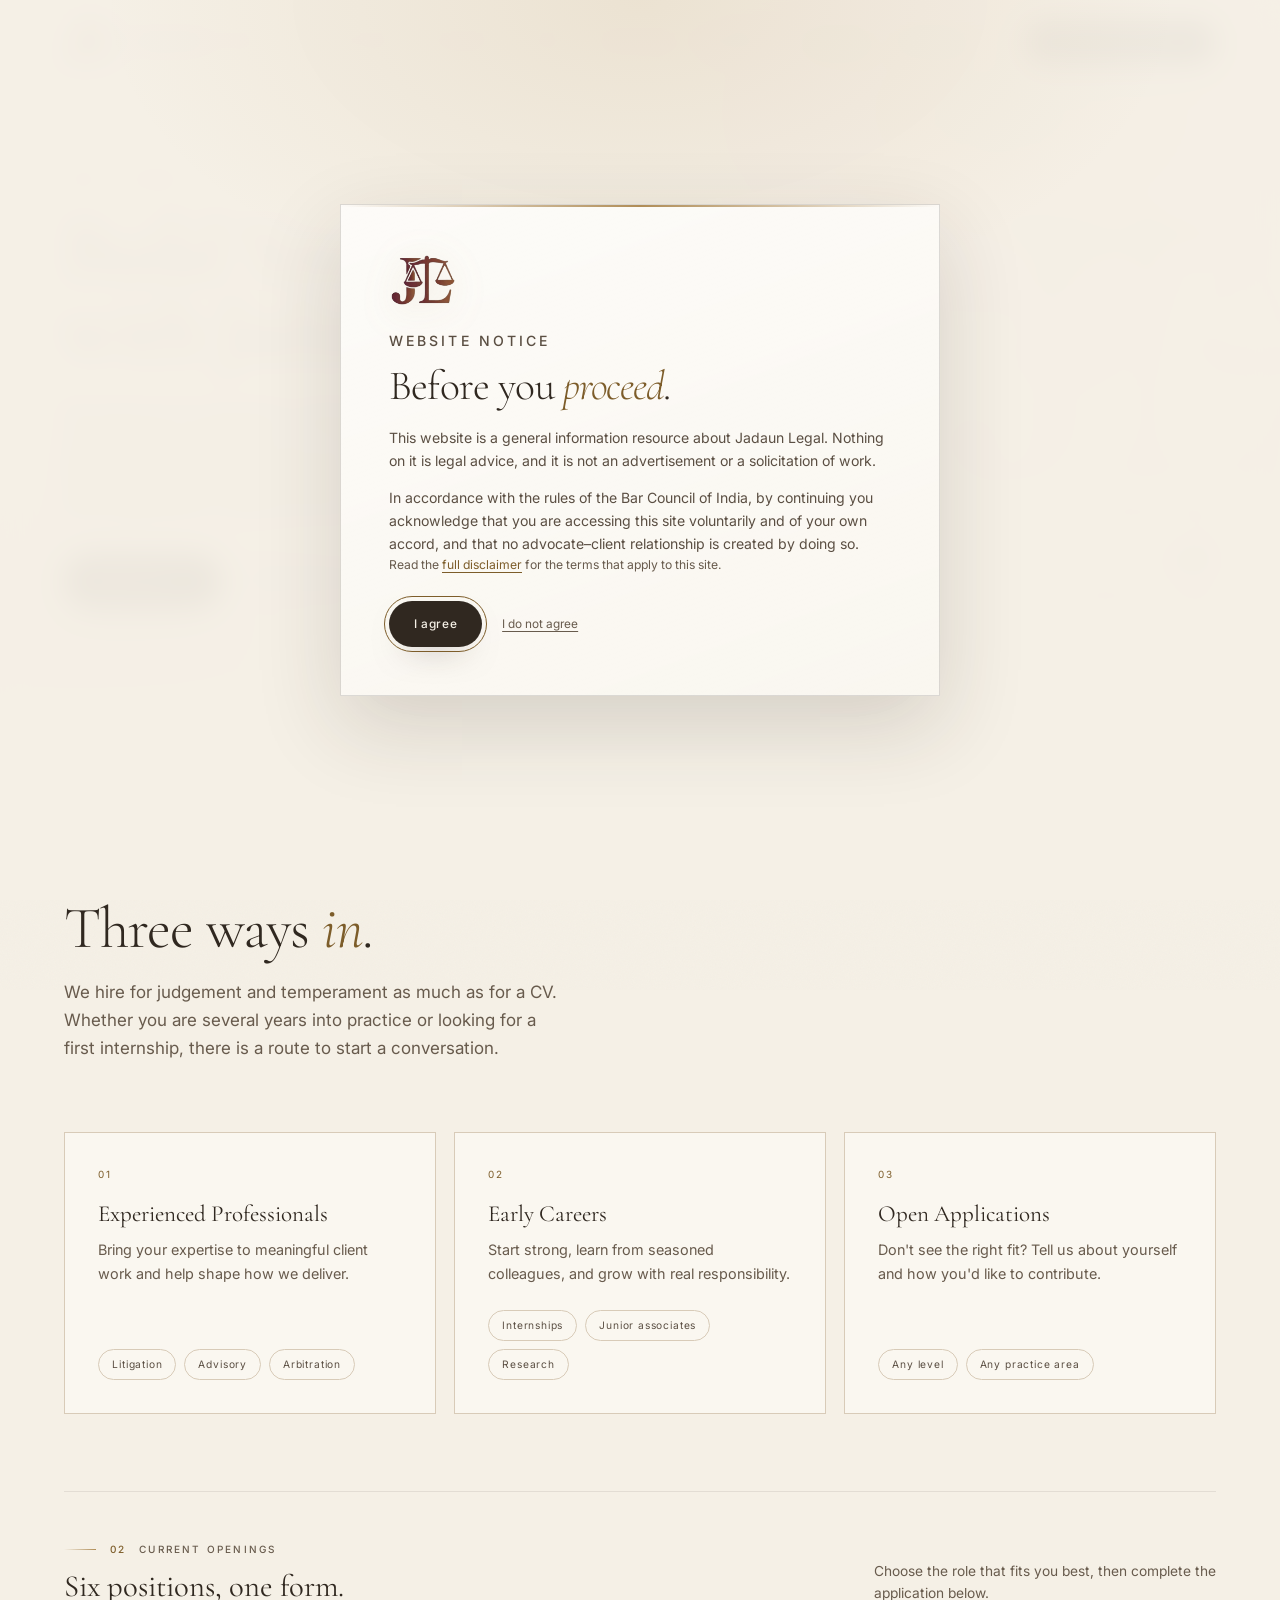
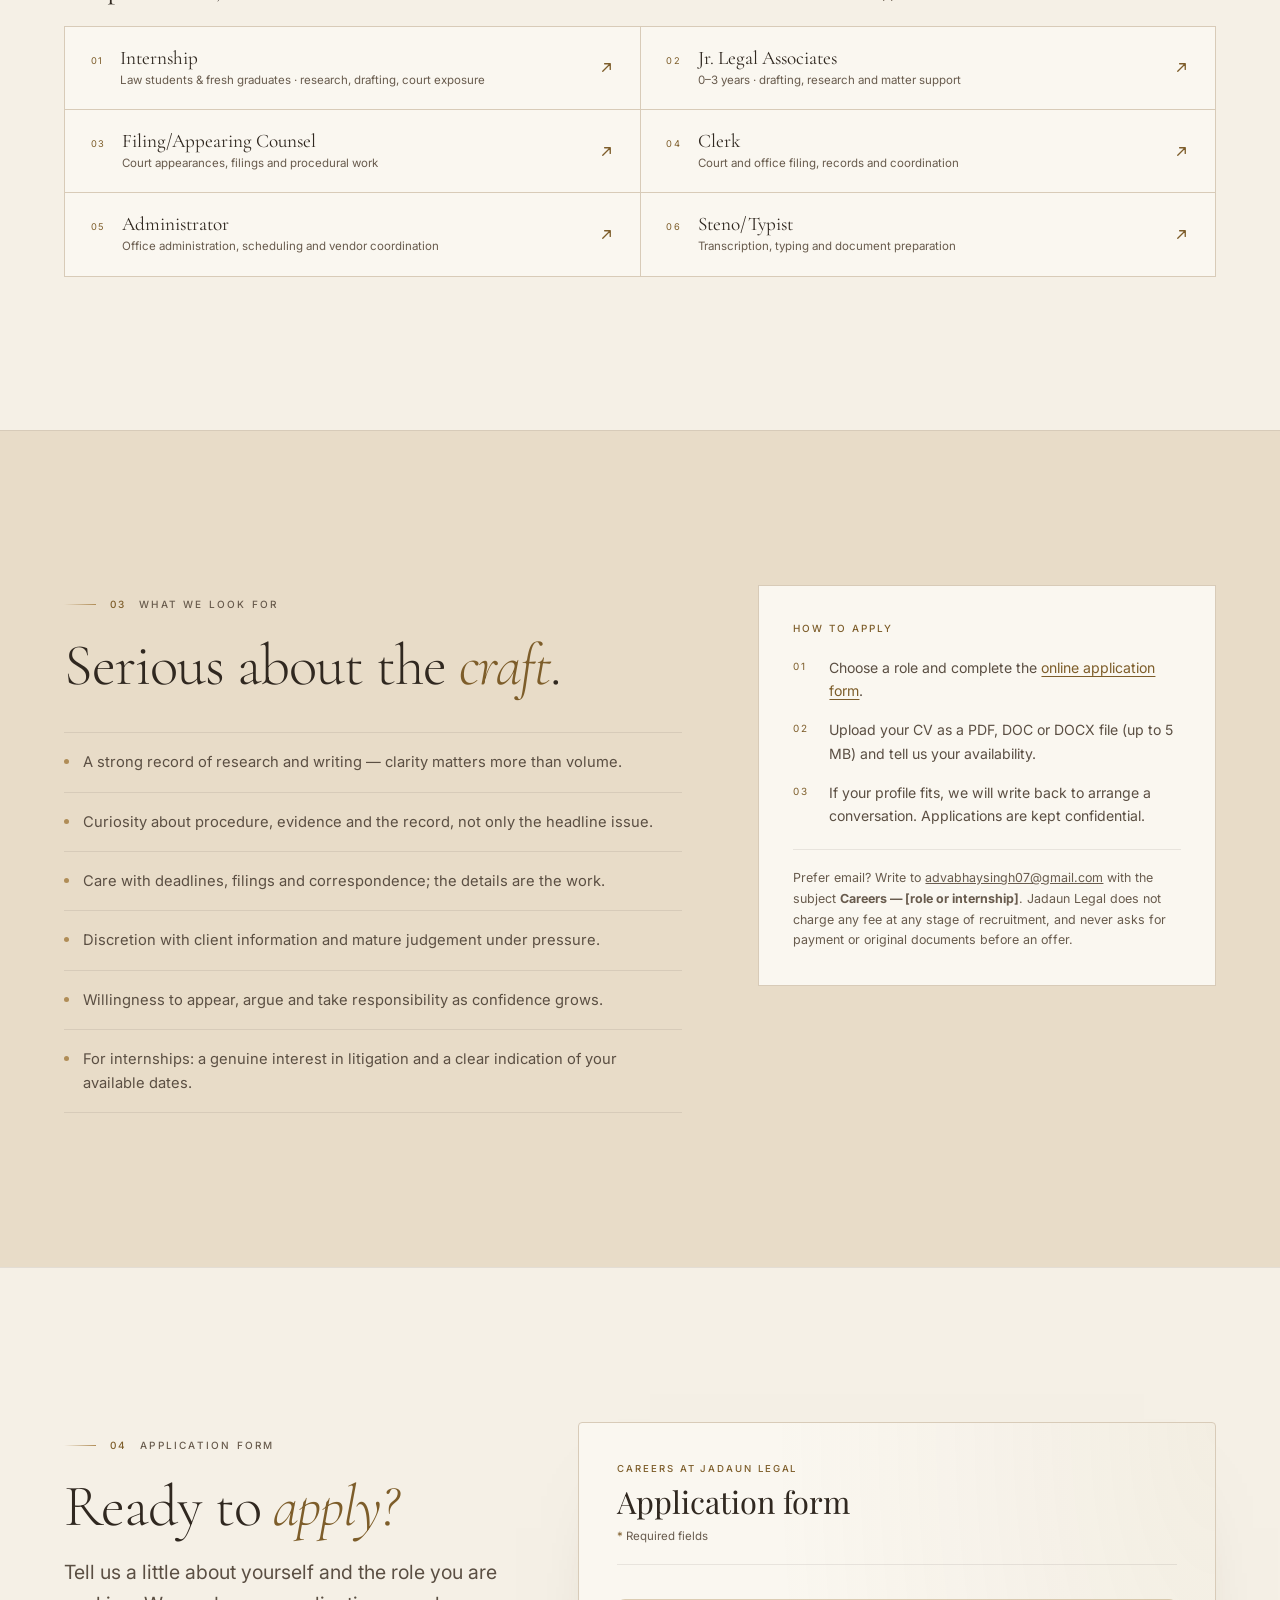
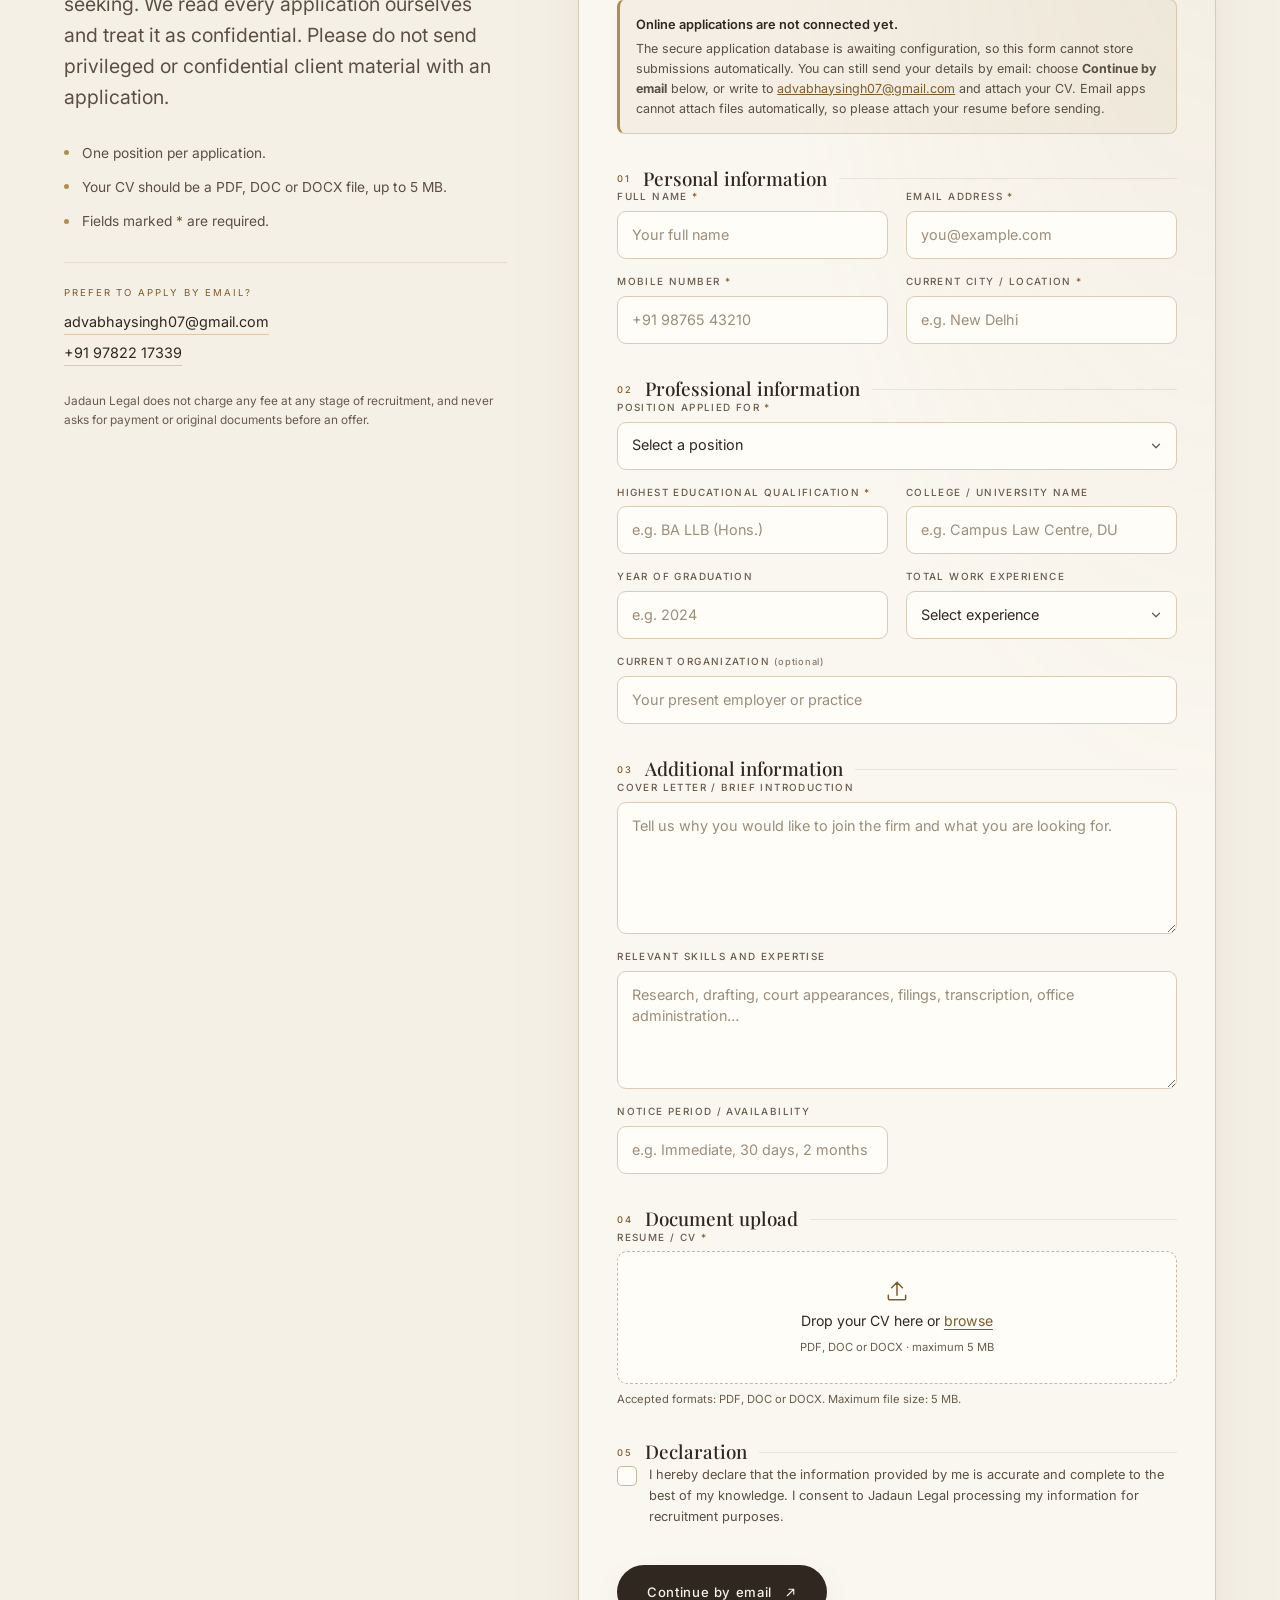
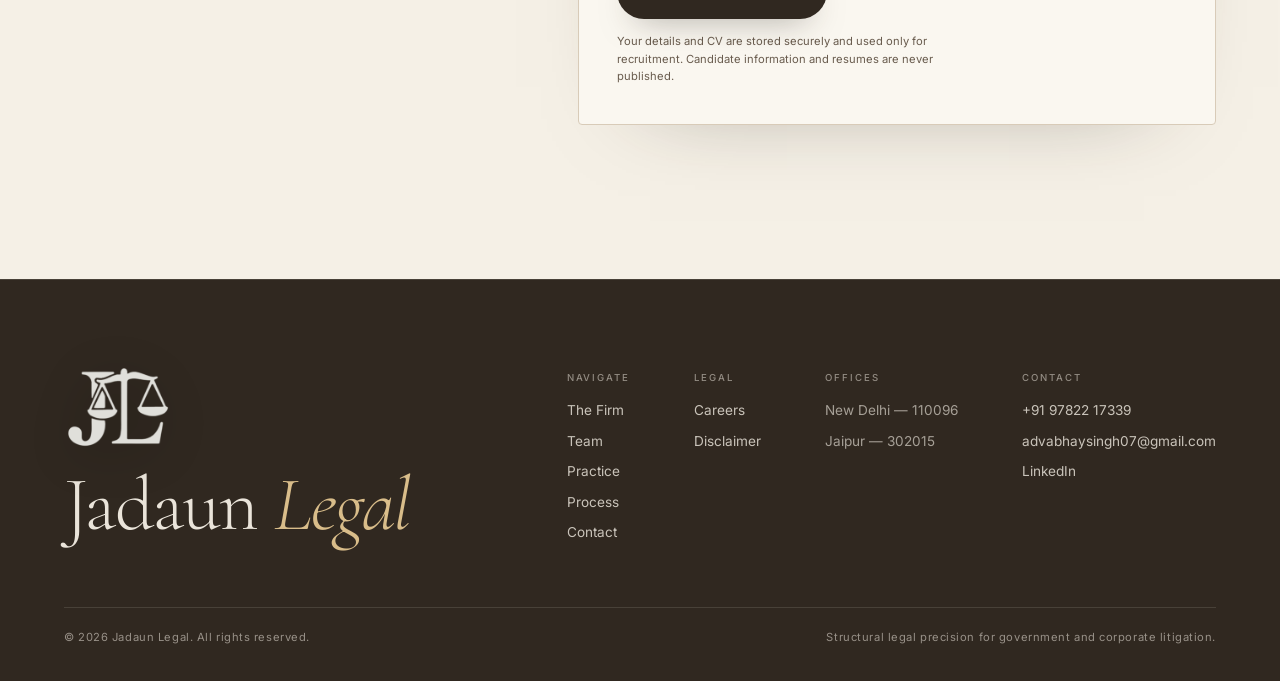
==== commit 8c0e8c65: "Attach the candidate's CV to recruitment emails" ====
--- a/careers.html
+++ b/careers.html
@@ -20,7 +20,7 @@
 <link rel="preconnect" href="https://fonts.gstatic.com" crossorigin>
 <link href="https://fonts.googleapis.com/css2?family=Cormorant+Garamond:ital,wght@0,300;0,400;0,500;1,300;1,400&family=Inter:wght@300;400;500;600&family=Playfair+Display:ital,wght@0,400;0,500;0,600;1,400&display=swap" rel="stylesheet">
 
-<link rel="stylesheet" href="assets/css/style.css?v=20261104c">
+<link rel="stylesheet" href="assets/css/style.css?v=20261105a">
 <script>
   document.documentElement.classList.replace("no-js", "js");
   try {
@@ -374,7 +374,8 @@
               cannot store submissions automatically. You can still send your details by
               email: choose <strong>Continue by email</strong> below, or write to
               <a href="mailto:advabhaysingh07@gmail.com">advabhaysingh07@gmail.com</a>
-              and attach your CV.
+              and attach your CV. Email apps cannot attach files automatically, so please
+              attach your resume before sending.
             </p>
           </div>
 
@@ -699,6 +700,6 @@
 
 <script src="assets/js/app.js?v=20261104b" defer></script>
 <script src="assets/js/careers-config.js?v=20261104c" defer></script>
-<script src="assets/js/careers.js?v=20261104c" defer></script>
+<script src="assets/js/careers.js?v=20261105a" defer></script>
 </body>
 </html>
--- a/assets/css/style.css
+++ b/assets/css/style.css
@@ -2312,6 +2312,10 @@
   font-size: 0.7rem;
   line-height: 1.5;
 }
+.af-hint.is-ok {
+  color: var(--brass-2);
+  font-weight: 500;
+}
 
 .af-upload {
   position: relative;
@@ -2726,9 +2730,16 @@
   .application__card { padding: 22px 16px; }
   .roles__head { align-items: flex-start; }
   .appform__actions .btn { width: 100%; }
-  .af-file { flex-wrap: wrap; }
-  .af-file__btn { margin-left: 0; }
-  .af-file__remove { margin-left: auto; }
+  .af-file {
+    display: grid;
+    grid-template-columns: 22px minmax(0, 1fr) auto;
+    align-items: center;
+    gap: 8px 12px;
+  }
+  .af-file__icon { grid-column: 1; grid-row: 1; }
+  .af-file__meta { grid-column: 2 / -1; grid-row: 1; }
+  .af-file__btn { grid-column: 2; grid-row: 2; margin-left: 0; justify-self: start; }
+  .af-file__remove { grid-column: 3; grid-row: 2; margin-left: 0; }
   .steps { grid-template-columns: minmax(0, 1fr); }
   .step,
   .step:nth-child(2n),
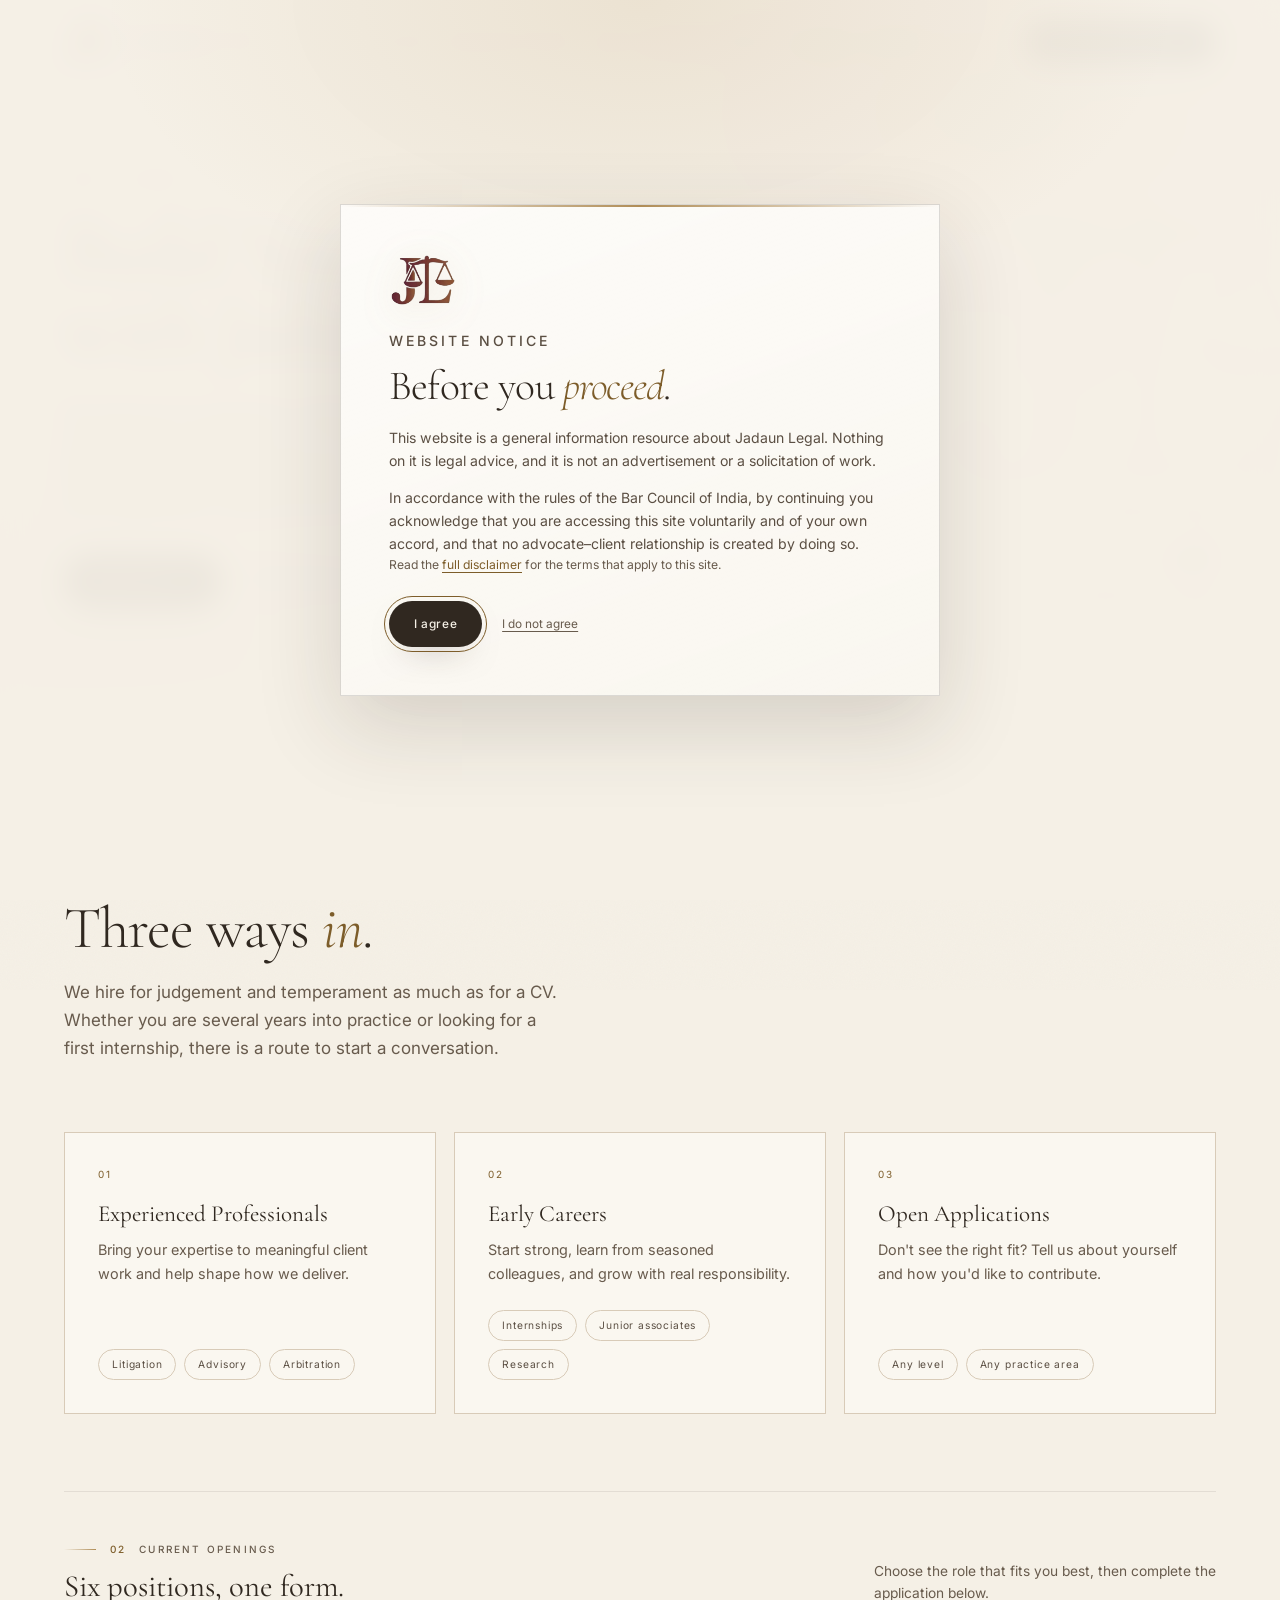
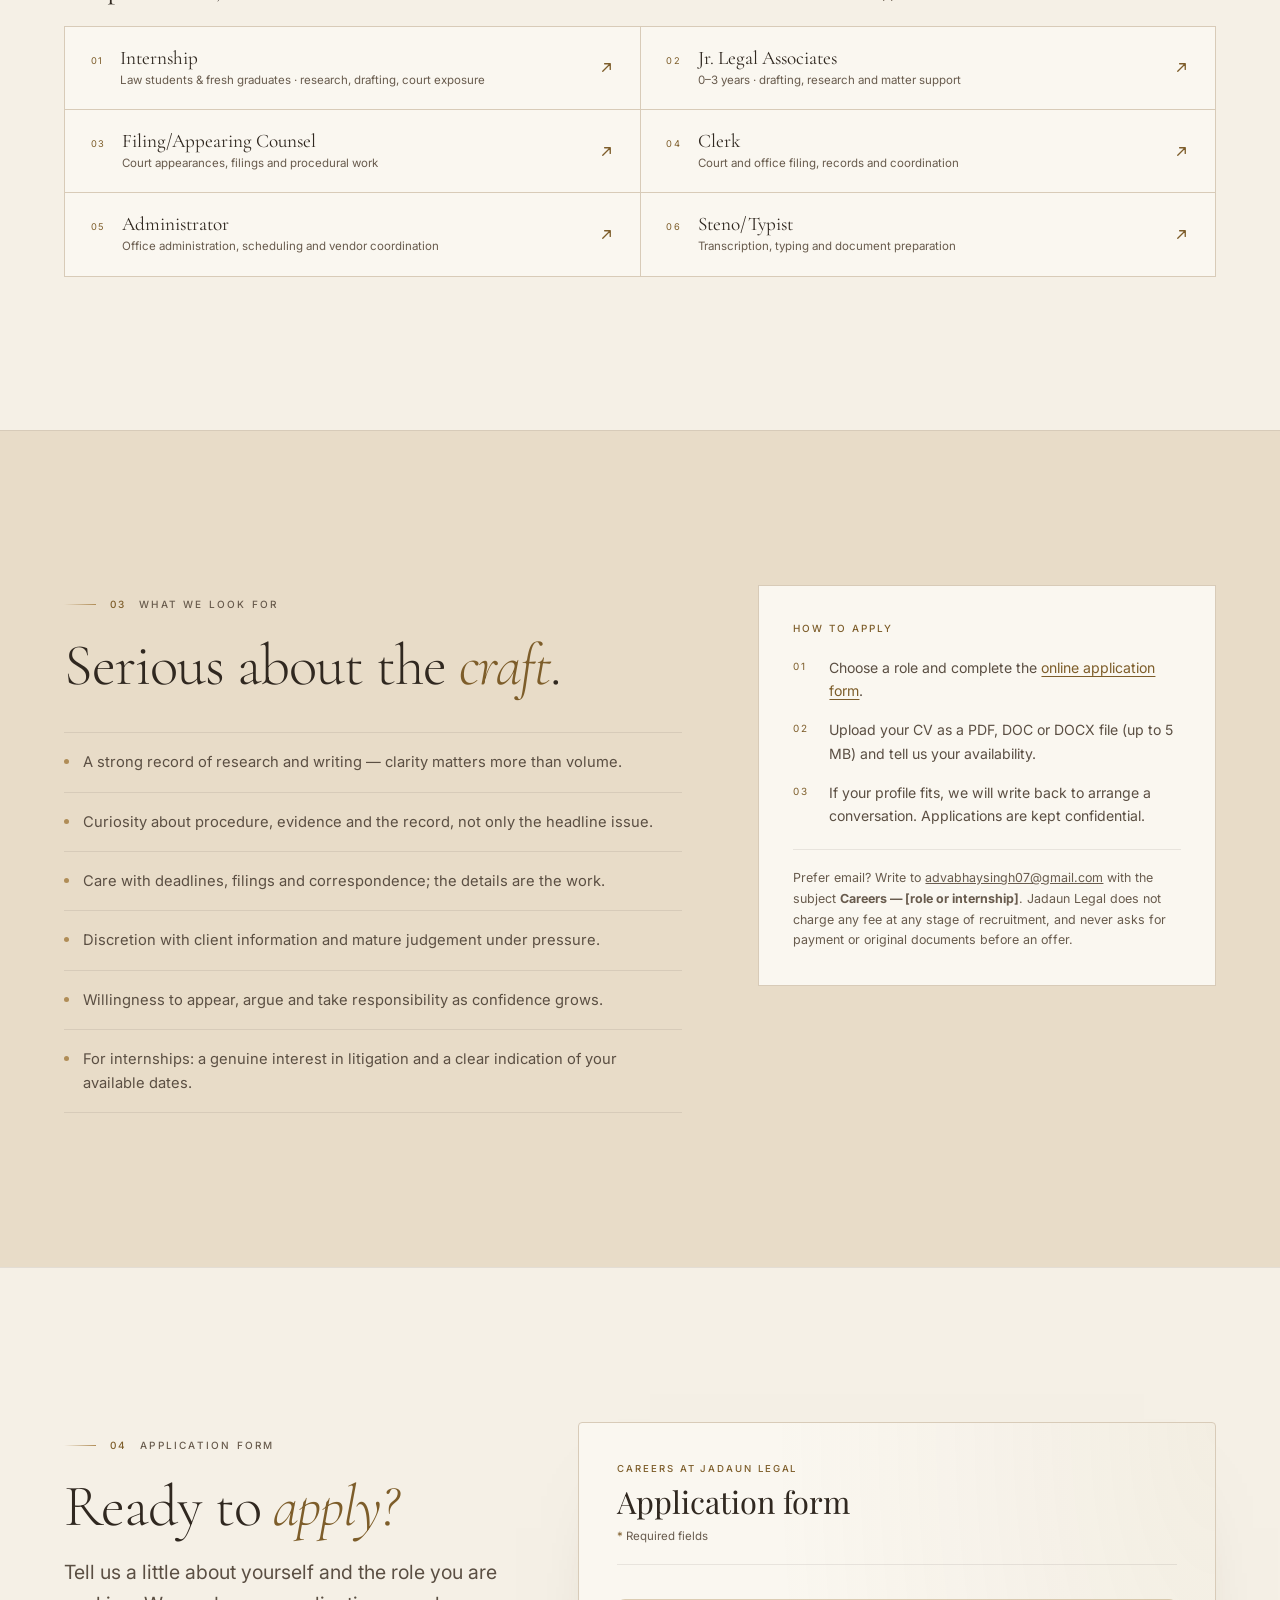
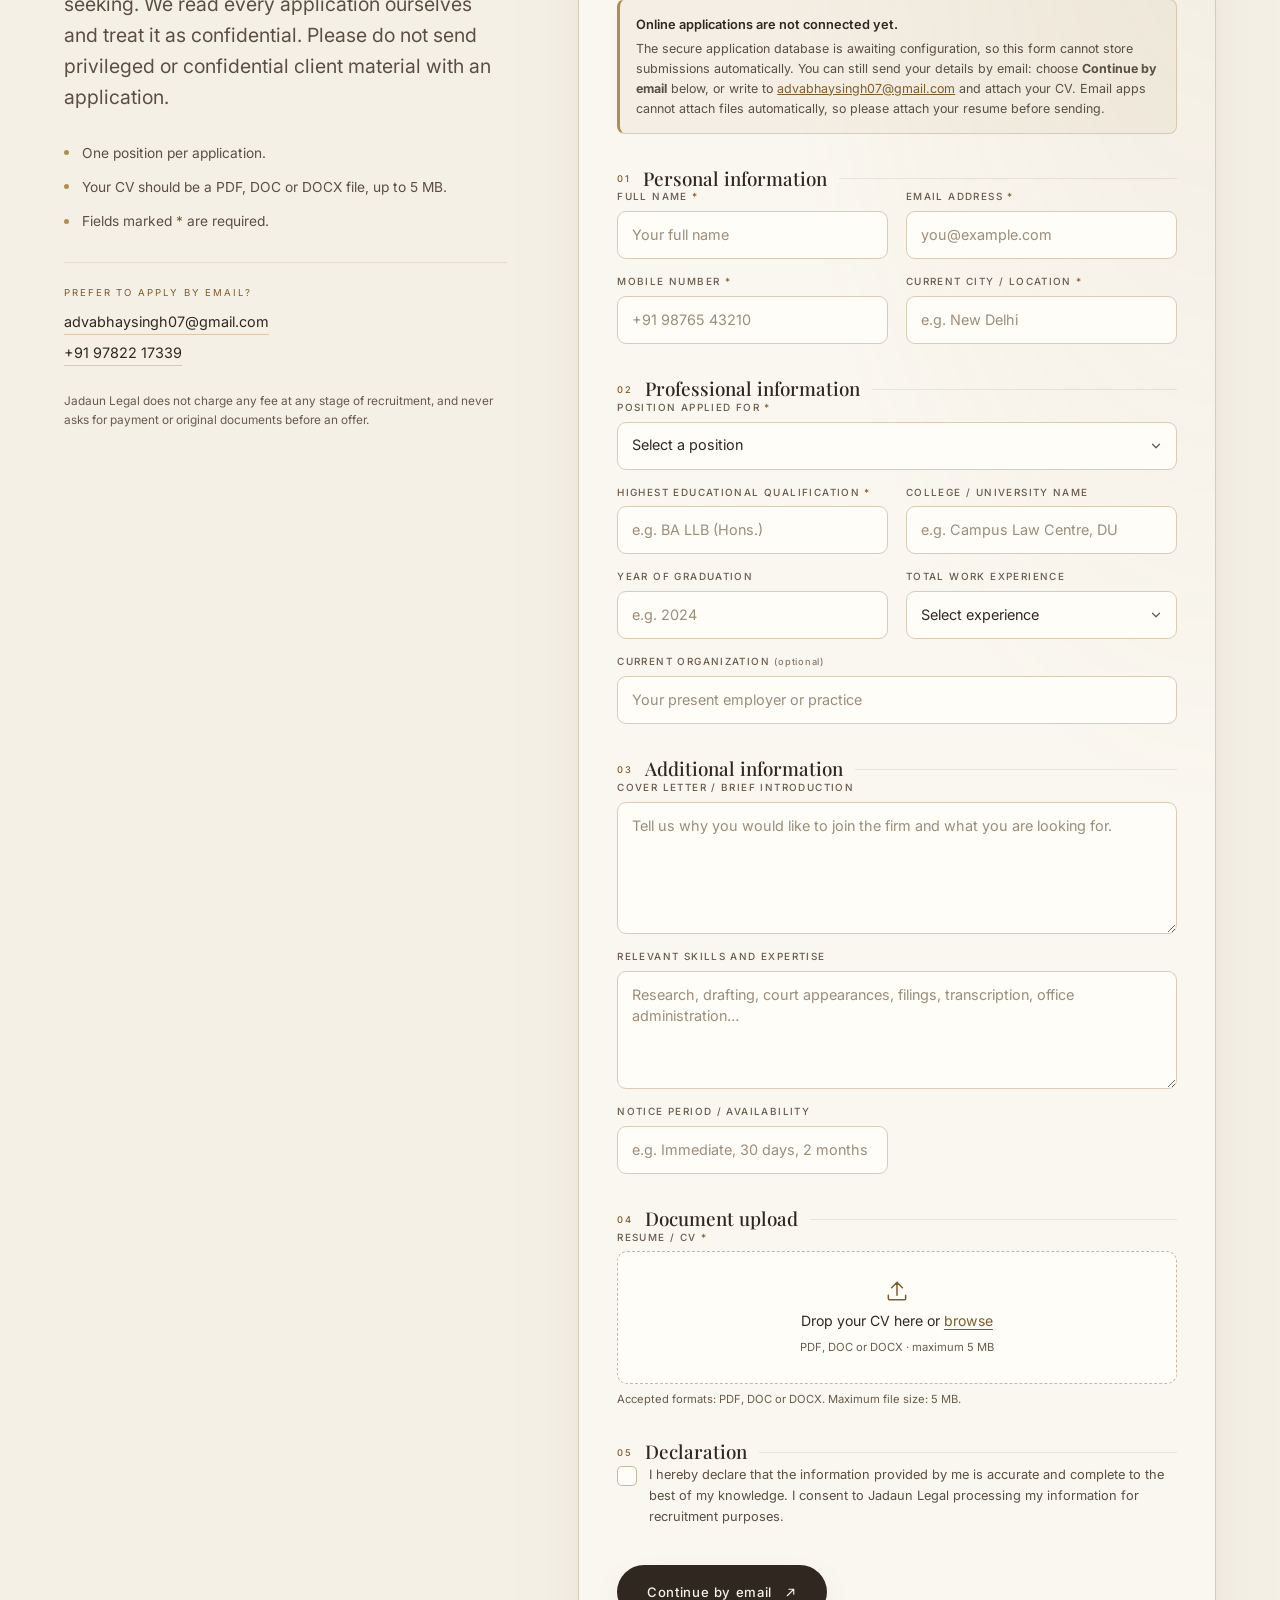
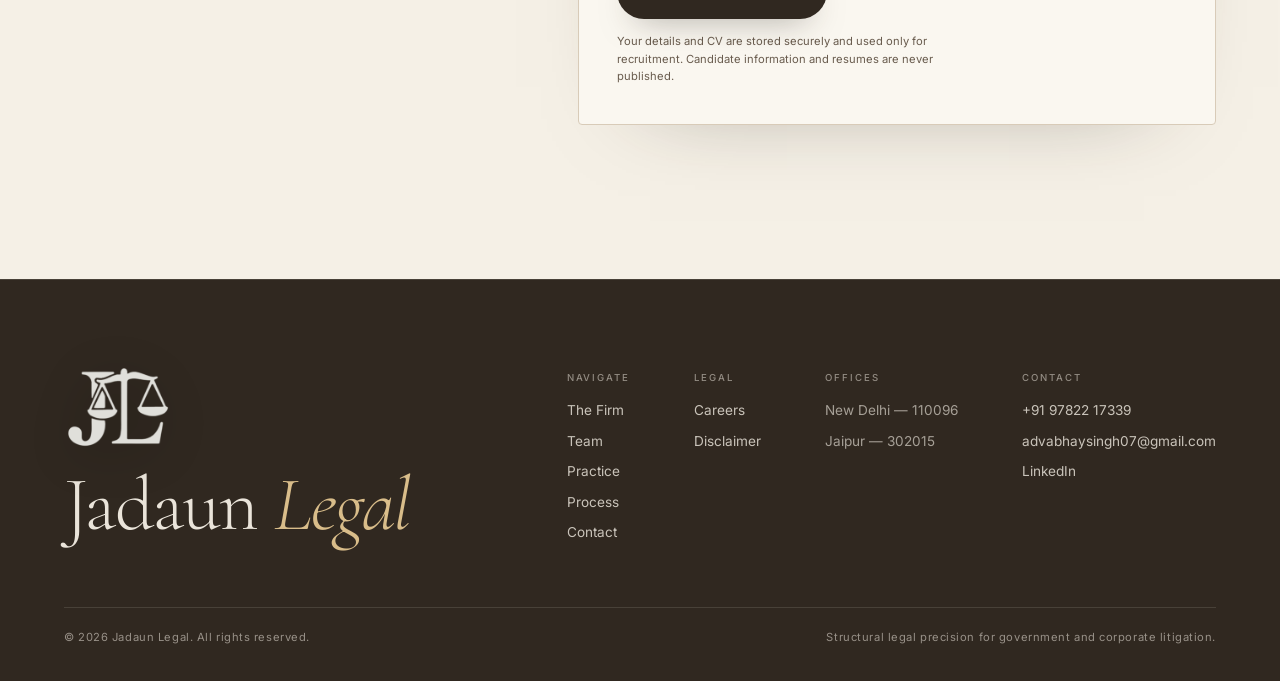
==== commit 737dc5e8: "Rename the founder title to Managing Partner" ====
--- a/careers.html
+++ b/careers.html
@@ -20,7 +20,7 @@
 <link rel="preconnect" href="https://fonts.gstatic.com" crossorigin>
 <link href="https://fonts.googleapis.com/css2?family=Cormorant+Garamond:ital,wght@0,300;0,400;0,500;1,300;1,400&family=Inter:wght@300;400;500;600&family=Playfair+Display:ital,wght@0,400;0,500;0,600;1,400&display=swap" rel="stylesheet">
 
-<link rel="stylesheet" href="assets/css/style.css?v=20261105a">
+<link rel="stylesheet" href="assets/css/style.css?v=20261105b">
 <script>
   document.documentElement.classList.replace("no-js", "js");
   try {
@@ -92,7 +92,7 @@
     <nav aria-label="Primary">
       <ul class="nav__links">
         <li><a href="index.html#firm">The Firm</a></li>
-        <li><a href="index.html#founder">Founder</a></li>
+        <li><a href="index.html#founder">Managing Partner</a></li>
         <li><a href="index.html#team">Team</a></li>
         <li><a href="index.html#practice">Practice</a></li>
         <li><a href="index.html#process">Process</a></li>
@@ -116,7 +116,7 @@
 <div class="menu" id="menu" aria-hidden="true">
   <nav aria-label="Mobile">
     <a href="index.html#firm">The Firm <span>01</span></a>
-    <a href="index.html#founder">Founder <span>02</span></a>
+    <a href="index.html#founder">Managing Partner <span>02</span></a>
     <a href="index.html#team">Team <span>03</span></a>
     <a href="index.html#practice">Practice <span>04</span></a>
     <a href="index.html#process">Process <span>05</span></a>
--- a/assets/css/style.css
+++ b/assets/css/style.css
@@ -476,6 +476,7 @@
   letter-spacing: 0.14em;
   text-transform: uppercase;
   text-decoration: none;
+  white-space: nowrap;
   transition: color 0.35s;
 }
 .nav__links a::after {
@@ -2613,9 +2614,15 @@
 
 /* ---------- responsive ---------- */
 
-@media (max-width: 1180px) {
+@media (max-width: 1366px) {
   .nav__links { gap: 14px; }
   .nav__links a { font-size: 0.68rem; letter-spacing: 0.1em; }
+}
+
+/* The longer "Managing Partner" label needs the compact menu sooner. */
+@media (max-width: 1100px) {
+  .nav__links { display: none; }
+  .nav__toggle { display: block; }
 }
 
 @media (min-width: 1100px) {
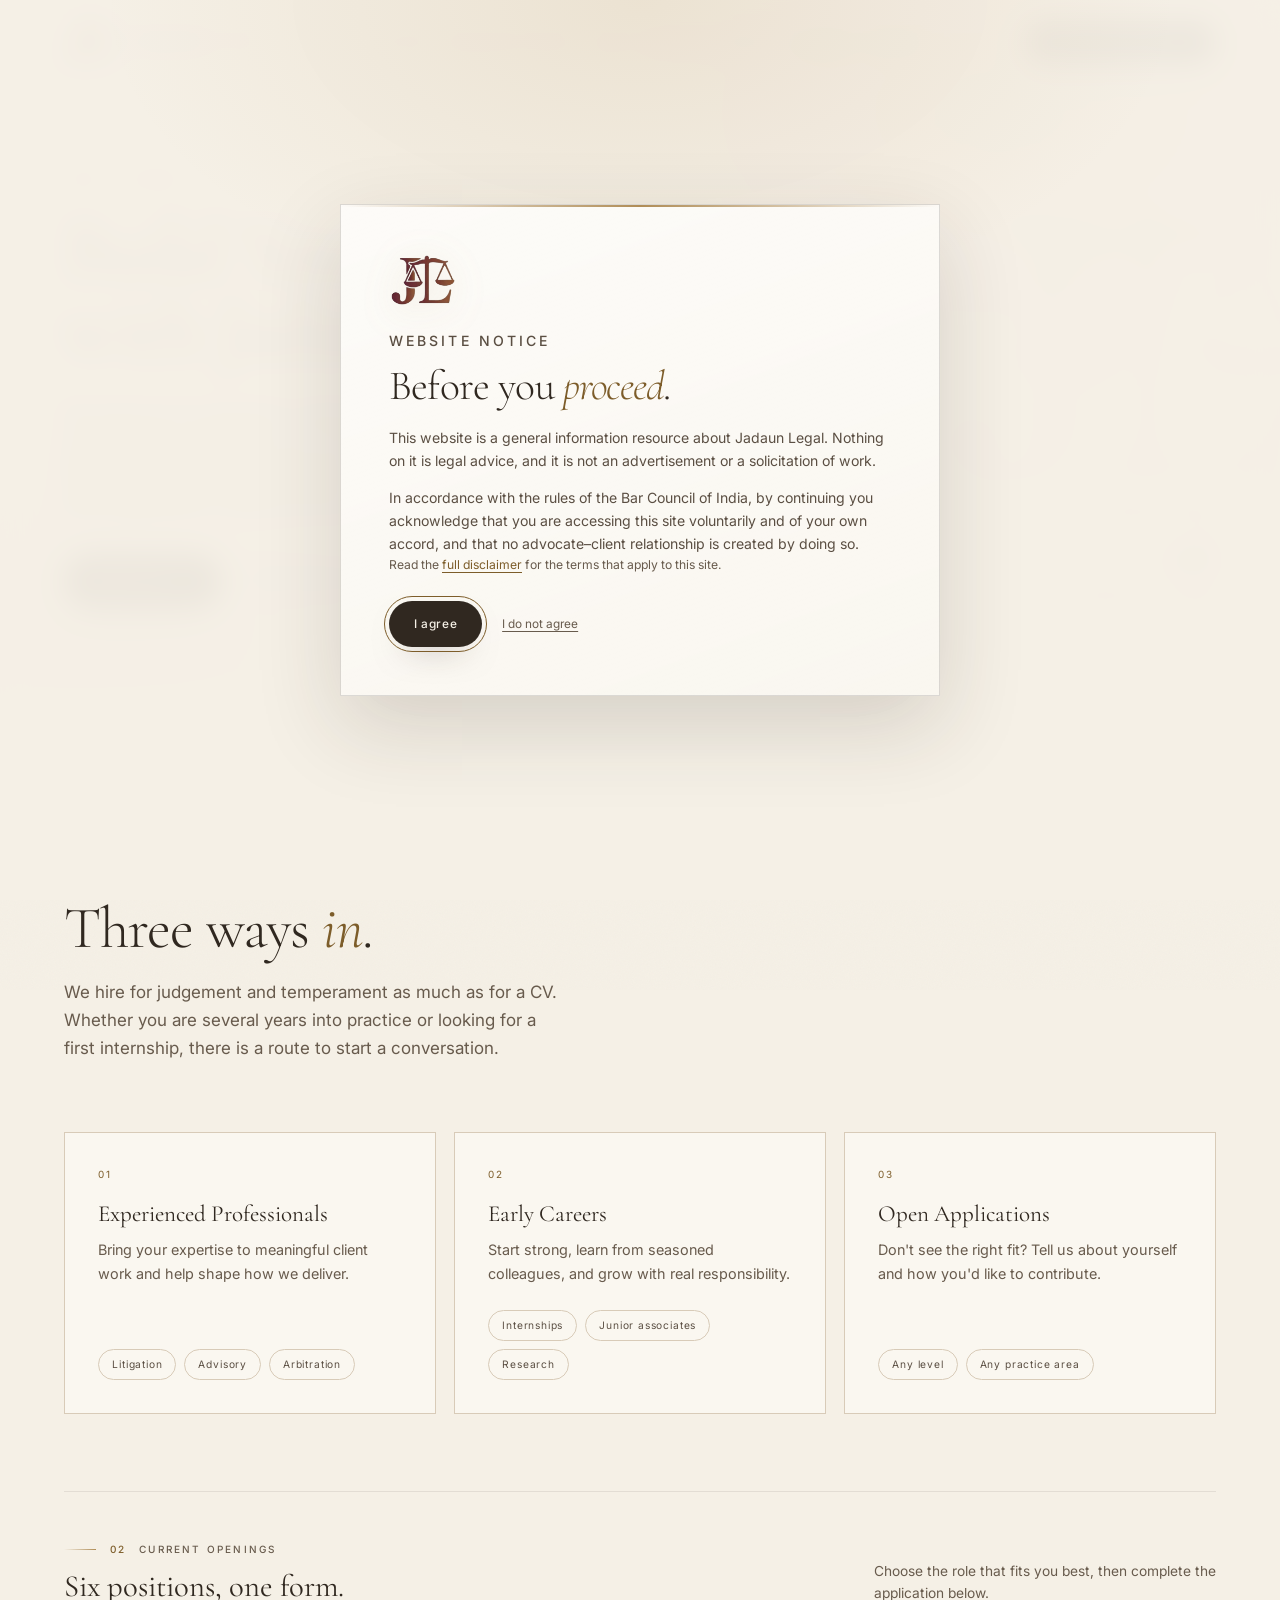
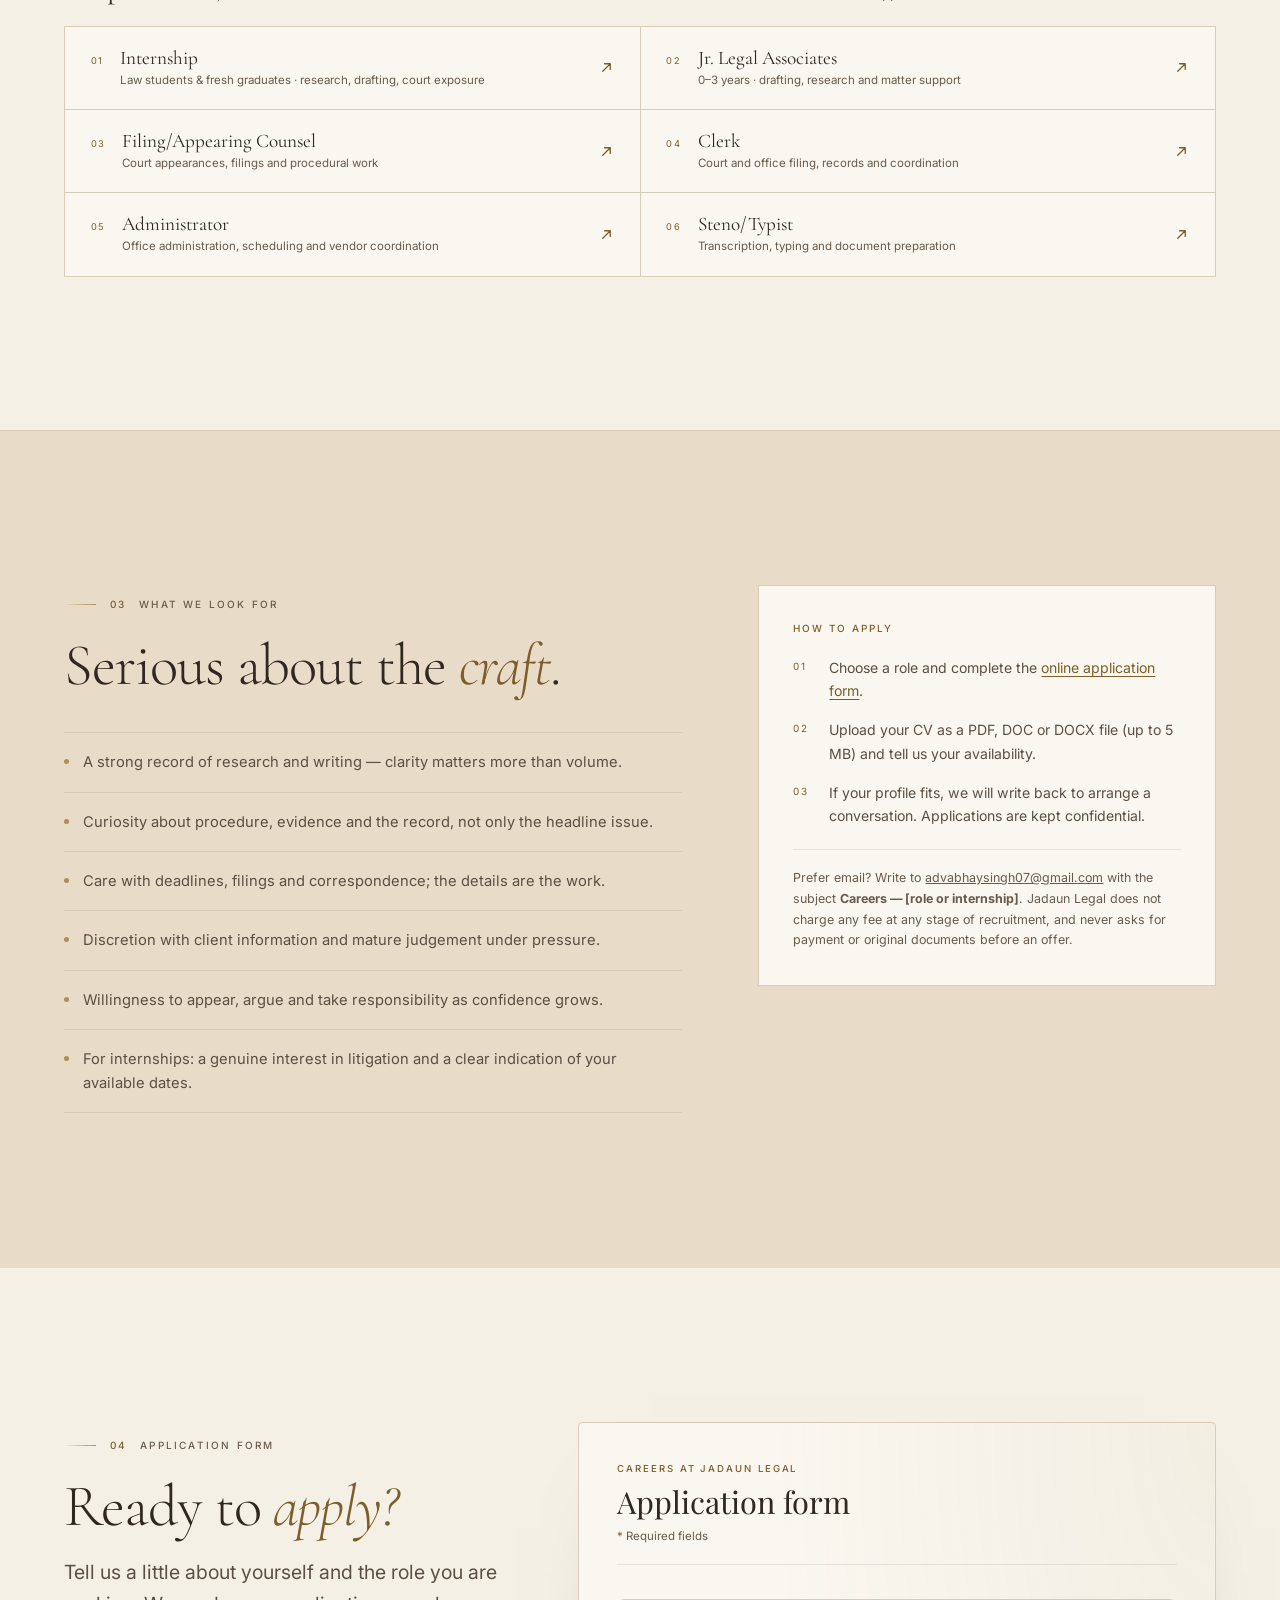
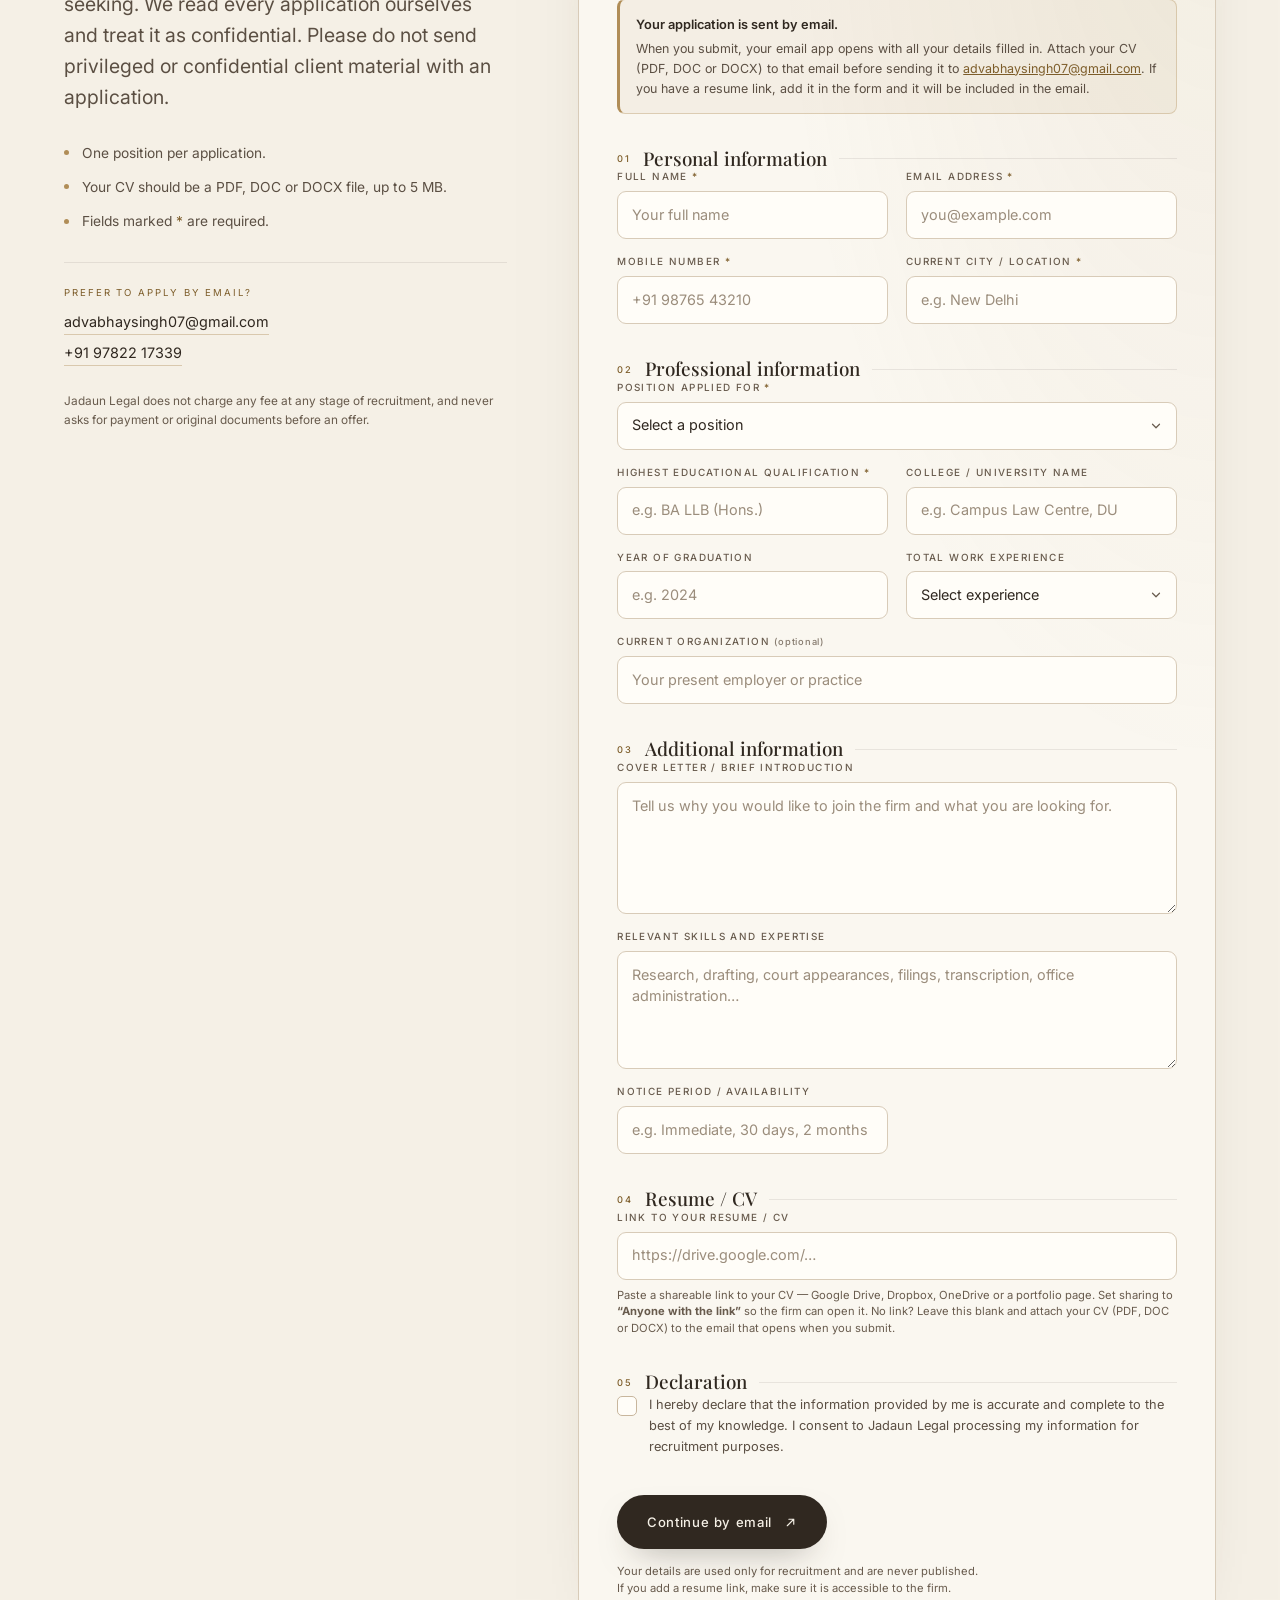
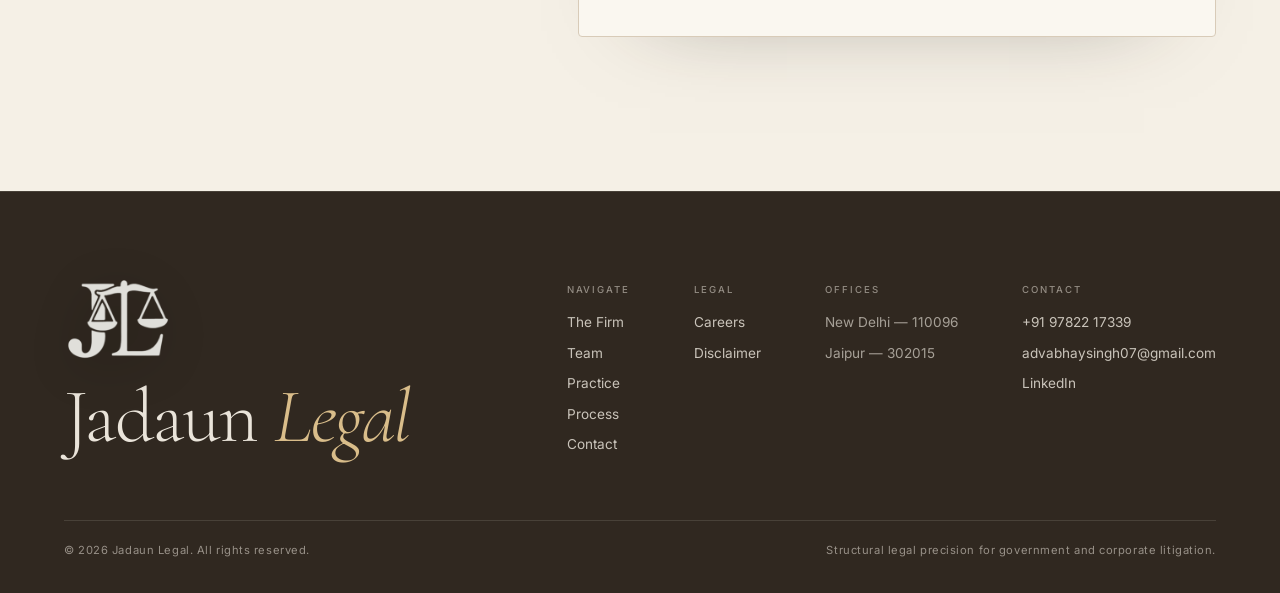
==== commit 0fbafc29: "Replace the CV upload with a resume link and email instructions" ====
--- a/careers.html
+++ b/careers.html
@@ -8,10 +8,23 @@
 <meta name="theme-color" content="#F5F0E6">
 <meta name="color-scheme" content="light">
 
+<link rel="canonical" href="https://www.jadaunlegal.com/careers.html">
+
 <meta property="og:type" content="website">
+<meta property="og:site_name" content="Jadaun Legal">
+<meta property="og:url" content="https://www.jadaunlegal.com/careers.html">
 <meta property="og:title" content="Careers — Build Your Career with Jadaun Legal">
 <meta property="og:description" content="Build your career with Jadaun Legal. Explore open legal and administrative roles and apply online.">
 <meta property="og:locale" content="en_IN">
+<meta property="og:image" content="https://www.jadaunlegal.com/assets/img/supreme-court-hero.jpg">
+<meta property="og:image:width" content="1325">
+<meta property="og:image:height" content="1187">
+<meta property="og:image:alt" content="The Supreme Court of India">
+
+<meta name="twitter:card" content="summary_large_image">
+<meta name="twitter:title" content="Careers — Build Your Career with Jadaun Legal">
+<meta name="twitter:description" content="Explore open legal and administrative roles and apply online.">
+<meta name="twitter:image" content="https://www.jadaunlegal.com/assets/img/supreme-court-hero.jpg">
 
 <link rel="icon" type="image/png" sizes="256x256" href="assets/img/favicon.png">
 <link rel="apple-touch-icon" href="assets/img/favicon.png">
@@ -368,14 +381,13 @@
           </noscript>
 
           <div class="appform__notice" id="applicationNotice" hidden>
-            <strong>Online applications are not connected yet.</strong>
+            <strong>Your application is sent by email.</strong>
             <p>
-              The secure application database is awaiting configuration, so this form
-              cannot store submissions automatically. You can still send your details by
-              email: choose <strong>Continue by email</strong> below, or write to
-              <a href="mailto:advabhaysingh07@gmail.com">advabhaysingh07@gmail.com</a>
-              and attach your CV. Email apps cannot attach files automatically, so please
-              attach your resume before sending.
+              When you submit, your email app opens with all your details filled in.
+              Attach your CV (PDF, DOC or DOCX) to that email before sending it to
+              <a href="mailto:advabhaysingh07@gmail.com">advabhaysingh07@gmail.com</a>.
+              If you have a resume link, add it in the form and it will be included in
+              the email.
             </p>
           </div>
 
@@ -527,49 +539,23 @@
           <fieldset class="af-set">
             <legend>
               <span class="af-legend">
-                <span class="af-set__n">04</span> Document upload
+                <span class="af-set__n">04</span> Resume / CV
                 <span class="af-set__line" aria-hidden="true"></span>
               </span>
             </legend>
 
             <div class="af-field af-field--full">
-              <span class="af-label" id="resumeLabel">Resume / CV <span class="af-req" aria-hidden="true">*</span></span>
-              <label class="af-upload" id="resumeDrop" for="resume">
-                <input class="af-upload__input" id="resume" name="resume" type="file"
-                       accept=".pdf,.doc,.docx,application/pdf,application/msword,application/vnd.openxmlformats-officedocument.wordprocessingml.document"
-                       required aria-required="true" aria-labelledby="resumeLabel"
-                       aria-describedby="resume-help resume-error">
-                <span class="af-upload__body" aria-hidden="true">
-                  <svg class="af-upload__icon" viewBox="0 0 24 24">
-                    <path d="M12 16V4m0 0L7 9m5-5 5 5M4 16v3a1 1 0 0 0 1 1h14a1 1 0 0 0 1-1v-3"
-                          fill="none" stroke="currentColor" stroke-width="1.4"
-                          stroke-linecap="round" stroke-linejoin="round"/>
-                  </svg>
-                  <span class="af-upload__title" id="resumeTitle">Drop your CV here or <span>browse</span></span>
-                  <span class="af-upload__meta">PDF, DOC or DOCX · maximum 5 MB</span>
-                </span>
-              </label>
-
-              <div class="af-file" id="resumeFile" hidden>
-                <svg class="af-file__icon" viewBox="0 0 24 24" aria-hidden="true">
-                  <path d="M14 3H7a1 1 0 0 0-1 1v16a1 1 0 0 0 1 1h10a1 1 0 0 0 1-1V7l-4-4Z"
-                        fill="none" stroke="currentColor" stroke-width="1.4" stroke-linejoin="round"/>
-                  <path d="M14 3v4h4" fill="none" stroke="currentColor" stroke-width="1.4" stroke-linejoin="round"/>
-                </svg>
-                <span class="af-file__meta">
-                  <strong id="resumeFileName"></strong>
-                  <span id="resumeFileSize"></span>
-                </span>
-                <button type="button" class="af-file__btn" id="resumeReplace">Replace</button>
-                <button type="button" class="af-file__remove" id="resumeRemove" aria-label="Remove resume">
-                  <svg viewBox="0 0 16 16" aria-hidden="true"><path d="M4 4l8 8M12 4l-8 8" fill="none" stroke="currentColor" stroke-width="1.4" stroke-linecap="round"/></svg>
-                </button>
-              </div>
-
+              <label for="resumeLink">Link to your resume / CV</label>
+              <input id="resumeLink" name="resume_link" type="url" inputmode="url"
+                     autocomplete="url" placeholder="https://drive.google.com/…"
+                     aria-describedby="resume-help resumeLink-error">
               <p class="af-hint" id="resume-help">
-                Accepted formats: PDF, DOC or DOCX. Maximum file size: 5 MB.
+                Paste a shareable link to your CV — Google Drive, Dropbox, OneDrive or a
+                portfolio page. Set sharing to <strong>“Anyone with the link”</strong> so the
+                firm can open it. No link? Leave this blank and attach your CV (PDF, DOC or
+                DOCX) to the email that opens when you submit.
               </p>
-              <p class="af-error" id="resume-error" hidden></p>
+              <p class="af-error" id="resumeLink-error" hidden></p>
             </div>
           </fieldset>
 
@@ -611,8 +597,8 @@
               <svg viewBox="0 0 16 16" aria-hidden="true"><path d="M4 12 12 4M12 4H6M12 4v6" fill="none" stroke="currentColor" stroke-width="1.4" stroke-linecap="round"/></svg>
             </button>
             <p class="appform__privacy">
-              Your details and CV are stored securely and used only for recruitment.
-              Candidate information and resumes are never published.
+              Your details are used only for recruitment and are never published. If you
+              add a resume link, make sure it is accessible to the firm.
             </p>
           </div>
 
@@ -700,6 +686,6 @@
 
 <script src="assets/js/app.js?v=20261104b" defer></script>
 <script src="assets/js/careers-config.js?v=20261104c" defer></script>
-<script src="assets/js/careers.js?v=20261105a" defer></script>
+<script src="assets/js/careers.js?v=20261106a" defer></script>
 </body>
 </html>
